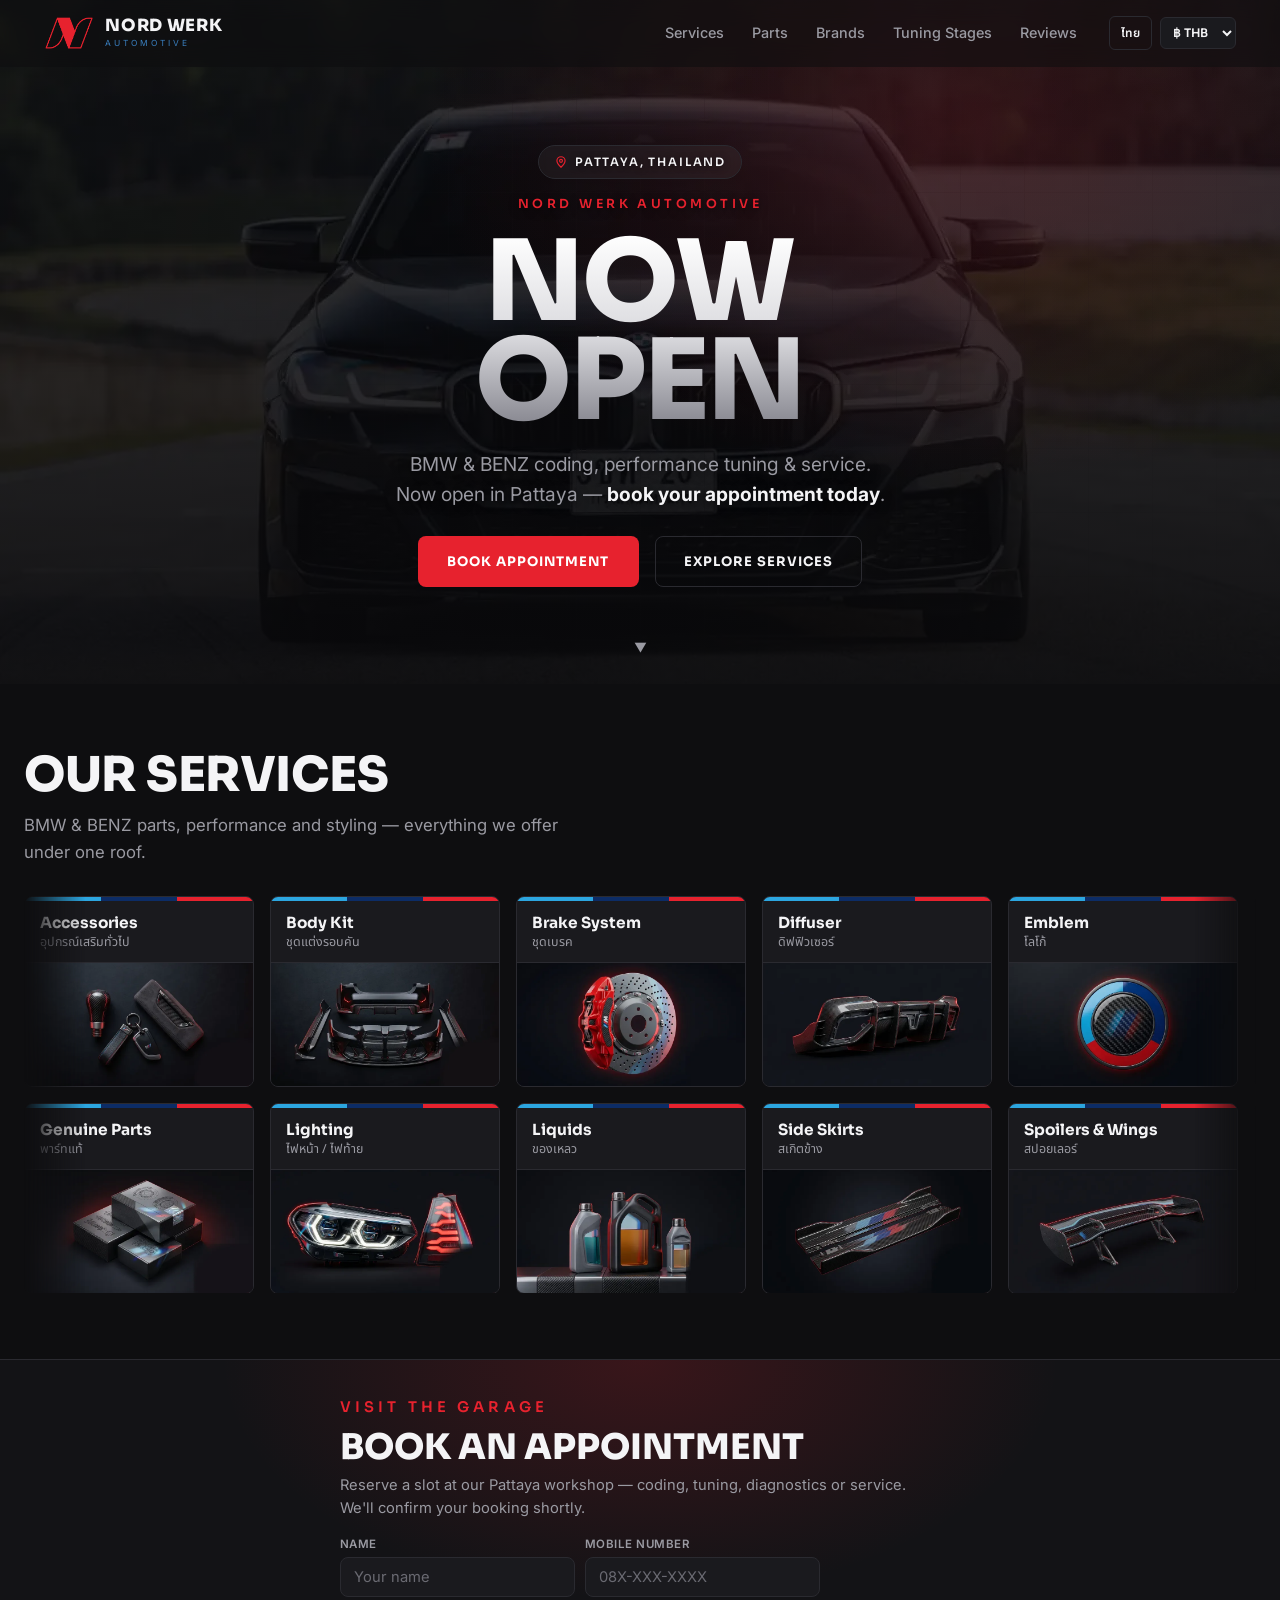
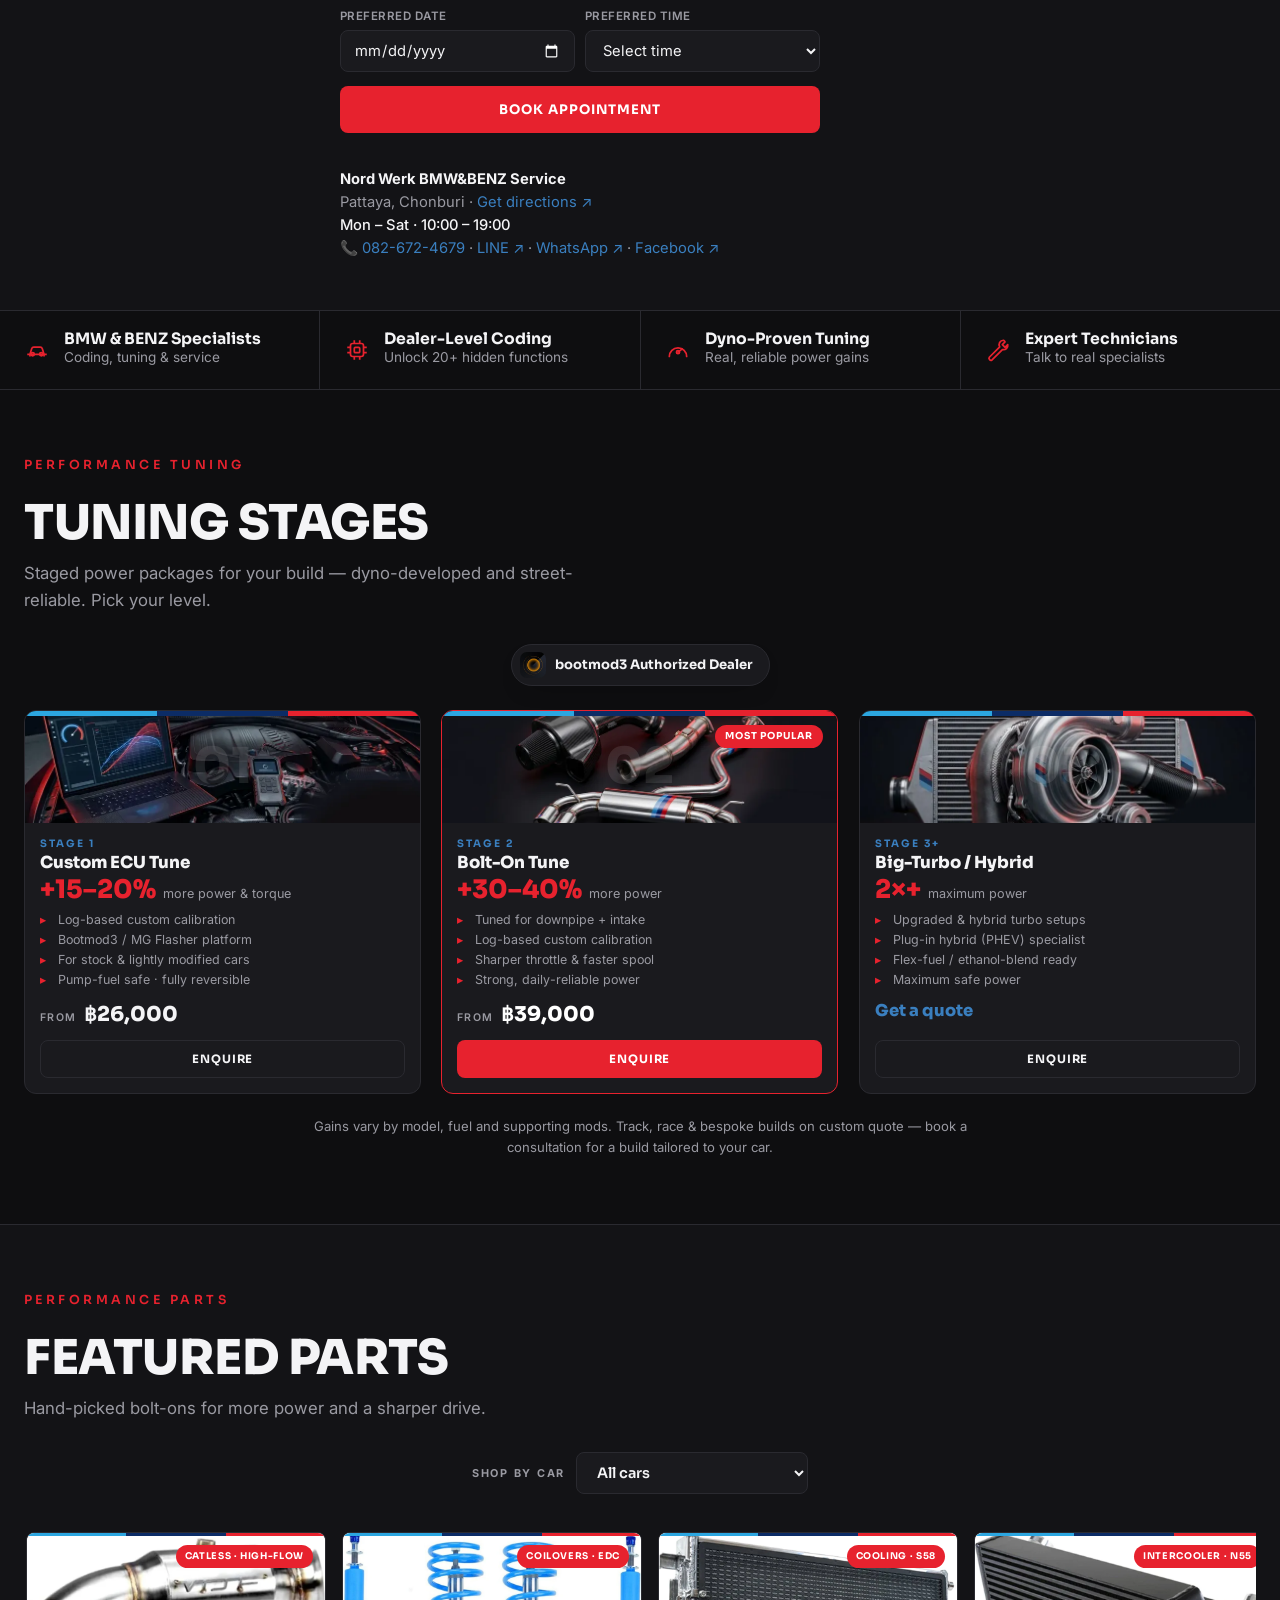
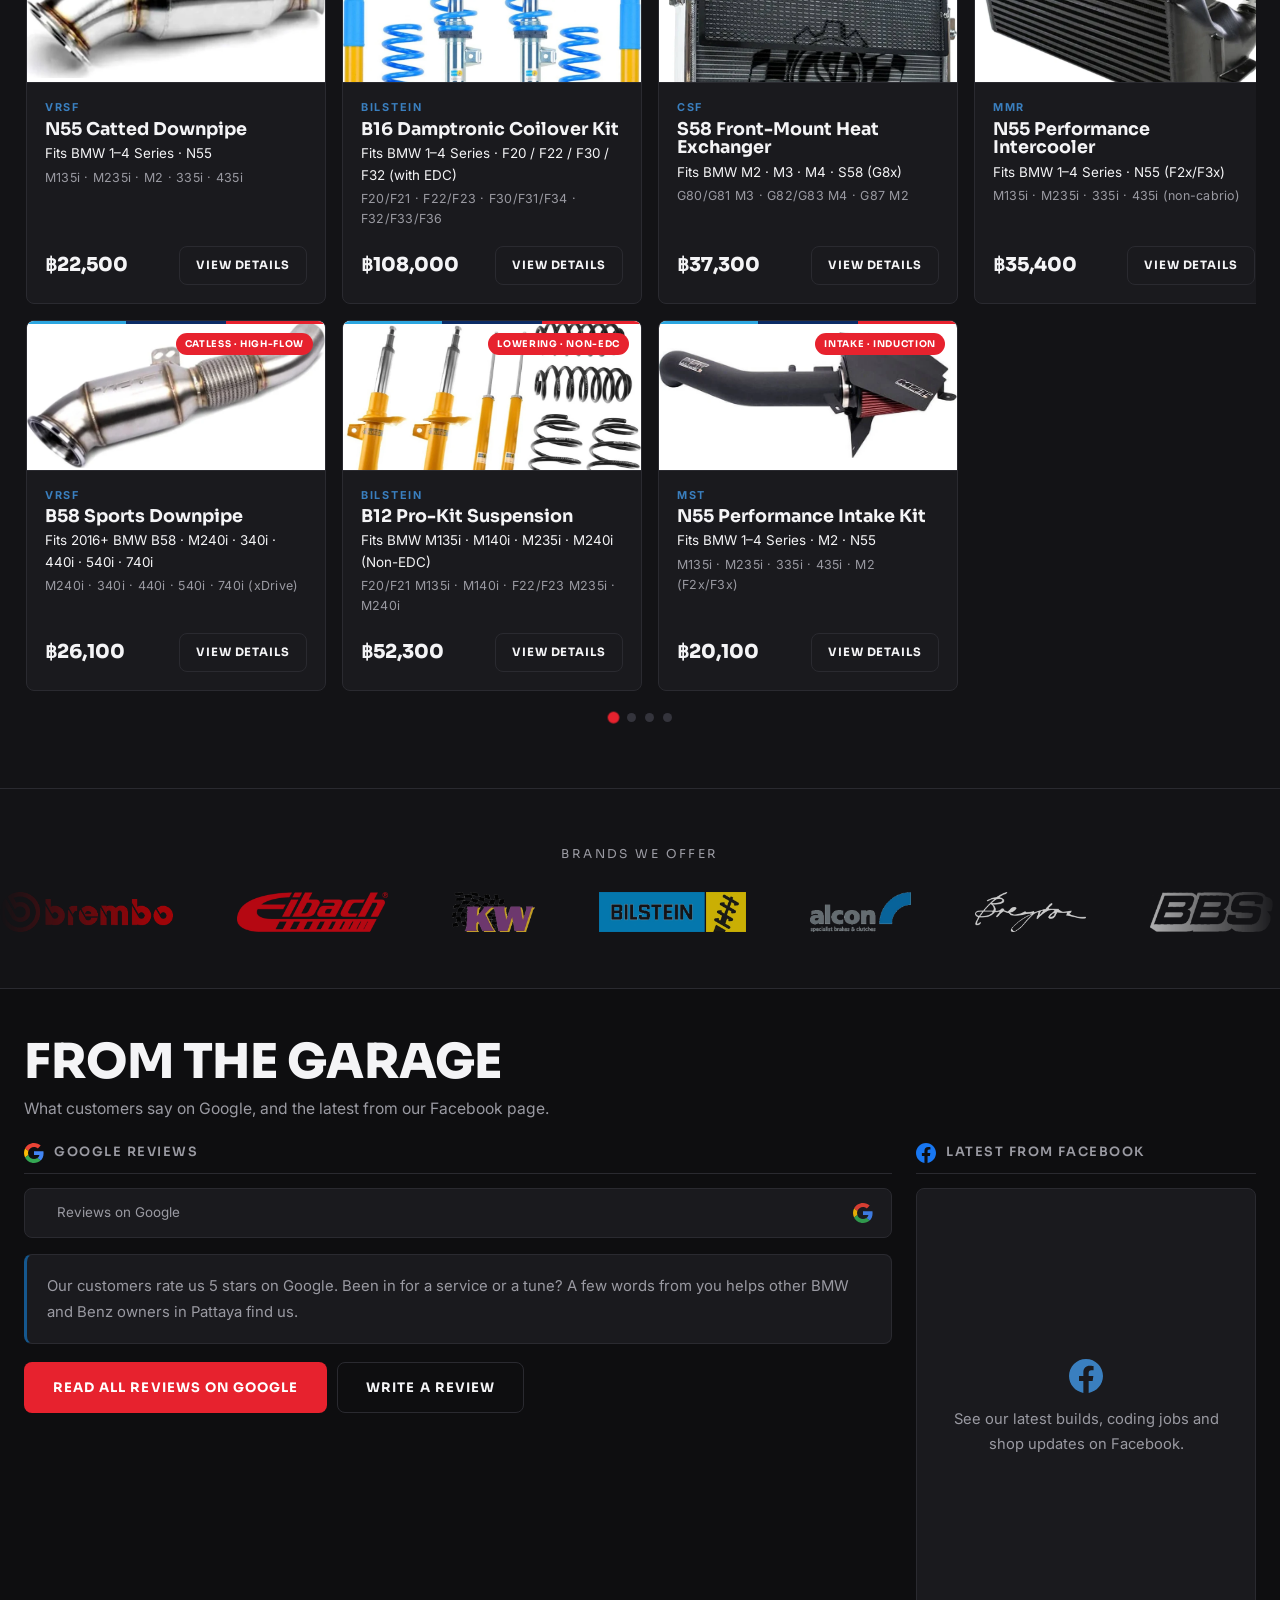
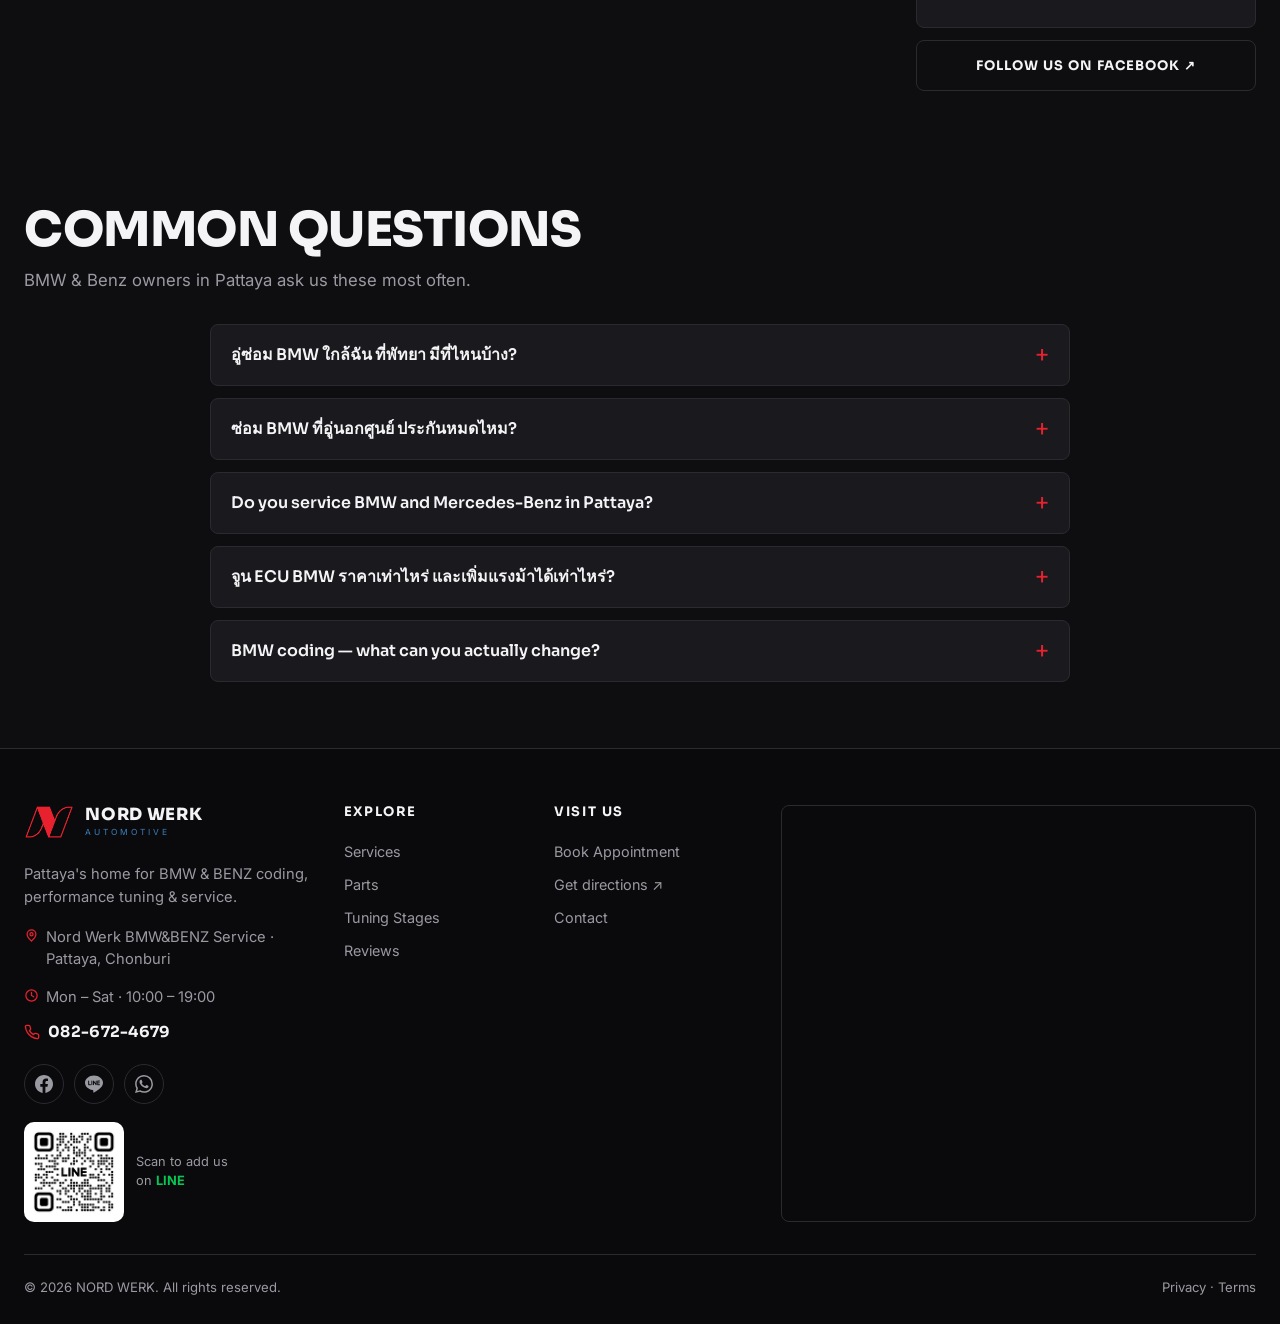
==== index.html @ 97d3bec8 "Perf: re-encode hero video 12.5MB -> 2.3MB, restore it on mobile The hero loop was 1918x1080 at 60fp" ====
<!DOCTYPE html>
<html lang="en">
<head>
  <meta charset="UTF-8" />
  <meta name="viewport" content="width=device-width, initial-scale=1.0" />
  <meta name="google-site-verification" content="Dx9viQaFehiYFuvEYF8SRB3v85sHBSAP-dDSJZ312SQ" />

  <title>อู่ซ่อม BMW &amp; Benz พัทยา | BMW Specialist Pattaya — Nord Werk</title>
  <meta name="description" content="อู่ซ่อม BMW และ Mercedes-Benz พัทยา ชลบุรี — จูน ECU, โค้ดดิ้ง, เช็กระยะ, อะไหล่แต่งรถยุโรป โดยช่างเฉพาะทาง เปิด จ.–ส. 10:00–19:00 น. ☎ 082-672-4679 · BMW &amp; Benz specialist garage in Pattaya." />
  <meta name="robots" content="index, follow, max-snippet:-1, max-image-preview:large, max-video-preview:-1" />
  <meta name="author" content="Nord Werk Automotive" />
  <meta name="theme-color" content="#0e0e12" />
  <meta name="geo.region" content="TH-20" />
  <meta name="geo.placename" content="Pattaya, Chonburi" />
  <!-- TODO: paste the shop's exact lat/lng from Google Business Profile (right-click the
       pin in Google Maps → the first line is "lat, lng"). Wrong coords hurt local ranking,
       so these stay commented out until they are the real ones.
  <meta name="geo.position" content="LAT;LNG" />
  <meta name="ICBM" content="LAT, LNG" />
  -->
  <link rel="canonical" href="https://nordwerkauto.com/" />
  <link rel="alternate" hreflang="th-TH" href="https://nordwerkauto.com/" />
  <link rel="alternate" hreflang="en" href="https://nordwerkauto.com/" />
  <link rel="alternate" hreflang="x-default" href="https://nordwerkauto.com/" />

  <!-- Open Graph (Facebook / LINE) -->
  <meta property="og:type" content="website" />
  <meta property="og:site_name" content="Nord Werk Automotive" />
  <meta property="og:title" content="อู่ซ่อม BMW &amp; Benz พัทยา — Nord Werk Automotive" />
  <meta property="og:description" content="จูน ECU · โค้ดดิ้ง · เช็กระยะ · อะไหล่แต่งรถยุโรป โดยช่างเฉพาะทาง BMW ที่พัทยา ☎ 082-672-4679" />
  <meta property="og:url" content="https://nordwerkauto.com/" />
  <meta property="og:image" content="https://nordwerkauto.com/Asset/og-cover.jpg" />
  <meta property="og:image:width" content="1200" />
  <meta property="og:image:height" content="630" />
  <meta property="og:locale" content="th_TH" />
  <meta property="og:locale:alternate" content="en_US" />

  <!-- Twitter / X -->
  <meta name="twitter:card" content="summary_large_image" />
  <meta name="twitter:title" content="อู่ซ่อม BMW &amp; Benz พัทยา — Nord Werk" />
  <meta name="twitter:description" content="จูน ECU · โค้ดดิ้ง · เช็กระยะ · อะไหล่แต่งรถยุโรป ที่พัทยา ☎ 082-672-4679" />
  <meta name="twitter:image" content="https://nordwerkauto.com/Asset/og-cover.jpg" />

  <link rel="icon" type="image/png" href="Asset/Logo/logo-mark.png" />
  <link rel="apple-touch-icon" href="Asset/Logo/logo-mark.png" />

  <link rel="preconnect" href="https://fonts.googleapis.com" />
  <link rel="preconnect" href="https://fonts.gstatic.com" crossorigin />
  <link rel="stylesheet" href="https://fonts.googleapis.com/css2?family=Sora:wght@400;600;700;800&family=Inter:wght@300;400;500;600&family=Noto+Sans+Thai:wght@300;400;500&display=swap" media="print" onload="this.media='all'" />
  <noscript><link rel="stylesheet" href="https://fonts.googleapis.com/css2?family=Sora:wght@400;600;700;800&family=Inter:wght@300;400;500;600&family=Noto+Sans+Thai:wght@300;400;500&display=swap" /></noscript>
  <link rel="stylesheet" href="style.css?v=46" />

  <!-- Local business structured data (helps the Google local pack) -->
  <script type="application/ld+json">
  {
    "@context": "https://schema.org",
    "@type": "AutoRepair",
    "@id": "https://nordwerkauto.com/#garage",
    "name": "Nord Werk Automotive",
    "alternateName": ["Nord Werk BMW & BENZ Service", "อู่ซ่อม BMW พัทยา นอร์ดเวิร์ค"],
    "image": "https://nordwerkauto.com/Asset/og-cover.jpg",
    "logo": "https://nordwerkauto.com/Asset/Logo/logo-mark.png",
    "url": "https://nordwerkauto.com/",
    "telephone": "+66826724679",
    "description": "อู่ซ่อม BMW และ Mercedes-Benz พัทยา ชลบุรี — จูน ECU, โค้ดดิ้ง, เช็กระยะ และอะไหล่แต่งรถยุโรป. BMW & European car specialists in Pattaya — ECU tuning, dealer-level coding, performance parts and full service.",
    "priceRange": "฿฿",
    "currenciesAccepted": "THB",
    "_comment_VERIFY": "paymentAccepted is still a PLACEHOLDER — confirm the real methods. Opening hours are confirmed (Mon-Sat 10:00-19:00, closed Sunday); keep them identical to Google Business Profile.",
    "paymentAccepted": "Cash, Bank transfer, Credit Card",
    "areaServed": [
      { "@type": "City", "name": "Pattaya" },
      { "@type": "City", "name": "Jomtien" },
      { "@type": "City", "name": "Sriracha" },
      { "@type": "AdministrativeArea", "name": "Chonburi" },
      { "@type": "AdministrativeArea", "name": "Rayong" }
    ],
    "address": {
      "@type": "PostalAddress",
      "addressLocality": "Pattaya",
      "addressRegion": "Chonburi",
      "addressCountry": "TH"
    },
    "hasMap": "https://www.google.com/maps?cid=10396968605545080179",
    "openingHoursSpecification": [{
      "@type": "OpeningHoursSpecification",
      "dayOfWeek": ["Monday","Tuesday","Wednesday","Thursday","Friday","Saturday"],
      "opens": "10:00",
      "closes": "19:00"
    }],
    "knowsAbout": ["BMW", "Mercedes-Benz", "ECU tuning", "BMW coding", "European car repair", "Performance parts", "Suspension", "Downpipes", "Intercoolers"],
    "makesOffer": [
      { "@type": "Offer", "itemOffered": { "@type": "Service", "name": "BMW ECU tuning / จูน ECU BMW" } },
      { "@type": "Offer", "itemOffered": { "@type": "Service", "name": "BMW dealer-level coding / โค้ดดิ้ง BMW" } },
      { "@type": "Offer", "itemOffered": { "@type": "Service", "name": "BMW & Mercedes-Benz servicing / เช็กระยะ BMW เบนซ์" } },
      { "@type": "Offer", "itemOffered": { "@type": "Service", "name": "Diagnostics & fault finding / ตรวจเช็กสแกนปัญหา" } },
      { "@type": "Offer", "itemOffered": { "@type": "Service", "name": "European performance parts fitting / ติดตั้งอะไหล่แต่งรถยุโรป" } }
    ],
    "sameAs": [
      "https://www.facebook.com/nordwerkauto",
      "https://lin.ee/yfhXIx4",
      "https://www.google.com/maps?cid=10396968605545080179"
    ]
  }
  </script>

  <!-- FAQ structured data — targets the "near me" questions the site already ranks for -->
  <script type="application/ld+json">
  {
    "@context": "https://schema.org",
    "@type": "FAQPage",
    "mainEntity": [
      {
        "@type": "Question",
        "name": "อู่ซ่อม BMW ใกล้ฉัน ที่พัทยา มีที่ไหนบ้าง?",
        "acceptedAnswer": {
          "@type": "Answer",
          "text": "Nord Werk Automotive เป็นอู่เฉพาะทาง BMW และ Mercedes-Benz ในพัทยา จังหวัดชลบุรี ให้บริการเช็กระยะ ซ่อมเครื่องยนต์ ช่วงล่าง จูน ECU และโค้ดดิ้งด้วยเครื่องมือระดับศูนย์ เปิดจันทร์–เสาร์ 10:00 – 19:00 น. (หยุดวันอาทิตย์) นัดหมายได้ที่ 082-672-4679"
        }
      },
      {
        "@type": "Question",
        "name": "ซ่อม BMW ที่อู่นอกศูนย์ ประกันหมดไหม?",
        "acceptedAnswer": {
          "@type": "Answer",
          "text": "ไม่หมดครับ การเข้ารับบริการกับอู่เฉพาะทางที่ใช้อะไหล่ได้มาตรฐานและมีเอกสารการซ่อมครบถ้วน ไม่ทำให้การรับประกันตัวรถเสียไป Nord Werk ใช้อะไหล่แท้หรือเทียบเท่า OE พร้อมบันทึกประวัติการซ่อมทุกครั้ง"
        }
      },
      {
        "@type": "Question",
        "name": "Do you service BMW and Mercedes-Benz in Pattaya?",
        "acceptedAnswer": {
          "@type": "Answer",
          "text": "Yes. Nord Werk Automotive is an independent BMW and Mercedes-Benz specialist in Pattaya, Chonburi. We cover routine servicing, diagnostics, engine and suspension work, dealer-level coding and ECU tuning, and we fit performance parts. Call 082-672-4679 to book."
        }
      },
      {
        "@type": "Question",
        "name": "จูน ECU BMW ราคาเท่าไหร่ และเพิ่มแรงม้าได้เท่าไหร่?",
        "acceptedAnswer": {
          "@type": "Answer",
          "text": "ราคาขึ้นอยู่กับรุ่นเครื่องยนต์และสเตจที่เลือก โดยทั่วไป Stage 1 เพิ่มแรงม้าประมาณ 15-25% โดยไม่ต้องเปลี่ยนอะไหล่ ส่วน Stage 2 ต้องติดตั้งดาวน์ไปป์และอินเตอร์คูลเลอร์ร่วมด้วย ติดต่อสอบถามราคาตามรุ่นรถได้ที่ 082-672-4679"
        }
      },
      {
        "@type": "Question",
        "name": "BMW coding — what can you actually change?",
        "acceptedAnswer": {
          "@type": "Answer",
          "text": "We run dealer-level coding for BMW: retrofit activation, digital dash and display options, comfort and lighting features, folding mirrors, video-in-motion, launch control and more. Coding is done with genuine diagnostic hardware at our Pattaya workshop."
        }
      }
    ]
  }
  </script>

  <script type="application/ld+json">
  {
    "@context": "https://schema.org",
    "@type": "WebSite",
    "name": "Nord Werk Automotive",
    "url": "https://nordwerkauto.com/",
    "inLanguage": ["th-TH", "en"],
    "publisher": { "@id": "https://nordwerkauto.com/#garage" }
  }
  </script>
</head>
<body>

  <!-- ===================== NAV ===================== -->
  <header class="nav" id="nav">
    <div class="nav__inner">
      <a href="#" class="nav__logo" aria-label="Nord Werk Automotive home">
        <img class="nav__logo-img" src="Asset/Logo/logo-mark.png" alt="Nord Werk Automotive" width="50" height="34" /><span class="nav__logo-word">NORD WERK<small>AUTOMOTIVE</small></span>
      </a>

      <nav class="nav__links" id="navLinks">
        <a href="#categories" data-i18n="nav.services">Services</a>
        <a href="#parts" data-i18n="nav.parts">Parts</a>
        <a href="#brands" data-i18n="nav.brands">Brands</a>
        <a href="#tuning" data-i18n="nav.tuning">Tuning Stages</a>
        <a href="#reviews" data-i18n="nav.reviews">Reviews</a>
      </nav>

      <div class="nav__actions">
        <button class="lang-toggle" id="langToggle" aria-label="Switch language">ไทย</button>
        <select class="cur-select" id="curSelect" aria-label="Currency">
          <option value="THB">฿ THB</option>
          <option value="USD">$ USD</option>
          <option value="CNY">¥ CNY</option>
          <option value="EUR">€ EUR</option>
          <option value="RUB">₽ RUB</option>
        </select>
        <button class="nav__burger" id="navBurger" aria-label="Menu">
          <span></span><span></span><span></span>
        </button>
      </div>
    </div>
  </header>

  <!-- hero + Our Services stack together: the hero pins and Services slides up over it -->
  <div class="stack-top">
  <!-- ===================== HERO ===================== -->
  <section class="hero">
    <div class="hero__bg"></div>
    <video class="hero__video" id="heroVideo" muted playsinline preload="none" poster="Asset/video/hero-poster.webp" aria-hidden="true">
      <source src="Asset/video/hero.mp4" type="video/mp4" />
    </video>
    <div class="hero__grid-overlay" aria-hidden="true"></div>
    <div class="hero__scrim" aria-hidden="true"></div>
    <div class="hero__content hero__content--soon">
      <div class="hero__loc reveal">
        <svg viewBox="0 0 24 24" fill="none" stroke="currentColor" stroke-width="2" aria-hidden="true"><path d="M12 21s-7-6.2-7-11a7 7 0 0 1 14 0c0 4.8-7 11-7 11z"/><circle cx="12" cy="10" r="2.5"/></svg>
        <span data-i18n="hero.loc">Pattaya, Thailand</span>
      </div>
      <p class="hero__eyebrow reveal">NORD WERK AUTOMOTIVE</p>
      <!-- The H1 must describe the business for search; the big "NOW OPEN" stays as the
           visual treatment inside it. Screen readers and crawlers get the full descriptor. -->
      <h1 class="hero__coming reveal">
        <span class="sr-only">Nord Werk Automotive — อู่ซ่อม BMW และ Mercedes-Benz พัทยา ชลบุรี | BMW &amp; Benz Specialist Garage in Pattaya</span>
        <span aria-hidden="true" data-i18n-html="hero.coming">NOW<br>OPEN</span>
      </h1>
      <p class="hero__sub reveal" data-i18n-html="hero.sub">BMW &amp; BENZ coding, performance tuning &amp; service.<br>Now open in Pattaya — <strong>book your appointment today</strong>.</p>

      <div class="hero__cta reveal">
        <a href="#contact" class="btn btn--primary" data-i18n="hero.book">Book Appointment</a>
        <a href="#tuning" class="btn btn--ghost" data-i18n="hero.explore">Explore Services</a>
      </div>
    </div>
    <a href="#categories" class="hero__scroll" aria-label="Scroll down">▼</a>
  </section>

  <!-- ===================== CATEGORIES ===================== -->
  <section class="section" id="categories">
    <div class="section__head">
      <h2 class="section__title" data-i18n="services.title">OUR SERVICES</h2>
      <p class="section__lead" data-i18n="services.lead">BMW &amp; BENZ parts, performance and styling — everything we offer under one roof.</p>
    </div>

    <!-- Two auto-scrolling rows rendered from the CATEGORIES array in script.js.
         Drop a photo at Asset/categories/<slug>.webp to auto-replace any icon. -->
    <div class="services-marquee">
      <div class="services-row" id="catRow1"></div>
      <div class="services-row services-row--2" id="catRow2"></div>
    </div>
  </section>
  </div><!-- /.stack-top -->

  <!-- ===================== APPOINTMENT + MAP ===================== -->
  <section class="cta-band" id="contact">
    <div class="cta-band__wrap">
      <div class="cta-band__inner reveal">
        <p class="hero__eyebrow" data-i18n="book.eyebrow">VISIT THE GARAGE</p>
        <h2 data-i18n="book.title">BOOK AN APPOINTMENT</h2>
        <p data-i18n="book.desc">Reserve a slot at our Pattaya workshop — coding, tuning, diagnostics or service. We'll confirm your booking shortly.</p>

        <form class="book-form" id="bookForm" novalidate>
          <div class="book-form__row">
            <div class="book-field">
              <label for="bkName" data-i18n="book.name">Name</label>
              <input id="bkName" type="text" autocomplete="name" placeholder="Your name" data-i18n-ph="book.name.ph" required />
            </div>
            <div class="book-field">
              <label for="bkPhone" data-i18n="book.phone">Mobile number</label>
              <input id="bkPhone" type="tel" inputmode="tel" autocomplete="tel" placeholder="08X-XXX-XXXX" required />
            </div>
          </div>

          <div class="book-form__row">
            <div class="book-field">
              <label for="bkDate" data-i18n="book.date">Preferred date</label>
              <input id="bkDate" type="date" required />
            </div>
            <div class="book-field">
              <label for="bkTime" data-i18n="book.time">Preferred time</label>
              <select id="bkTime" required>
                <option value="" selected disabled data-i18n="book.time.opt">Select time</option>
                <option>09:00</option><option>10:00</option><option>11:00</option><option>12:00</option>
                <option>13:00</option><option>14:00</option><option>15:00</option><option>16:00</option><option>17:00</option>
              </select>
            </div>
          </div>

          <button class="btn btn--primary book-form__submit" type="submit" data-i18n="book.submit">Book Appointment</button>
          <p class="book-form__msg" id="bookMsg" role="status" aria-live="polite"></p>
        </form>

        <p class="cta-band__addr">
          <strong>Nord Werk BMW&amp;BENZ Service</strong><br />
          Pattaya, Chonburi ·
          <a href="https://www.google.com/maps?cid=10396968605545080179" target="_blank" rel="noopener" data-i18n="book.directions">Get directions ↗</a><br />
          <span class="cta-band__hours" data-i18n="hours.line">Mon – Sat · 10:00 – 19:00</span><br />
          <a href="tel:+66826724679">📞 082-672-4679</a> ·
          <a href="https://lin.ee/yfhXIx4" target="_blank" rel="noopener">LINE ↗</a> ·
          <a href="https://wa.me/66826724679" target="_blank" rel="noopener">WhatsApp ↗</a> ·
          <a href="https://www.facebook.com/nordwerkauto" target="_blank" rel="noopener">Facebook ↗</a>
        </p>
      </div>
    </div>
  </section>

  <!-- ===================== VALUE PROPS ===================== -->
  <section class="props">
    <div class="props__item reveal">
      <svg viewBox="0 0 24 24" width="26" height="26" fill="none" stroke="currentColor" stroke-width="1.6" stroke-linejoin="round"><path d="M3 16h18M5.5 16l1.6-5.2A2 2 0 0 1 9 9.4h6a2 2 0 0 1 1.9 1.4L18.5 16M5.5 16v2M18.5 16v2"/><circle cx="8" cy="16" r="1.5"/><circle cx="16" cy="16" r="1.5"/></svg>
      <div><h4 data-i18n="props.ship.t">BMW &amp; BENZ Specialists</h4><p data-i18n="props.ship.d">Coding, tuning &amp; service</p></div>
    </div>
    <div class="props__item reveal">
      <svg viewBox="0 0 24 24" width="26" height="26" fill="none" stroke="currentColor" stroke-width="1.6"><rect x="6" y="6" width="12" height="12" rx="2"/><rect x="9.5" y="9.5" width="5" height="5" rx="1"/><path d="M9.5 3v3M14.5 3v3M9.5 18v3M14.5 18v3M3 9.5h3M18 9.5h3M3 14.5h3M18 14.5h3"/></svg>
      <div><h4 data-i18n="props.fit.t">Dealer-Level Coding</h4><p data-i18n="props.fit.d">Unlock 20+ hidden functions</p></div>
    </div>
    <div class="props__item reveal">
      <svg viewBox="0 0 24 24" width="26" height="26" fill="none" stroke="currentColor" stroke-width="1.6" stroke-linecap="round"><path d="M4 18a8 8 0 1 1 16 0"/><path d="M12 14l4-3"/><circle cx="12" cy="14" r="1.4"/></svg>
      <div><h4 data-i18n="props.support.t">Dyno-Proven Tuning</h4><p data-i18n="props.support.d">Real, reliable power gains</p></div>
    </div>
    <div class="props__item reveal">
      <svg viewBox="0 0 24 24" width="26" height="26" fill="none" stroke="currentColor" stroke-width="1.6" stroke-linecap="round" stroke-linejoin="round"><path d="M17 3a4 4 0 0 0-3.4 6.1L4 18.7a1.8 1.8 0 0 0 2.5 2.5l9.6-9.6A4 4 0 0 0 21 7l-2.5 2.5L16 7l2.5-2.5A4 4 0 0 0 17 3z"/></svg>
      <div><h4 data-i18n="props.secure.t">Expert Technicians</h4><p data-i18n="props.secure.d">Talk to real specialists</p></div>
    </div>
  </section>

  <!-- ===================== TUNING STAGES ===================== -->
  <section class="section" id="tuning">
    <div class="section__head reveal">
      <p class="hero__eyebrow" data-i18n="tuning.eyebrow">PERFORMANCE TUNING</p>
      <h2 class="section__title" data-i18n="tuning.title">TUNING STAGES</h2>
      <p class="section__lead" data-i18n="tuning.lead">Staged power packages for your build — dyno-developed and street-reliable. Pick your level.</p>
    </div>

    <!-- bootmod3 authorized dealer badge -->
    <div class="authorized reveal">
      <img class="authorized__icon" src="Asset/partners/bootmod3.webp" alt="bootmod3" loading="lazy" />
      <span class="authorized__text" data-i18n="tuning.authorized">bootmod3 Authorized Dealer</span>
    </div>

    <div class="stages-slider">
      <button class="stages-nav stages-nav--prev" id="stagesPrev" aria-label="Previous stage">‹</button>
      <div class="stages-track" id="stagesTrack">
        <!-- Stage cards render from the STAGES array in script.js.
             Drop Asset/tuning/stage1.webp · stage2.webp · stage3.webp to set the M-style images. -->
      </div>
      <button class="stages-nav stages-nav--next" id="stagesNext" aria-label="Next stage">›</button>
    </div>
    <div class="stages-dots" id="stagesDots"></div>

    <p class="stages__note reveal" data-i18n="tuning.note">Gains vary by model, fuel and supporting mods. Track, race &amp; bespoke builds on custom quote — book a consultation for a build tailored to your car.</p>
  </section>

  <!-- ===================== PARTS & UPGRADES ===================== -->
  <section class="section section--alt" id="parts">
    <div class="section__head reveal">
      <p class="hero__eyebrow" data-i18n="parts.eyebrow">PERFORMANCE PARTS</p>
      <h2 class="section__title" data-i18n="parts.title">FEATURED PARTS</h2>
      <p class="section__lead" data-i18n="parts.lead">Hand-picked bolt-ons for more power and a sharper drive.</p>
    </div>

    <!-- Shop by Car: dropdown filter (renders from CARS in script.js) -->
    <div class="parts-filter" id="partsFilter"></div>

    <!-- manual swipe slider (like Tuning Stages) — renders from products.js -->
    <div class="parts-slider">
      <div class="parts-track" id="partsTrack"></div>
    </div>
    <div class="parts-dots" id="partsDots"></div>
    <p class="parts-empty" id="partsEmpty" data-i18n="parts.empty" hidden>No parts listed for this model yet — get in touch.</p>
  </section>

  <!-- ===================== SERVICE & MAINTENANCE GALLERY =====================
       Tiles are built by initServiceGallery() from data/service-gallery.json,
       which tools/build-gallery.ps1 regenerates from Asset/service/. A browser
       cannot list a folder, so that manifest is the bridge between the shop's
       photo folder and this grid.

       Starts hidden and only reveals itself once there is at least one photo,
       so an empty folder leaves no empty section behind. -->
  <section class="section service-gal" id="service" hidden>
    <div class="section__head reveal">
      <h2 class="section__title" data-i18n="service.title">SERVICE &amp; MAINTENANCE</h2>
      <p class="section__lead" data-i18n="service.lead">Real jobs from our Pattaya workshop — servicing, diagnostics, repairs and coding.</p>
    </div>

    <div class="sgal" id="serviceGallery"></div>

    <div class="sgal__actions">
      <button type="button" class="btn btn--ghost" id="sgalMore" hidden data-i18n="service.more">Show all photos</button>
    </div>
  </section>

  <!-- Lightbox, shared by the gallery. Inert until a tile is opened. -->
  <div class="lb" id="lightbox" hidden role="dialog" aria-modal="true" aria-label="Photo viewer">
    <button type="button" class="lb__close" id="lbClose" aria-label="Close">&times;</button>
    <button type="button" class="lb__nav lb__nav--prev" id="lbPrev" aria-label="Previous photo">&#8249;</button>
    <figure class="lb__figure">
      <img class="lb__img" id="lbImg" alt="" />
      <figcaption class="lb__cap" id="lbCap"></figcaption>
    </figure>
    <button type="button" class="lb__nav lb__nav--next" id="lbNext" aria-label="Next photo">&#8250;</button>
    <span class="lb__count" id="lbCount"></span>
  </div>

  <!-- ===================== BRANDS MARQUEE ===================== -->
  <section class="brands" id="brands">
    <p class="brands__label reveal" data-i18n="brands.label">BRANDS WE OFFER</p>
    <div class="brands__track">
      <div class="brands__row">
        <img class="brand-logo" src="Asset/partners/brembo.webp" alt="Brembo" loading="lazy" />
        <img class="brand-logo" src="Asset/partners/eibach.webp" alt="Eibach" loading="lazy" />
        <img class="brand-logo" src="Asset/partners/kw.webp" alt="KW Suspensions" loading="lazy" />
        <img class="brand-logo" src="Asset/partners/bilstein.webp" alt="Bilstein" loading="lazy" />
        <img class="brand-logo" src="Asset/partners/alcon.webp" alt="Alcon" loading="lazy" />
        <img class="brand-logo" src="Asset/partners/breyton.webp" alt="Breyton" loading="lazy" />
        <img class="brand-logo" src="Asset/partners/bbs.webp" alt="BBS" loading="lazy" />
        <img class="brand-logo" src="Asset/partners/brembo.webp" alt="Brembo" loading="lazy" />
        <img class="brand-logo" src="Asset/partners/eibach.webp" alt="Eibach" loading="lazy" />
        <img class="brand-logo" src="Asset/partners/kw.webp" alt="KW Suspensions" loading="lazy" />
        <img class="brand-logo" src="Asset/partners/bilstein.webp" alt="Bilstein" loading="lazy" />
        <img class="brand-logo" src="Asset/partners/alcon.webp" alt="Alcon" loading="lazy" />
        <img class="brand-logo" src="Asset/partners/breyton.webp" alt="Breyton" loading="lazy" />
        <img class="brand-logo" src="Asset/partners/bbs.webp" alt="BBS" loading="lazy" />
      </div>
    </div>
  </section>

  <!-- ===================== REVIEWS ===================== -->
  <section class="section" id="reviews">
    <div class="section__head reveal">
      <h2 class="section__title" data-i18n="reviews.title">FROM THE GARAGE</h2>
      <p class="section__lead" data-i18n="reviews.lead">What customers say on Google, and the latest from our Facebook page.</p>
    </div>

    <!-- Two social-proof columns: Google reviews (primary) and the Facebook feed
         (compact aside). They stack on narrow screens. -->
    <div class="social-grid">

      <div class="social-col social-col--google reveal">
        <div class="social-col__head">
          <svg viewBox="0 0 48 48" aria-hidden="true"><path fill="#EA4335" d="M24 9.5c3.54 0 6.71 1.22 9.21 3.6l6.85-6.85C35.9 2.38 30.47 0 24 0 14.62 0 6.51 5.38 2.56 13.22l7.98 6.19C12.43 13.72 17.74 9.5 24 9.5z"/><path fill="#4285F4" d="M46.98 24.55c0-1.57-.15-3.09-.38-4.55H24v9.02h12.94c-.58 2.96-2.26 5.48-4.78 7.18l7.73 6c4.51-4.18 7.09-10.36 7.09-17.65z"/><path fill="#FBBC05" d="M10.53 28.59c-.48-1.45-.76-2.99-.76-4.59s.27-3.14.76-4.59l-7.98-6.19C.92 16.46 0 20.12 0 24c0 3.88.92 7.54 2.56 10.78l7.97-6.19z"/><path fill="#34A853" d="M24 48c6.48 0 11.93-2.13 15.89-5.81l-7.73-6c-2.15 1.45-4.92 2.3-8.16 2.3-6.26 0-11.57-4.22-13.47-9.91l-7.98 6.19C6.51 42.62 14.62 48 24 48z"/></svg>
          <h3 data-i18n="social.ghead">Google reviews</h3>
        </div>

        <!-- Rating summary. Score, stars and count are filled from the live
             Featurable/Google figures by applyRatingBadge(). -->
        <a class="rsum" id="gReviewsBadge" href="#" target="_blank" rel="noopener" aria-label="Read Nord Werk Automotive reviews on Google">
          <span class="rsum__score">
            <span class="rsum__num" id="gRatingNum">—</span>
            <span class="rsum__stars" id="gRatingStars" aria-hidden="true">★★★★★</span>
          </span>
          <span class="rsum__count" id="gRatingCount" data-i18n="reviews.count">Reviews on Google</span>
          <span class="rsum__g" aria-hidden="true">
            <svg viewBox="0 0 48 48" width="20" height="20"><path fill="#EA4335" d="M24 9.5c3.54 0 6.71 1.22 9.21 3.6l6.85-6.85C35.9 2.38 30.47 0 24 0 14.62 0 6.51 5.38 2.56 13.22l7.98 6.19C12.43 13.72 17.74 9.5 24 9.5z"/><path fill="#4285F4" d="M46.98 24.55c0-1.57-.15-3.09-.38-4.55H24v9.02h12.94c-.58 2.96-2.26 5.48-4.78 7.18l7.73 6c4.51-4.18 7.09-10.36 7.09-17.65z"/><path fill="#FBBC05" d="M10.53 28.59c-.48-1.45-.76-2.99-.76-4.59s.27-3.14.76-4.59l-7.98-6.19C.92 16.46 0 20.12 0 24c0 3.88.92 7.54 2.56 10.78l7.97-6.19z"/><path fill="#34A853" d="M24 48c6.48 0 11.93-2.13 15.89-5.81l-7.73-6c-2.15 1.45-4.92 2.3-8.16 2.3-6.26 0-11.57-4.22-13.47-9.91l-7.98 6.19C6.51 42.62 14.62 48 24 48z"/></svg>
          </span>
        </a>

    <!-- Live Google reviews render here once FEATURABLE.widgetId is set in script.js -->
    <div id="liveReviews" class="live-reviews"></div>

    <!-- Shown when Google has ratings but no written reviews yet. The three
         invented testimonials that used to sit here came from the original
         template — fabricated reviews have no place on a real business. -->
    <div class="reviews-empty" id="reviewsEmpty" hidden>
      <p class="reviews-empty__msg" data-i18n="reviews.empty">
        Our customers rate us 5 stars on Google. Been in for a service or a tune? A few words from you helps other BMW and Benz owners in Pattaya find us.
      </p>
    </div>

        <div class="reviews-cta">
          <a class="btn btn--primary" id="gReviewsLink" href="#" target="_blank" rel="noopener" data-i18n="reviews.readall">Read all reviews on Google</a>
          <a class="btn btn--ghost" id="gWriteLink" href="#" target="_blank" rel="noopener" data-i18n="reviews.write">Write a review</a>
        </div>
      </div><!-- /google -->

      <!-- Facebook feed. The Page Plugin is injected by initFacebookFeed() only once
           this column scrolls into view — the SDK is ~300KB and would otherwise land
           on every page load. The frame reserves its height so nothing shifts when
           the embed appears, and if the SDK is blocked (ad blockers routinely block
           connect.facebook.net) the static card underneath is revealed instead. -->
      <aside class="social-col social-col--fb reveal" id="social">
        <div class="social-col__head">
          <svg viewBox="0 0 24 24" fill="#1877F2" aria-hidden="true"><path d="M24 12.07C24 5.4 18.63 0 12 0S0 5.4 0 12.07c0 6 4.39 10.97 10.13 11.87v-8.4H7.08v-3.47h3.05V9.41c0-3.02 1.79-4.69 4.53-4.69 1.31 0 2.68.24 2.68.24v2.97h-1.51c-1.49 0-1.95.93-1.95 1.88v2.26h3.32l-.53 3.47h-2.79v8.4C19.61 23.04 24 18.07 24 12.07z"/></svg>
          <h3 data-i18n="social.fbhead">Latest from Facebook</h3>
        </div>

        <div class="fbfeed__wrap" id="fbFeed">
          <div class="fbfeed__frame" id="fbFeedFrame"></div>
          <div class="fbfeed__fallback" id="fbFeedFallback">
            <svg viewBox="0 0 24 24" fill="currentColor" aria-hidden="true"><path d="M24 12.07C24 5.4 18.63 0 12 0S0 5.4 0 12.07c0 6 4.39 10.97 10.13 11.87v-8.4H7.08v-3.47h3.05V9.41c0-3.02 1.79-4.69 4.53-4.69 1.31 0 2.68.24 2.68.24v2.97h-1.51c-1.49 0-1.95.93-1.95 1.88v2.26h3.32l-.53 3.47h-2.79v8.4C19.61 23.04 24 18.07 24 12.07z"/></svg>
            <p data-i18n="social.fallback">See our latest builds, coding jobs and shop updates on Facebook.</p>
          </div>
        </div>

        <a class="btn btn--ghost fbfeed__follow" href="https://www.facebook.com/nordwerkauto" target="_blank" rel="noopener" data-i18n="social.follow">Follow us on Facebook ↗</a>
      </aside>

    </div><!-- /social-grid -->
  </section>

  <!-- ===================== FAQ =====================
       Visible answers that mirror the FAQPage JSON-LD in the document head. Google requires the
       marked-up Q&A to be present on the page, and this is also the main block of
       Thai-language body copy the crawler can read. Keep the two in sync. -->
  <section class="section faq" id="faq">
    <div class="section__head reveal">
      <h2 class="section__title" data-i18n="faq.title">COMMON QUESTIONS</h2>
      <p class="section__lead" data-i18n="faq.lead">BMW &amp; Benz owners in Pattaya ask us these most often.</p>
    </div>

    <div class="faq__list">
      <details class="faq__item reveal">
        <summary><h3>อู่ซ่อม BMW ใกล้ฉัน ที่พัทยา มีที่ไหนบ้าง?</h3></summary>
        <p>Nord Werk Automotive เป็นอู่เฉพาะทาง BMW และ Mercedes-Benz ในพัทยา จังหวัดชลบุรี ให้บริการเช็กระยะ ซ่อมเครื่องยนต์ ช่วงล่าง จูน ECU และโค้ดดิ้งด้วยเครื่องมือระดับศูนย์ เปิดจันทร์–เสาร์ 10:00 – 19:00 น. (หยุดวันอาทิตย์) นัดหมายได้ที่ <a href="tel:+66826724679">082-672-4679</a></p>
      </details>

      <details class="faq__item reveal">
        <summary><h3>ซ่อม BMW ที่อู่นอกศูนย์ ประกันหมดไหม?</h3></summary>
        <p>ไม่หมดครับ การเข้ารับบริการกับอู่เฉพาะทางที่ใช้อะไหล่ได้มาตรฐานและมีเอกสารการซ่อมครบถ้วน ไม่ทำให้การรับประกันตัวรถเสียไป Nord Werk ใช้อะไหล่แท้หรือเทียบเท่า OE พร้อมบันทึกประวัติการซ่อมทุกครั้ง</p>
      </details>

      <details class="faq__item reveal">
        <summary><h3>Do you service BMW and Mercedes-Benz in Pattaya?</h3></summary>
        <p>Yes. Nord Werk Automotive is an independent BMW and Mercedes-Benz specialist in Pattaya, Chonburi. We cover routine servicing, diagnostics, engine and suspension work, dealer-level coding and ECU tuning, and we fit performance parts. Call <a href="tel:+66826724679">082-672-4679</a> to book.</p>
      </details>

      <details class="faq__item reveal">
        <summary><h3>จูน ECU BMW ราคาเท่าไหร่ และเพิ่มแรงม้าได้เท่าไหร่?</h3></summary>
        <p>ราคาขึ้นอยู่กับรุ่นเครื่องยนต์และสเตจที่เลือก โดยทั่วไป Stage 1 เพิ่มแรงม้าประมาณ 15-25% โดยไม่ต้องเปลี่ยนอะไหล่ ส่วน Stage 2 ต้องติดตั้งดาวน์ไปป์และอินเตอร์คูลเลอร์ร่วมด้วย ติดต่อสอบถามราคาตามรุ่นรถได้ที่ <a href="tel:+66826724679">082-672-4679</a></p>
      </details>

      <details class="faq__item reveal">
        <summary><h3>BMW coding — what can you actually change?</h3></summary>
        <p>We run dealer-level coding for BMW: retrofit activation, digital dash and display options, comfort and lighting features, folding mirrors, video-in-motion, launch control and more. Coding is done with genuine diagnostic hardware at our Pattaya workshop.</p>
      </details>
    </div>
  </section>

  <!-- ===================== FOOTER ===================== -->
  <footer class="footer" id="findus">
    <div class="footer__main">
      <div class="footer__cols">
        <div class="footer__brand">
          <a href="#" class="nav__logo"><img class="nav__logo-img" src="Asset/Logo/logo-mark.png" alt="Nord Werk Automotive" width="50" height="34" /><span class="nav__logo-word">NORD WERK<small>AUTOMOTIVE</small></span></a>
          <p data-i18n="footer.brand">Pattaya's home for BMW &amp; BENZ coding, performance tuning &amp; service.</p>
          <p class="footer__addr">
            <svg viewBox="0 0 24 24" fill="none" stroke="currentColor" stroke-width="2" aria-hidden="true"><path d="M12 21s-7-6.2-7-11a7 7 0 0 1 14 0c0 4.8-7 11-7 11z"/><circle cx="12" cy="10" r="2.5"/></svg>
            <span>Nord Werk BMW&amp;BENZ Service · Pattaya, Chonburi</span>
          </p>
          <p class="footer__addr footer__hours">
            <svg viewBox="0 0 24 24" fill="none" stroke="currentColor" stroke-width="2" stroke-linecap="round" aria-hidden="true"><circle cx="12" cy="12" r="9"/><path d="M12 7v5l3.5 2"/></svg>
            <span data-i18n="hours.line">Mon – Sat · 10:00 – 19:00</span>
          </p>
          <a class="footer__phone" href="tel:+66826724679" aria-label="Call Nord Werk">
            <svg viewBox="0 0 24 24" fill="none" stroke="currentColor" stroke-width="2" stroke-linecap="round" stroke-linejoin="round" aria-hidden="true"><path d="M22 16.92v3a2 2 0 0 1-2.18 2 19.79 19.79 0 0 1-8.63-3.07 19.5 19.5 0 0 1-6-6 19.79 19.79 0 0 1-3.07-8.67A2 2 0 0 1 4.11 2h3a2 2 0 0 1 2 1.72c.13.96.36 1.9.7 2.81a2 2 0 0 1-.45 2.11L8.09 9.91a16 16 0 0 0 6 6l1.27-1.27a2 2 0 0 1 2.11-.45c.91.34 1.85.57 2.81.7A2 2 0 0 1 22 16.92z"/></svg>
            <span>082-672-4679</span>
          </a>
          <div class="footer__social">
            <a class="is-fb" href="https://www.facebook.com/nordwerkauto" target="_blank" rel="noopener" aria-label="Nord Werk on Facebook">
              <svg viewBox="0 0 24 24" fill="currentColor" aria-hidden="true"><path d="M24 12.07C24 5.4 18.63 0 12 0S0 5.4 0 12.07c0 6 4.39 10.97 10.13 11.87v-8.4H7.08v-3.47h3.05V9.41c0-3.02 1.79-4.69 4.53-4.69 1.31 0 2.68.24 2.68.24v2.97h-1.51c-1.49 0-1.95.93-1.95 1.88v2.26h3.32l-.53 3.47h-2.79v8.4C19.61 23.04 24 18.07 24 12.07z"/></svg>
            </a>
            <a class="is-line" href="https://lin.ee/yfhXIx4" target="_blank" rel="noopener" aria-label="Add Nord Werk on LINE">
              <svg viewBox="0 0 24 24" fill="currentColor" aria-hidden="true"><path d="M19.365 9.863c.349 0 .63.285.63.631 0 .345-.281.63-.63.63H17.61v1.125h1.755c.349 0 .63.283.63.63 0 .344-.281.629-.63.629h-2.386c-.345 0-.627-.285-.627-.629V8.108c0-.345.282-.63.63-.63h2.386c.346 0 .627.285.627.63 0 .349-.281.63-.63.63H17.61v1.125h1.755zm-3.855 3.016c0 .27-.174.51-.432.596a.633.633 0 0 1-.199.032.626.626 0 0 1-.51-.257l-2.443-3.318v2.946c0 .346-.282.63-.631.63-.345 0-.627-.284-.627-.63V8.108c0-.27.173-.51.43-.595a.62.62 0 0 1 .195-.033c.197 0 .378.094.495.254l2.462 3.33V8.108c0-.345.282-.63.63-.63.345 0 .63.285.63.63v4.771zm-5.741 0c0 .346-.282.63-.631.63-.345 0-.627-.284-.627-.63V8.108c0-.345.282-.63.63-.63.346 0 .628.285.628.63v4.771zm-2.466.63H4.917c-.345 0-.63-.285-.63-.63V8.108c0-.345.285-.63.63-.63.348 0 .63.285.63.63v4.141h1.756c.348 0 .63.283.63.63 0 .344-.282.629-.63.629M24 10.314C24 4.943 18.615.572 12 .572S0 4.943 0 10.314c0 4.811 4.27 8.842 10.035 9.608.391.082.923.258 1.058.59.12.301.079.766.038 1.08l-.164 1.02c-.045.301-.24 1.186 1.049.645 1.291-.539 6.916-4.078 9.436-6.975C23.176 14.393 24 12.458 24 10.314"/></svg>
            </a>
            <a class="is-wa" href="https://wa.me/66826724679" target="_blank" rel="noopener" aria-label="Nord Werk on WhatsApp">
              <svg viewBox="0 0 24 24" fill="currentColor" aria-hidden="true"><path d="M17.472 14.382c-.297-.149-1.758-.867-2.03-.967-.273-.099-.471-.148-.67.15-.197.297-.767.966-.94 1.164-.173.199-.347.223-.644.075-.297-.15-1.255-.463-2.39-1.475-.883-.788-1.48-1.761-1.653-2.059-.173-.297-.018-.458.13-.606.134-.133.298-.347.446-.52.149-.174.198-.298.298-.497.099-.198.05-.371-.025-.52-.075-.149-.669-1.612-.916-2.207-.242-.579-.487-.5-.669-.51l-.57-.01c-.198 0-.52.074-.792.372-.272.297-1.04 1.016-1.04 2.479 0 1.462 1.065 2.875 1.213 3.074.149.198 2.096 3.2 5.077 4.487.709.306 1.262.489 1.694.625.712.227 1.36.195 1.871.118.571-.085 1.758-.719 2.006-1.413.248-.694.248-1.289.173-1.413-.074-.124-.272-.198-.57-.347m-5.421 7.403h-.004a9.87 9.87 0 0 1-5.031-1.378l-.361-.214-3.741.982.998-3.648-.235-.374a9.86 9.86 0 0 1-1.51-5.26c.001-5.45 4.436-9.884 9.888-9.884 2.64 0 5.122 1.03 6.988 2.898a9.825 9.825 0 0 1 2.893 6.994c-.003 5.45-4.437 9.884-9.885 9.884m8.413-18.297A11.815 11.815 0 0 0 12.05 0C5.495 0 .16 5.335.157 11.892c0 2.096.547 4.142 1.588 5.945L.057 24l6.305-1.654a11.882 11.882 0 0 0 5.683 1.448h.005c6.554 0 11.89-5.335 11.893-11.893a11.821 11.821 0 0 0-3.48-8.413Z"/></svg>
            </a>
          </div>
          <div class="footer__qr">
            <span class="footer__qr-box"><img src="Asset/line-qr.webp" alt="Scan to add Nord Werk on LINE" width="92" height="92" loading="lazy" /></span>
            <span class="footer__qr-cap">Scan to add us on <strong>LINE</strong></span>
          </div>
        </div>
        <div class="footer__col">
          <h5 data-i18n="footer.explore">Explore</h5>
          <a href="#categories" data-i18n="nav.services">Services</a>
          <a href="#parts" data-i18n="nav.parts">Parts</a>
          <a href="#tuning" data-i18n="nav.tuning">Tuning Stages</a>
          <a href="#reviews" data-i18n="nav.reviews">Reviews</a>
        </div>
        <div class="footer__col">
          <h5 data-i18n="footer.visit">Visit Us</h5>
          <a href="#contact" data-i18n="hero.book">Book Appointment</a>
          <a href="https://www.google.com/maps?cid=10396968605545080179" target="_blank" rel="noopener" data-i18n="book.directions">Get directions ↗</a>
          <a href="#contact" data-i18n="footer.contact">Contact</a>
        </div>
      </div>
      <div class="footer__map">
        <iframe
          title="Nord Werk BMW&amp;BENZ Service Pattaya — location map"
          src="https://www.google.com/maps?q=Nord%20Werk%20BMW%26BENZ%20Service%20Pattaya&output=embed"
          loading="lazy" referrerpolicy="no-referrer-when-downgrade" allowfullscreen></iframe>
      </div>
    </div>
    <div class="footer__bar">
      <span>© 2026 NORD WERK. All rights reserved.</span>
      <span class="footer__legal"><a href="#">Privacy</a> · <a href="#">Terms</a></span>
    </div>
  </footer>

  <script defer src="products.js?v=46"></script>
  <script defer src="script.js?v=46"></script>
</body>
</html>
---- style.css ----
/* =========================================================
   NORD WERK AUTOMOTIVE — dark performance theme
   Brand colors sampled from the logo:
     red  #E7222E  (the N mark) — primary accent
     blue #15578E  (AUTOMOTIVE) — steel-blue secondary
   Recolor the whole site by changing --accent below.
   ========================================================= */
:root {
  --bg:        #0E0E10;
  --bg-2:      #131316;
  --surface:   #1A1A1E;
  --surface-2: #202026;
  --border:    #2A2A30;
  --text:      #F4F4F6;
  --muted:     #9A9AA2;
  --accent:    #E7222E;   /* brand red */
  --accent-2:  #ff3b46;   /* red hover */
  --steel:     #15578E;   /* brand steel-blue */
  --steel-2:   #3a7fbf;   /* lighter steel-blue for text on dark */
  --m-light:   #2CA6E0;   /* BMW M light blue  */
  --m-dark:    #0C2C66;   /* BMW M dark blue   */
  --m-red:     #E7222E;   /* BMW M red (=accent) */
  --radius:    8px;
  --maxw:      1240px;
  --ease:      cubic-bezier(.22,.61,.36,1);
}

* { box-sizing: border-box; margin: 0; padding: 0; }
html { scroll-behavior: smooth; }
body {
  background: var(--bg);
  color: var(--text);
  font-family: "Inter", "Noto Sans Thai", system-ui, sans-serif;
  line-height: 1.6;
  -webkit-font-smoothing: antialiased;
  overflow-x: clip;            /* clip (not hidden) so position:sticky still works */
}
a { color: inherit; text-decoration: none; }
img { max-width: 100%; display: block; }
h1,h2,h3,h4,h5 { font-family: "Sora", "Noto Sans Thai", "Inter", sans-serif; line-height: 1.05; }
.accent { color: var(--accent); }
::selection { background: var(--accent); color: #fff; }

/* ---------- Buttons ---------- */
.btn {
  display: inline-flex; align-items: center; justify-content: center;
  padding: 14px 28px; font-family: "Sora", sans-serif; font-weight: 700;
  font-size: .82rem; letter-spacing: .08em; text-transform: uppercase;
  border-radius: var(--radius); cursor: pointer; border: 1px solid transparent;
  transition: transform .25s var(--ease), background .25s var(--ease), box-shadow .25s var(--ease), color .25s var(--ease);
}
.btn--primary { background: var(--accent); color: #fff; box-shadow: 0 0 0 rgba(231,34,46,0); }
.btn--primary:hover { background: var(--accent-2); transform: translateY(-2px); box-shadow: 0 10px 30px -8px var(--accent); }
.btn--ghost { background: transparent; color: var(--text); border-color: var(--border); }
.btn--ghost:hover { border-color: var(--accent); color: #fff; transform: translateY(-2px); }

/* ---------- NAV ---------- */
.nav {
  position: fixed; top: 0; left: 0; right: 0; z-index: 100;
  background: rgba(14,14,16,.55); backdrop-filter: blur(12px);
  border-bottom: 1px solid transparent; transition: background .3s, border-color .3s;
}
.nav.scrolled { background: rgba(14,14,16,.9); border-bottom-color: var(--border); }
.nav__inner {
  max-width: var(--maxw); margin: 0 auto; padding: 16px 24px;
  display: flex; align-items: center; gap: 32px;
}
.nav__logo {
  font-family: "Sora", sans-serif; font-weight: 800; font-size: 1.05rem;
  letter-spacing: .04em; display: inline-flex; align-items: center; gap: 11px; white-space: nowrap;
}
.nav__logo-img { height: 34px; width: auto; display: block; }
.nav__logo-word { display: flex; flex-direction: column; line-height: 1; }
.nav__logo-word small {
  font-family: "Inter", sans-serif; font-weight: 400; font-size: .5em;
  letter-spacing: .36em; color: var(--steel-2); margin-top: 4px;
}
.nav__links { display: flex; gap: 28px; margin-left: auto; }
.nav__links a {
  font-size: .9rem; font-weight: 500; color: var(--muted); position: relative; padding: 4px 0;
  transition: color .2s;
}
.nav__links a::after {
  content: ""; position: absolute; left: 0; bottom: -2px; height: 2px; width: 0;
  background: var(--accent); transition: width .25s var(--ease);
}
.nav__links a:hover { color: #fff; }
.nav__links a:hover::after { width: 100%; }
.nav__actions { display: flex; align-items: center; gap: 8px; }
.icon-btn {
  background: none; border: none; color: var(--text); padding: 8px; cursor: pointer;
  border-radius: 6px; display: inline-flex; position: relative; transition: color .2s, background .2s;
}
.icon-btn:hover { color: var(--accent); background: var(--surface); }
/* language toggle + currency selector */
.lang-toggle {
  background: none; border: 1px solid var(--border); color: var(--text); cursor: pointer;
  font-family: "Sora", "Noto Sans Thai", sans-serif; font-weight: 600; font-size: .74rem; letter-spacing: .03em;
  padding: 7px 11px; border-radius: 6px; transition: border-color .2s, color .2s; white-space: nowrap;
}
.lang-toggle:hover { border-color: var(--accent); color: var(--accent); }
.cur-select {
  background: var(--surface); border: 1px solid var(--border); color: var(--text); cursor: pointer;
  font-family: "Sora", sans-serif; font-weight: 600; font-size: .74rem; padding: 7px 8px; border-radius: 6px;
  color-scheme: dark; transition: border-color .2s;
}
.cur-select:hover, .cur-select:focus { outline: none; border-color: var(--accent); }
@media (max-width: 400px) { .cur-select { display: none; } }   /* keep nav tidy on tiny phones */
.nav__burger { display: none; flex-direction: column; gap: 5px; background: none; border: none; cursor: pointer; padding: 8px; }
.nav__burger span { width: 22px; height: 2px; background: var(--text); transition: transform .3s, opacity .3s; }
.nav__burger.open span:nth-child(1) { transform: translateY(7px) rotate(45deg); }
.nav__burger.open span:nth-child(2) { opacity: 0; }
.nav__burger.open span:nth-child(3) { transform: translateY(-7px) rotate(-45deg); }

/* ---------- HERO ---------- */
.hero {
  position: relative; min-height: 76vh; display: flex; flex-direction: column;
  justify-content: center; padding: 104px 24px 56px; overflow: hidden;
}
.hero__bg {
  position: absolute; inset: 0; z-index: 0;
  background:
    radial-gradient(900px 600px at 75% 20%, rgba(231,34,46,.22), transparent 60%),
    radial-gradient(700px 500px at 10% 90%, rgba(21,87,142,.32), transparent 60%),
    linear-gradient(160deg, #161619, #0b0b0d 70%);
}
/* self-hosted looping background video (covers the hero) */
.hero__video {
  position: absolute; inset: 0; z-index: 0;
  width: 100%; height: 100%; object-fit: cover; pointer-events: none;
}
/* dark scrim so the text stays clear and pops over the video */
.hero__scrim {
  position: absolute; inset: 0; z-index: 1;
  background:
    radial-gradient(900px 600px at 75% 18%, rgba(231,34,46,.16), transparent 60%),
    linear-gradient(180deg, rgba(9,9,11,.58) 0%, rgba(9,9,11,.7) 55%, rgba(9,9,11,.9) 100%);
}
.hero__grid-overlay {
  position: absolute; inset: 0; z-index: 1; opacity: .22;
  background-image:
    linear-gradient(var(--border) 1px, transparent 1px),
    linear-gradient(90deg, var(--border) 1px, transparent 1px);
  background-size: 64px 64px;
  -webkit-mask-image: radial-gradient(circle at 60% 40%, #000 0%, transparent 75%);
          mask-image: radial-gradient(circle at 60% 40%, #000 0%, transparent 75%);
}
.hero__content { position: relative; z-index: 2; max-width: var(--maxw); margin: 0 auto; width: 100%; }
.hero__eyebrow {
  font-family: "Sora", sans-serif; font-weight: 600; letter-spacing: .28em;
  color: var(--accent); font-size: .78rem; margin-bottom: 22px;
}
.hero__title {
  font-size: clamp(2.8rem, 8vw, 6.2rem); font-weight: 800; letter-spacing: -.02em; text-transform: uppercase;
}
.hero__sub { color: var(--muted); font-size: clamp(1rem, 2vw, 1.2rem); max-width: 560px; margin: 26px 0 36px; }
.hero__cta { display: flex; gap: 16px; flex-wrap: wrap; }
.hero__stats { display: flex; gap: 48px; margin-top: 56px; flex-wrap: wrap; }
.hero__stats div { display: flex; flex-direction: column; }
.hero__stats strong { font-family: "Sora", sans-serif; font-size: 2rem; font-weight: 700; }
.hero__stats span { color: var(--muted); font-size: .82rem; letter-spacing: .05em; text-transform: uppercase; }
.hero__scroll {
  position: absolute; bottom: 26px; left: 50%; transform: translateX(-50%); z-index: 2;
  color: var(--muted); font-size: .8rem; animation: bob 1.8s var(--ease) infinite;
}
@keyframes bob { 0%,100% { transform: translate(-50%,0); } 50% { transform: translate(-50%,8px); } }

/* ---------- COMING SOON badge + countdown ---------- */
.hero__soon {
  display: inline-flex; align-items: center; gap: 10px; margin-bottom: 24px;
  padding: 9px 16px; border: 1px solid var(--border); border-radius: 999px;
  background: rgba(231,34,46,.06); position: relative; overflow: hidden;
}
.hero__soon-dot {
  width: 9px; height: 9px; border-radius: 50%; background: var(--accent); flex-shrink: 0;
  box-shadow: 0 0 0 0 rgba(231,34,46,.6); animation: soonPulse 1.8s ease-out infinite;
}
@keyframes soonPulse {
  0% { box-shadow: 0 0 0 0 rgba(231,34,46,.55); }
  70% { box-shadow: 0 0 0 10px rgba(231,34,46,0); }
  100% { box-shadow: 0 0 0 0 rgba(231,34,46,0); }
}
.hero__soon-text { font-family: "Sora", sans-serif; font-weight: 700; font-size: .76rem; letter-spacing: .22em; color: var(--text); }
.hero__soon::after {
  content: ""; position: absolute; inset: 0; transform: translateX(-130%);
  background: linear-gradient(90deg, transparent, rgba(255,255,255,.14), transparent);
  animation: soonShine 3.6s var(--ease) infinite;
}
@keyframes soonShine { 0% { transform: translateX(-130%); } 55%, 100% { transform: translateX(160%); } }

/* big "COMING SOON" splash hero */
.hero__content--soon {
  display: flex; flex-direction: column; align-items: center; text-align: center;
  max-width: 920px; justify-content: center;
}
.hero__content--soon .hero__eyebrow { margin-bottom: 12px; text-shadow: 0 2px 10px rgba(0,0,0,.7); }
.hero__content--soon .hero__sub { margin: 16px auto 0; text-shadow: 0 2px 12px rgba(0,0,0,.8); }
.hero__content--soon .hero__sub strong { color: var(--text); font-weight: 700; }
.hero__content--soon .countdown { justify-content: center; }
.hero__content--soon .hero__cta { justify-content: center; }
.hero__loc {
  display: inline-flex; align-items: center; gap: 7px; margin-bottom: 16px;
  padding: 7px 15px; border: 1px solid var(--border); border-radius: 999px;
  background: rgba(255,255,255,.05); -webkit-backdrop-filter: blur(4px); backdrop-filter: blur(4px);
  font-family: "Sora", sans-serif; font-weight: 600; font-size: .72rem; letter-spacing: .16em;
  text-transform: uppercase; color: var(--text); text-shadow: 0 1px 6px rgba(0,0,0,.6);
}
.hero__loc svg { width: 14px; height: 14px; color: var(--accent); flex-shrink: 0; }
.hero__coming {
  font-family: "Sora", sans-serif; font-weight: 800; text-transform: uppercase;
  font-size: clamp(2.8rem, 11vw, 7rem); line-height: .88; letter-spacing: -.02em; margin: 6px 0 2px;
  background: linear-gradient(180deg, #ffffff 0%, #dadade 52%, #83838c 100%);
  -webkit-background-clip: text; background-clip: text; -webkit-text-fill-color: transparent; color: transparent;
  animation: comingIn 1.1s var(--ease) both;
  filter: drop-shadow(0 6px 22px rgba(0,0,0,.6));   /* lift off the video */
}
@keyframes comingIn { 0% { opacity: 0; transform: translateY(26px) scale(.95); filter: blur(8px); } 100% { opacity: 1; transform: none; filter: blur(0); } }
@keyframes comingBreath { 0%, 100% { opacity: 1; } 50% { opacity: .55; } }
@media (prefers-reduced-motion: reduce) { .hero__coming { animation: none; } }

/* Thai needs looser line-height (tone marks) and no negative tracking */
html[lang="th"] .hero__coming { font-size: clamp(2.3rem, 9.5vw, 5.8rem); line-height: 1.1; letter-spacing: 0; }
html[lang="th"] .hero__sub { line-height: 1.75; }
html[lang="th"] .hero__loc { letter-spacing: .06em; }

.countdown { display: flex; gap: 12px; margin-top: 26px; flex-wrap: wrap; }
.hero__content--soon .hero__cta { margin-top: 26px; }
.cd {
  min-width: 76px; padding: 12px 12px 10px; text-align: center; position: relative;
  background: var(--surface); border: 1px solid var(--border); border-radius: 12px; overflow: hidden;
}
.cd::before {
  content: ""; position: absolute; left: 0; right: 0; top: 0; height: 3px;
  background: linear-gradient(90deg, var(--m-light) 0 33.33%, var(--m-dark) 33.33% 66.66%, var(--m-red) 66.66% 100%);
}
.cd strong {
  display: block; font-family: "Sora", sans-serif; font-weight: 800; font-size: 2rem; line-height: 1;
  color: #fff; font-variant-numeric: tabular-nums;
}
.cd span { display: block; margin-top: 7px; color: var(--muted); font-size: .66rem; letter-spacing: .18em; text-transform: uppercase; }
.cd strong.bump { animation: cdBump .45s var(--ease); }
@keyframes cdBump { 0% { transform: translateY(-7px); opacity: .2; } 100% { transform: none; opacity: 1; } }
@media (max-width: 420px) {
  .countdown { gap: 10px; }
  .cd { min-width: 70px; padding: 12px 10px 10px; }
  .cd strong { font-size: 1.9rem; }
}
@media (prefers-reduced-motion: reduce) {
  .hero__soon-dot, .hero__soon::after, .cd strong.bump { animation: none; }
}

/* ---------- SECTION SHELL ---------- */
.section { width: 100%; padding: 66px max(24px, calc((100% - var(--maxw)) / 2)); background: var(--bg); }
.section--alt { max-width: none; background: var(--bg-2); border-top: 1px solid var(--border); border-bottom: 1px solid var(--border); }
.section--alt > * { max-width: var(--maxw); margin-left: auto; margin-right: auto; }
.section__head { margin-bottom: 30px; }
.section__title { font-size: clamp(1.9rem, 4vw, 3rem); font-weight: 800; letter-spacing: -.01em; text-transform: uppercase; }
.section__lead { color: var(--muted); margin-top: 12px; font-size: 1.05rem; max-width: 560px; }
.section__more { text-align: center; margin-top: 48px; }

/* ---------- CATEGORY GRID ---------- */
.cat-grid { display: grid; grid-template-columns: repeat(3, 1fr); gap: 18px; }
.cat-card {
  background: var(--surface); border: 1px solid var(--border); border-radius: var(--radius);
  padding: 34px 28px; transition: transform .3s var(--ease), border-color .3s, background .3s;
  position: relative; overflow: hidden;
}
.cat-card::before {
  content: ""; position: absolute; left: 0; top: 0; height: 100%; width: 3px;
  background: var(--accent); transform: scaleY(0); transform-origin: bottom; transition: transform .3s var(--ease);
}
.cat-card:hover { transform: translateY(-4px); border-color: #38383f; background: var(--surface-2); }
.cat-card:hover::before { transform: scaleY(1); }
.cat-card__icon { color: var(--accent); margin-bottom: 20px; }
.cat-card h3 { font-size: 1.25rem; font-weight: 700; }
.cat-card__count { color: var(--muted); font-size: .85rem; }

/* ---------- SERVICES — two auto-scrolling rows ---------- */
.services-marquee {
  display: flex; flex-direction: column; gap: 16px; overflow: hidden;
  -webkit-mask-image: linear-gradient(90deg, transparent, #000 5%, #000 95%, transparent);
          mask-image: linear-gradient(90deg, transparent, #000 5%, #000 95%, transparent);
}
.services-row { display: flex; gap: 16px; width: max-content; animation: svcScroll 60s linear infinite; will-change: transform; }
.services-row--2 { animation-duration: 78s; }
.services-marquee:hover .services-row { animation-play-state: paused; }
.services-row .bmw-cat { flex: 0 0 230px; }     /* fixed-width cards in the moving track */
/* move to the RIGHT (cards are duplicated, so -50% → 0 loops seamlessly) */
@keyframes svcScroll { from { transform: translateX(-50%); } to { transform: translateX(0); } }
@media (prefers-reduced-motion: reduce) { .services-row { animation: none; } }

/* ---------- BMW-M CATEGORY GRID (autobahn-style) ---------- */
.bmw-grid { display: grid; grid-template-columns: repeat(5, 1fr); gap: 16px; }
.bmw-cat {
  background: var(--surface); border: 1px solid var(--border); border-radius: var(--radius);
  overflow: hidden; display: flex; flex-direction: column;
  transition: transform .3s var(--ease), border-color .3s, box-shadow .3s;
}
.bmw-cat:hover { transform: translateY(-4px); border-color: #3a3a42; box-shadow: 0 20px 42px -22px #000; }
.bmw-cat.is-extra { display: none; }
.bmw-grid.expanded .bmw-cat.is-extra { display: flex; }
/* the iconic BMW M tri-stripe across the top of every card */
.bmw-cat__stripe {
  height: 4px; width: 100%;
  background: linear-gradient(90deg,
    var(--m-light) 0 33.33%, var(--m-dark) 33.33% 66.66%, var(--m-red) 66.66% 100%);
}
.bmw-cat__head { padding: 13px 15px 10px; }
.bmw-cat__head h3 { font-family: "Sora", sans-serif; font-size: .96rem; font-weight: 700; line-height: 1.2; }
.bmw-cat__th {
  display: block; margin-top: 3px; color: var(--muted); font-size: .78rem;
  font-family: "Noto Sans Thai", "Inter", sans-serif; line-height: 1.3;
}
.bmw-cat__media {
  margin-top: auto; position: relative; height: 124px; display: grid; place-items: center;
  border-top: 1px solid var(--border); color: #5a5a66; overflow: hidden;
  background:
    radial-gradient(circle at 50% 38%, rgba(44,166,224,.10), transparent 62%),
    linear-gradient(145deg, #1d1d23, #121216);
}
/* faint M tri-stripe motif in the corner of the media */
.bmw-cat__media::after {
  content: ""; position: absolute; right: -14px; top: -10%; width: 46px; height: 130%;
  transform: skewX(-18deg); opacity: .16;
  background: linear-gradient(90deg,
    var(--m-light) 0 33.33%, var(--m-dark) 33.33% 66.66%, var(--m-red) 66.66% 100%);
}
.bmw-cat__icon { display: grid; place-items: center; }
.bmw-cat__icon svg { width: 50px; height: 50px; }
.bmw-cat:hover .bmw-cat__icon { color: var(--accent); }
/* real photo (drop Asset/categories/<slug>.png) sits on top of the icon */
.bmw-cat__img { position: absolute; inset: 0; width: 100%; height: 100%; object-fit: cover; z-index: 1; }

/* ---------- SHOP BY CAR ---------- */
/* two-row horizontal scroller; the edge card peeks (half) to invite scrolling */
.car-grid {
  display: grid; grid-auto-flow: column; grid-template-rows: auto auto;
  grid-auto-columns: min(340px, 76vw); gap: 18px;
  overflow-x: auto; overflow-y: hidden; scroll-snap-type: x proximity;
  padding-bottom: 14px;
  scrollbar-width: thin; scrollbar-color: var(--border) transparent;
}
.car-grid::-webkit-scrollbar { height: 6px; }
.car-grid::-webkit-scrollbar-track { background: transparent; }
.car-grid::-webkit-scrollbar-thumb { background: var(--border); border-radius: 3px; }
.car-card {
  scroll-snap-align: start;
  background: var(--surface); border: 1px solid var(--border); border-radius: var(--radius);
  overflow: hidden; display: flex; flex-direction: column;
  transition: transform .3s var(--ease), border-color .3s, box-shadow .3s;
}
.car-card:hover { transform: translateY(-6px); border-color: #3a3a42; box-shadow: 0 24px 50px -24px #000; }
.car-card__media {
  position: relative; aspect-ratio: 16 / 10; display: grid; place-items: center; overflow: hidden;
  border-bottom: 1px solid var(--border); color: #4a4a55;
  background:
    radial-gradient(120% 90% at 70% 18%, rgba(44,166,224,.16), transparent 60%),
    radial-gradient(120% 90% at 25% 95%, rgba(231,34,46,.20), transparent 60%),
    linear-gradient(145deg, #1d1d24, #121216);
}
.car-card__img { position: absolute; inset: 0; width: 100%; height: 100%; object-fit: cover; z-index: 1; transition: transform .55s var(--ease); }
.car-card:hover .car-card__img { transform: scale(1.05); }
.car-card__icon { display: grid; place-items: center; }
.car-card__icon svg { width: 84px; height: auto; }
.car-card:hover .car-card__icon { color: var(--accent); }
.car-card__stripe {
  position: absolute; left: 0; right: 0; bottom: 0; height: 3px; z-index: 2;
  background: linear-gradient(90deg, var(--m-light) 0 33.33%, var(--m-dark) 33.33% 66.66%, var(--m-red) 66.66% 100%);
}
.car-card__body { padding: 15px 18px 17px; }
.car-card__body h3 { font-family: "Sora", sans-serif; font-size: 1.05rem; font-weight: 700; }
.car-card__chassis { display: block; margin-top: 4px; color: var(--steel-2); font-size: .74rem; letter-spacing: .1em; text-transform: uppercase; font-weight: 600; }
@media (max-width: 520px) { .car-grid { grid-auto-columns: 66vw; } }   /* peek the next card */

/* ---------- PARTS & UPGRADES ---------- */
/* Shop-by-Car filter dropdown */
.parts-filter {
  display: flex; align-items: center; justify-content: center; gap: 11px;
  flex-wrap: wrap; margin: 0 auto 30px;
}
.parts-filter__label {
  color: var(--muted); font-size: .68rem; letter-spacing: .16em; text-transform: uppercase; font-weight: 700;
}
.parts-filter__select {
  cursor: pointer; font-family: "Sora", sans-serif; font-weight: 600; font-size: .9rem;
  color: var(--text); background: var(--surface); border: 1px solid var(--border); border-radius: var(--radius);
  padding: 10px 16px; min-width: 220px; color-scheme: dark;
  transition: border-color .25s, box-shadow .25s;
}
.parts-filter__select:hover { border-color: #3a3a42; }
.parts-filter__select:focus { outline: none; border-color: var(--accent); box-shadow: 0 0 0 3px rgba(231,34,46,.18); }
.parts-empty {
  max-width: 540px; margin: 8px auto 0; text-align: center; color: var(--muted);
  font-size: .92rem; padding: 26px 18px; border: 1px dashed var(--border); border-radius: var(--radius);
}
.parts-empty[hidden] { display: none; }

.parts-grid { display: grid; grid-template-columns: repeat(auto-fill, minmax(280px, 360px)); gap: 20px; justify-content: center; }
.part-card {
  background: var(--surface); border: 1px solid var(--border); border-radius: var(--radius); overflow: hidden;
  display: flex; flex-direction: column; transition: transform .3s var(--ease), border-color .3s, box-shadow .3s;
  color: inherit; text-decoration: none;
}
.part-card:hover { transform: translateY(-5px); border-color: #3a3a42; box-shadow: 0 24px 50px -24px #000; }
.part-card:hover .part-card__cta { border-color: var(--accent); color: var(--accent); }
.part-card__media {
  position: relative; aspect-ratio: 16 / 9; display: grid; place-items: center; overflow: hidden;
  border-bottom: 1px solid var(--border); background: #fff;
}
.part-card__img { width: 100%; height: 100%; object-fit: contain; z-index: 1; transition: transform .5s var(--ease); }
.part-card:hover .part-card__img { transform: scale(1.06); }
.part-card__stripe { position: absolute; left: 0; right: 0; top: 0; height: 3px; z-index: 2; background: linear-gradient(90deg, var(--m-light) 0 33.33%, var(--m-dark) 33.33% 66.66%, var(--m-red) 66.66% 100%); }
.part-card__tag { position: absolute; top: 12px; right: 12px; z-index: 3; background: var(--accent); color: #fff; font-family: "Sora", sans-serif; font-weight: 700; font-size: .58rem; letter-spacing: .07em; text-transform: uppercase; padding: 4px 9px; border-radius: 999px; }
.part-card__body { padding: 16px 18px 18px; display: flex; flex-direction: column; gap: 3px; flex: 1; }
.part-card__brand { color: var(--steel-2); font-size: .68rem; letter-spacing: .16em; text-transform: uppercase; font-weight: 700; }
.part-card__name { font-family: "Sora", sans-serif; font-size: 1.1rem; font-weight: 700; }
.part-card__fit { color: var(--text); font-size: .84rem; margin-top: 2px; }
.part-card__models { color: var(--muted); font-size: .78rem; letter-spacing: .02em; }
.part-card__foot { display: flex; align-items: center; justify-content: space-between; gap: 10px; margin-top: auto; padding-top: 14px; }
.part-card__gain { font-family: "Sora", sans-serif; font-weight: 800; font-size: 1.15rem; color: var(--accent); }
.part-card__price { font-family: "Sora", sans-serif; font-weight: 800; font-size: 1.2rem; color: var(--text); }
.part-card__cta { padding: 9px 16px; font-size: .72rem; }

/* Featured Parts — 2-row manual swipe slider with dots (no auto-move).
   Cards flow into 2 rows forming columns; swipe horizontally through columns. */
.parts-slider { position: relative; }
.parts-slider[hidden] { display: none; }
.parts-track {
  display: grid; grid-auto-flow: column; grid-template-rows: repeat(2, auto);
  grid-auto-columns: min(80vw, 300px); gap: 16px;
  overflow-x: auto; scroll-snap-type: x mandatory; scroll-behavior: smooth;
  padding: 8px 2px 16px; -webkit-overflow-scrolling: touch; scrollbar-width: none;
  width: fit-content; max-width: 100%; margin: 0 auto;   /* centered when few, scrolls when many */
}
.parts-track::-webkit-scrollbar { display: none; }
.parts-track .part-card { scroll-snap-align: center; }
.parts-track .part-card__media { aspect-ratio: auto; height: 150px; }
.parts-dots { display: flex; gap: 9px; justify-content: center; margin-top: 6px; }
.parts-dots:empty { display: none; }
.parts-dots button { width: 9px; height: 9px; border-radius: 50%; border: 0; background: #34343c; cursor: pointer; padding: 0; transition: background .25s, transform .25s; }
.parts-dots button.is-active { background: var(--accent); transform: scale(1.3); }

/* ---------- PRODUCT DETAIL PAGE (product.html) ---------- */
.pd-back { color: var(--steel-2); font-size: .82rem; font-weight: 600; letter-spacing: .02em; }
.pd-back:hover { color: var(--accent); }
.product-page { padding: 120px 24px 70px; }
.pd-wrap { max-width: 1040px; margin: 0 auto; }
.pd-crumbs { font-size: .78rem; color: var(--muted); margin-bottom: 22px; display: flex; gap: 7px; flex-wrap: wrap; }
.pd-crumbs a { color: var(--steel-2); }
.pd-crumbs a:hover { color: var(--accent); }
.pd-crumbs__current { color: var(--text); }
.pd-grid { display: grid; grid-template-columns: 1.05fr 1fr; gap: 40px; align-items: start; }
.pd-grid--missing { display: block; text-align: center; padding: 40px 0; }

.pd-media {
  position: relative; border: 1px solid var(--border); border-radius: var(--radius); overflow: hidden;
  aspect-ratio: 4 / 3; display: grid; place-items: center; background: #fff;
}
.pd-media__stripe { position: absolute; left: 0; right: 0; top: 0; height: 4px; z-index: 2; background: linear-gradient(90deg, var(--m-light) 0 33.33%, var(--m-dark) 33.33% 66.66%, var(--m-red) 66.66% 100%); }
.pd-media__img { width: 100%; height: 100%; object-fit: contain; }

.pd-brand { color: var(--steel-2); font-size: .74rem; letter-spacing: .16em; text-transform: uppercase; font-weight: 700; }
.pd-name { font-family: "Sora", sans-serif; font-weight: 800; font-size: clamp(1.5rem, 4vw, 2.3rem); line-height: 1.1; margin-top: 6px; }
.pd-price { margin-top: 10px; }
.pd-price__num { font-family: "Sora", sans-serif; font-weight: 800; font-size: 1.8rem; color: var(--text); }
.pd-fit { color: var(--text); margin-top: 12px; font-size: .95rem; }
.pd-gain { display: flex; align-items: baseline; gap: 9px; flex-wrap: wrap; margin: 18px 0; }
[hidden] { display: none !important; }   /* ensure the hidden attribute wins over display rules */
.pd-gain__label { color: var(--muted); font-size: .68rem; letter-spacing: .14em; text-transform: uppercase; font-weight: 600; }
.pd-gain__num { font-family: "Sora", sans-serif; font-weight: 800; font-size: 1.8rem; color: var(--accent); line-height: 1; }
.pd-gain__note { color: var(--muted); font-size: .8rem; }
.pd-desc { color: var(--muted); line-height: 1.7; font-size: .95rem; }
.pd-features { list-style: none; margin: 18px 0; display: flex; flex-direction: column; gap: 8px; }
.pd-features li { position: relative; padding-left: 22px; color: var(--text); font-size: .9rem; line-height: 1.4; }
.pd-features li::before { content: "▸"; position: absolute; left: 0; color: var(--accent); }
.pd-models { margin: 16px 0 4px; }
.pd-models__label { display: block; color: var(--muted); font-size: .68rem; letter-spacing: .14em; text-transform: uppercase; font-weight: 600; margin-bottom: 5px; }
.pd-models__list { color: var(--text); font-size: .9rem; }
.pd-cta { display: flex; gap: 12px; flex-wrap: wrap; margin-top: 26px; }
.pd-note { color: var(--muted); font-size: .8rem; margin-top: 16px; }
.pd-foot { display: flex; align-items: center; justify-content: space-between; gap: 14px; flex-wrap: wrap; max-width: 1040px; margin: 0 auto; padding: 22px 24px 40px; border-top: 1px solid var(--border); color: var(--muted); font-size: .8rem; }
.pd-foot a { color: var(--steel-2); }
.pd-foot a:hover { color: var(--accent); }
@media (max-width: 760px) {
  .pd-grid { grid-template-columns: 1fr; gap: 26px; }
  .product-page { padding: 100px 20px 60px; }
}

/* ---------- PRODUCT GRID ---------- */
.prod-grid { display: grid; grid-template-columns: repeat(4, 1fr); gap: 20px; }
.prod-card {
  background: var(--surface); border: 1px solid var(--border); border-radius: var(--radius);
  overflow: hidden; transition: transform .3s var(--ease), border-color .3s, box-shadow .3s;
  display: flex; flex-direction: column;
}
.prod-card:hover { transform: translateY(-6px); border-color: #3a3a42; box-shadow: 0 24px 50px -24px #000; }
.prod-card__media {
  aspect-ratio: 4 / 3; position: relative; display: grid; place-items: center;
  background:
    radial-gradient(circle at 50% 35%, rgba(231,34,46,.18), transparent 65%),
    linear-gradient(145deg, #202027, #141418);
  border-bottom: 1px solid var(--border); color: #4a4a55;
}
.prod-card__media svg { width: 46%; height: 46%; opacity: .9; }
.prod-card__badge {
  position: absolute; top: 12px; left: 12px; background: var(--accent); color: #fff;
  font-family: "Sora", sans-serif; font-weight: 700; font-size: .62rem; letter-spacing: .08em;
  text-transform: uppercase; padding: 4px 9px; border-radius: 4px;
}
.prod-card__body { padding: 18px; display: flex; flex-direction: column; gap: 6px; flex: 1; }
.prod-card__cat { color: var(--accent); font-size: .68rem; letter-spacing: .14em; text-transform: uppercase; font-weight: 600; }
.prod-card__body h3 { font-size: 1.02rem; font-weight: 600; font-family: "Inter", sans-serif; }
.prod-card__meta { display: flex; align-items: center; margin-top: auto; padding-top: 12px; }
.prod-card__price { font-family: "Sora", sans-serif; font-weight: 700; font-size: 1.15rem; }

/* ---------- VALUE PROPS ---------- */
.props {
  display: grid; grid-template-columns: repeat(4, 1fr); gap: 1px;
  background: var(--border); border-top: 1px solid var(--border); border-bottom: 1px solid var(--border);
}
.props__item { background: var(--bg); padding: 20px 24px; display: flex; gap: 14px; align-items: center; }
.props__item svg { color: var(--accent); flex-shrink: 0; }
.props__item h4 { font-family: "Sora", sans-serif; font-size: .98rem; }
.props__item p { color: var(--muted); font-size: .85rem; }

/* ---------- TUNING STAGES (horizontal slider) ---------- */
.stages-slider { position: relative; }
.stages-track {
  display: flex; gap: 16px; overflow-x: auto; scroll-snap-type: x mandatory;
  scroll-behavior: smooth; padding: 8px 2px 16px; -webkit-overflow-scrolling: touch; scrollbar-width: none;
}
.stages-track::-webkit-scrollbar { display: none; }

.stage {
  position: relative; flex: 0 0 auto; width: min(80vw, 300px); scroll-snap-align: center;
  background: var(--surface); border: 1px solid var(--border); border-radius: 12px; overflow: hidden;
  display: flex; flex-direction: column; transform-style: preserve-3d; will-change: transform;
  transition: transform .25s var(--ease), border-color .3s, box-shadow .3s;
}
.stage.is-active { border-color: #45454e; box-shadow: 0 24px 50px -28px #000; }
.stage--featured { border-color: var(--accent); }

/* media block — the M-style image (or themed placeholder) */
.stage__media {
  position: relative; height: 112px; overflow: hidden; display: grid; place-items: center;
  background:
    radial-gradient(120% 90% at 72% 18%, rgba(44,166,224,.18), transparent 60%),
    radial-gradient(120% 90% at 22% 92%, rgba(231,34,46,.24), transparent 60%),
    linear-gradient(135deg, #1d1d24, #101014);
}
.stage__img { position: absolute; inset: 0; width: 100%; height: 100%; object-fit: cover; z-index: 1; transition: transform .6s var(--ease); }
.stage:hover .stage__img { transform: scale(1.06); }
.stage__num {
  position: relative; z-index: 2; font-family: "Sora", sans-serif; font-weight: 800;
  font-size: 3.1rem; line-height: 1; color: rgba(255,255,255,.10); text-shadow: 0 2px 26px rgba(0,0,0,.5);
}
.stage__badge {
  position: absolute; top: 14px; right: 14px; z-index: 4; background: var(--accent); color: #fff;
  font-family: "Sora", sans-serif; font-weight: 700; font-size: .6rem; letter-spacing: .09em;
  text-transform: uppercase; padding: 4px 10px; border-radius: 999px;
}

/* animated BMW M tri-stripe with a sweeping shine */
.stage__stripe {
  position: absolute; left: 0; right: 0; top: 0; height: 5px; z-index: 3; overflow: hidden;
  background: linear-gradient(90deg, var(--m-light) 0 33.33%, var(--m-dark) 33.33% 66.66%, var(--m-red) 66.66% 100%);
}
.stage__stripe::after {
  content: ""; position: absolute; inset: 0; transform: translateX(-120%);
  background: linear-gradient(90deg, transparent, rgba(255,255,255,.85), transparent);
  animation: mShine 3.4s var(--ease) infinite;
}
@keyframes mShine { 0% { transform: translateX(-120%); } 55%, 100% { transform: translateX(240%); } }

/* pointer-follow spotlight */
.stage__glow {
  position: absolute; inset: 0; z-index: 2; pointer-events: none; opacity: 0; transition: opacity .3s var(--ease);
  background: radial-gradient(200px circle at var(--mx, 50%) var(--my, 50%), rgba(255,255,255,.16), transparent 60%);
}
.stage:hover .stage__glow { opacity: 1; }

/* body */
.stage__body { padding: 13px 15px 15px; display: flex; flex-direction: column; flex: 1; }
.stage__label { font-family: "Sora", sans-serif; font-weight: 700; font-size: .64rem; letter-spacing: .2em; text-transform: uppercase; color: var(--steel-2); }
.stage__name { font-size: 1.04rem; font-weight: 800; margin-top: 2px; }
.stage__gain { display: flex; align-items: baseline; gap: 7px; margin: 5px 0 8px; flex-wrap: wrap; }
.stage__gain strong { font-family: "Sora", sans-serif; font-weight: 800; font-size: 1.6rem; line-height: 1; color: var(--accent); }
.stage__gain span { color: var(--muted); font-size: .79rem; }
.stage__list { list-style: none; display: flex; flex-direction: column; gap: 4px; margin-bottom: 10px; }
.stage__list li { position: relative; padding-left: 18px; color: var(--muted); font-size: .78rem; line-height: 1.28; }
.stage__list li::before { content: "▸"; position: absolute; left: 0; color: var(--accent); }
.stage__price { display: flex; align-items: baseline; gap: 7px; margin: 0 0 9px; }
.stage__price__from { color: var(--muted); font-size: .66rem; letter-spacing: .14em; text-transform: uppercase; font-weight: 600; }
.stage__price__num { font-family: "Sora", sans-serif; font-weight: 800; font-size: 1.28rem; color: var(--text); }
.stage__price--quote .stage__price__num { font-size: 1.02rem; color: var(--steel-2); }
.stage--featured .stage__price__num { color: #fff; }
.stage__cta { margin-top: auto; width: 100%; padding: 9px 18px; font-size: .72rem; }

/* bootmod3 authorized dealer badge */
.authorized {
  display: flex; align-items: center; gap: 9px; width: fit-content; max-width: 100%;
  margin: 0 auto 18px; padding: 7px 16px 7px 8px;
  background: var(--surface); border: 1px solid var(--border); border-radius: 999px;
  box-shadow: 0 10px 26px -18px #000;
}
.authorized__icon { height: 26px; width: 26px; border-radius: 7px; flex-shrink: 0; }
.authorized__text { font-family: "Sora", sans-serif; font-weight: 700; font-size: .82rem; color: var(--text); }

/* tuning partner + platforms — one compact credibility bar */

/* arrows hidden — swipe on mobile, full 3-up grid on desktop */
.stages-nav { display: none; }

/* dots */
.stages-dots { display: flex; gap: 9px; justify-content: center; margin-top: 4px; }
.stages-dots button { width: 9px; height: 9px; border-radius: 50%; border: 0; background: #34343c; cursor: pointer; padding: 0; transition: background .25s, transform .25s; }
.stages-dots button.is-active { background: var(--accent); transform: scale(1.3); }

.stages__note { text-align: center; color: var(--muted); font-size: .82rem; margin: 22px auto 0; max-width: 660px; }

/* DESKTOP: show all three compact cards in one row — no scrolling */
@media (min-width: 900px) {
  .stages-track { display: grid; grid-template-columns: repeat(3, 1fr); gap: 20px; overflow: visible; padding: 6px 0 0; }
  .stage { width: auto; }
  .stage.is-active { box-shadow: none; border-color: var(--border); }
  .stage--featured, .stage--featured.is-active { border-color: var(--accent); }
  .stages-dots { display: none; }
}
@media (prefers-reduced-motion: reduce) { .stage__stripe::after { animation: none; } }

/* ---------- BRANDS MARQUEE ---------- */
.brands { padding: 56px 0; border-bottom: 1px solid var(--border); background: var(--bg-2); overflow: hidden; }
.brands__label { text-align: center; color: var(--muted); letter-spacing: .2em; font-size: .76rem; font-family: "Sora", sans-serif; margin-bottom: 28px; }
.brands__track { width: 100%; overflow: hidden; -webkit-mask-image: linear-gradient(90deg, transparent, #000 12%, #000 88%, transparent); mask-image: linear-gradient(90deg, transparent, #000 12%, #000 88%, transparent); }
.brands__row { display: flex; align-items: center; gap: 64px; width: max-content; animation: marquee 36s linear infinite; }
.brands:hover .brands__row { animation-play-state: paused; }
.brand-logo {
  height: 40px; width: auto; flex-shrink: 0; object-fit: contain;
  opacity: .78; transition: opacity .3s var(--ease), transform .3s var(--ease);
}
.brand-logo:hover { opacity: 1; transform: scale(1.08); }
@keyframes marquee { to { transform: translateX(-50%); } }

/* ---------- REVIEWS ---------- */
.reviews-grid { display: grid; grid-template-columns: repeat(3, 1fr); gap: 20px; }
.review { background: var(--surface); border: 1px solid var(--border); border-radius: var(--radius); padding: 30px; }
.review__stars { color: var(--accent); letter-spacing: 3px; margin-bottom: 14px; }
.review blockquote { font-size: 1.02rem; color: var(--text); }
.review figcaption { color: var(--muted); margin-top: 18px; font-size: .88rem; font-weight: 500; }

/* Google rating badge + review CTAs */
.g-badge {
  display: inline-flex; align-items: center; gap: 12px; margin-bottom: 34px;
  padding: 11px 20px; background: var(--surface); border: 1px solid var(--border);
  border-radius: 999px; transition: border-color .25s var(--ease), transform .25s var(--ease);
}
.g-badge:hover { border-color: #3a3a42; transform: translateY(-2px); }
.g-badge__g { display: inline-flex; }
.g-badge__num { font-family: "Sora", sans-serif; font-weight: 800; font-size: 1.2rem; line-height: 1; }
.g-badge__stars { color: #FBBC05; letter-spacing: 2px; }
.g-badge__count { color: var(--muted); font-size: .85rem; }
.reviews-cta { display: flex; gap: 14px; justify-content: center; margin-top: 40px; flex-wrap: wrap; }
.live-reviews:empty { display: none; }
@media (max-width: 520px) {
  .g-badge { flex-wrap: wrap; border-radius: 16px; justify-content: center; text-align: center; }
  .g-badge__count { width: 100%; }
}

/* ---------- CTA BAND ---------- */
.cta-band {
  padding: 36px 24px;
  background:
    radial-gradient(700px 400px at 50% 0%, rgba(231,34,46,.18), transparent 60%),
    var(--bg-2);
  border-top: 1px solid var(--border);
}
.cta-band__wrap { max-width: 600px; margin: 0 auto; }
.cta-band__inner { max-width: none; }
.cta-band__inner h2 { font-size: clamp(1.6rem, 3.4vw, 2.2rem); font-weight: 800; text-transform: uppercase; }
.cta-band__inner p { color: var(--muted); margin: 8px 0 14px; font-size: .92rem; }
.cta-band__inner .hero__eyebrow { color: var(--accent); margin: 0 0 9px; }

/* appointment / booking form */
.book-form { display: flex; flex-direction: column; gap: 10px; max-width: 480px; margin: 14px 0 0; }
.book-form__row { display: grid; grid-template-columns: 1fr 1fr; gap: 10px; }
.book-field { display: flex; flex-direction: column; gap: 4px; }
.book-field label { font-size: .72rem; font-weight: 600; letter-spacing: .04em; color: var(--muted); text-transform: uppercase; }
.book-field input, .book-field select {
  width: 100%; padding: 10px 13px; border-radius: var(--radius); border: 1px solid var(--border);
  background: var(--surface); color: var(--text); font-family: "Inter", sans-serif; font-size: .92rem; color-scheme: dark;
}
.book-field input::placeholder { color: #6a6a72; }
.book-field input:focus, .book-field select:focus { outline: none; border-color: var(--accent); }
.book-form__submit { margin-top: 4px; width: 100%; }
.book-form .book-form__msg { font-size: .88rem; min-height: 1.1em; margin: 2px 0 0; color: var(--muted); }
.book-form__msg.ok { color: #46c46a; }
.book-form__msg.err { color: var(--accent); }
.cta-band__addr { color: var(--muted); font-size: .9rem; line-height: 1.55; margin-top: 15px; }
.cta-band__addr strong { color: var(--text); }
.cta-band__addr a { color: var(--steel-2); }
.cta-band__addr a:hover { color: var(--accent); }
/* live map */
.cta-band__map {
  border: 1px solid var(--border); border-radius: var(--radius); overflow: hidden;
  min-height: 360px; box-shadow: 0 24px 50px -28px #000;
}
.cta-band__map iframe {
  width: 100%; height: 100%; min-height: 360px; display: block; border: 0;
  filter: invert(92%) hue-rotate(180deg) saturate(.85) contrast(.92);
  transition: filter .45s var(--ease);
}
.cta-band__map:hover iframe { filter: none; }   /* reveal true colors on hover */

/* relocated location map (sits under the Reviews section) */
.map-band { padding: 4px 24px 8px; }
.map-band__frame {
  max-width: var(--maxw); margin: 0 auto; overflow: hidden;
  border: 1px solid var(--border); border-radius: var(--radius); box-shadow: 0 24px 50px -30px #000;
}
.map-band__frame iframe {
  width: 100%; height: 420px; display: block; border: 0;
  filter: invert(92%) hue-rotate(180deg) saturate(.85) contrast(.92);
  transition: filter .45s var(--ease);
}
.map-band__frame:hover iframe { filter: none; }
@media (max-width: 600px) { .map-band__frame iframe { height: 320px; } }

@media (max-width: 860px) {
  .cta-band__wrap { grid-template-columns: 1fr; gap: 32px; }
  .cta-band__inner { max-width: none; text-align: center; margin: 0 auto; }
  .book-form { margin: 22px auto 0; text-align: left; }
  .cta-band__map { min-height: 300px; }
  .cta-band__map iframe { min-height: 300px; }
}
@media (max-width: 520px) { .book-form__row { grid-template-columns: 1fr; } }

/* ---------- FOOTER ---------- */
.footer { background: #0a0a0c; border-top: 1px solid var(--border); padding: 56px 24px 26px; }
.footer__main { max-width: var(--maxw); margin: 0 auto; display: grid; grid-template-columns: 1.5fr 1fr; gap: 44px; align-items: stretch; }
.footer__cols { display: grid; grid-template-columns: 1.6fr 1fr 1fr; gap: 28px; align-content: start; }
.footer__addr { display: flex; align-items: flex-start; gap: 7px; margin-top: 16px; color: var(--muted); font-size: .86rem; line-height: 1.5; max-width: 320px; }
.footer__addr svg { width: 15px; height: 15px; color: var(--accent); flex-shrink: 0; margin-top: 2px; }
.footer__phone { display: inline-flex; align-items: center; gap: 8px; margin-top: 12px; color: var(--text); font-family: "Sora", sans-serif; font-weight: 700; font-size: .96rem; letter-spacing: .02em; transition: color .2s; }
.footer__phone svg { width: 16px; height: 16px; color: var(--accent); flex-shrink: 0; }
.footer__phone:hover { color: var(--accent); }
.footer__social { display: flex; gap: 10px; margin-top: 16px; }
.footer__social a { display: grid; place-items: center; width: 40px; height: 40px; border-radius: 50%; border: 1px solid var(--border); color: var(--muted); transition: color .2s, border-color .2s, transform .2s var(--ease), background .2s; }
.footer__social a:hover { color: #fff; border-color: transparent; transform: translateY(-2px); }
.footer__social a.is-fb:hover { background: #1877f2; }
.footer__social a.is-line:hover { background: #06c755; }
.footer__social a.is-wa:hover { background: #25d366; }
.footer__social svg { width: 18px; height: 18px; }

/* LINE QR — desktop only, compact */
.footer__qr { display: none; }
@media (min-width: 768px) {
  .footer__qr { display: flex; align-items: center; gap: 12px; margin-top: 18px; }
  .footer__qr-box { background: #fff; padding: 6px; border-radius: 10px; line-height: 0; flex-shrink: 0; }
  .footer__qr-box img { width: 88px; height: 88px; display: block; }
  .footer__qr-cap { color: var(--muted); font-size: .8rem; line-height: 1.45; max-width: 110px; }
  .footer__qr-cap strong { color: #06c755; font-weight: 700; }
}
/* location map tucked into the footer's right side */
.footer__map { border: 1px solid var(--border); border-radius: var(--radius); overflow: hidden; min-height: 230px; }
.footer__map iframe {
  width: 100%; height: 100%; min-height: 230px; display: block; border: 0;
  filter: invert(92%) hue-rotate(180deg) saturate(.85) contrast(.92); transition: filter .4s var(--ease);
}
.footer__map:hover iframe { filter: none; }
.footer__brand p { color: var(--muted); margin-top: 16px; max-width: 320px; font-size: .92rem; }
.footer__col h5 { font-family: "Sora", sans-serif; font-size: .82rem; letter-spacing: .12em; text-transform: uppercase; color: var(--text); margin-bottom: 16px; }
.footer__col a { display: block; color: var(--muted); font-size: .9rem; padding: 5px 0; transition: color .2s; }
.footer__col a:hover { color: var(--accent); }
.footer__bar {
  max-width: var(--maxw); margin: 32px auto 0; padding-top: 22px; border-top: 1px solid var(--border);
  display: flex; justify-content: space-between; gap: 16px; color: var(--muted); font-size: .82rem; flex-wrap: wrap;
}
.footer__legal a:hover { color: var(--accent); }

/* ---------- REVEAL ANIMATION ---------- */
.reveal { opacity: 0; transform: translateY(24px); transition: opacity .7s var(--ease), transform .7s var(--ease); }
.reveal.in { opacity: 1; transform: none; }

/* MIX: most sections gently fade up… */
.sect-fade { opacity: 0; transform: translateY(46px); transition: opacity .8s var(--ease), transform .8s var(--ease); }
.sect-fade.in { opacity: 1; transform: none; }

/* one sticky-stack moment: the hero + Our Services at the top. */
.stack-top > section { position: sticky; top: 0; }
.footer { position: relative; z-index: 1; }

/* On mobile the sections stack tall (e.g. form ABOVE map), so a sticky section
   taller than the screen would hide its lower content — turn stacking off. */
@media (max-width: 860px) {
  .stack-top > section { position: relative; }   /* relative (not static!) so the hero's absolute video/scrim stay inside the hero */
}

@media (prefers-reduced-motion: reduce) { .sect-fade, .sect-fade.in { opacity: 1; transform: none; transition: none; } }

/* ---------- RESPONSIVE ---------- */
@media (max-width: 1100px) { .bmw-grid { grid-template-columns: repeat(4, 1fr); } }
@media (max-width: 1024px) {
  .prod-grid { grid-template-columns: repeat(2, 1fr); }
  .footer__cols { grid-template-columns: 1fr 1fr; }
  .footer__brand { grid-column: 1 / -1; }   /* brand spans full width, links sit below */
}
@media (max-width: 860px) {
  .footer__main { grid-template-columns: 1fr; gap: 28px; }
  .footer__map, .footer__map iframe { min-height: 180px; }   /* compact but readable on mobile */
  .footer__map iframe { height: 180px; }
}
@media (max-width: 760px)  { .bmw-grid { grid-template-columns: repeat(3, 1fr); } }
@media (max-width: 520px)  { .bmw-grid { grid-template-columns: repeat(2, 1fr); } }
@media (max-width: 860px) {
  .nav__links {
    position: fixed; inset: 0 0 auto 0; top: 64px; flex-direction: column; gap: 0;
    background: rgba(14,14,16,.98); backdrop-filter: blur(14px); border-bottom: 1px solid var(--border);
    padding: 8px 0; transform: translateY(-120%); transition: transform .35s var(--ease); margin-left: 0;
  }
  .nav__links.open { transform: none; }
  .nav__links a { padding: 16px 24px; border-bottom: 1px solid var(--border); width: 100%; }
  .nav__burger { display: flex; }
  .nav__inner { gap: 16px; }
  .nav__actions { margin-left: auto; }   /* push lang/currency/burger to the right edge */
  .cat-grid { grid-template-columns: repeat(2, 1fr); }
  .props { grid-template-columns: repeat(2, 1fr); }
  .reviews-grid { grid-template-columns: 1fr; }
  .hero__stats { gap: 28px; }
}
@media (max-width: 520px) {
  .cat-grid, .prod-grid { grid-template-columns: 1fr; }
  /* keep footer Explore + Visit Us side by side on mobile (brand stays full width) */
  .footer__cols { grid-template-columns: 1fr 1fr; gap: 20px; }
  .props { grid-template-columns: repeat(2, minmax(0, 1fr)); }   /* keep value props 2×2 on mobile */
  .props__item { flex-direction: column; align-items: flex-start; padding: 16px 14px; gap: 8px; min-width: 0; }
  .props__item > div { min-width: 0; width: 100%; }   /* fill the cell so text wraps instead of overflowing */
  .props__item svg { width: 24px; height: 24px; }
  .props__item h4 { font-size: .92rem; }
  .props__item p { font-size: .8rem; }
  .cta-band__form { flex-direction: column; }
  .section { padding: 70px 20px; }
  .nav__actions .icon-btn[aria-label="Search"], .nav__actions .icon-btn[aria-label="Account"] { display: none; }
}

@media (prefers-reduced-motion: reduce) {
  .reveal { transition: none; opacity: 1; transform: none; }
  .brands__row, .hero__scroll { animation: none; }
  html { scroll-behavior: auto; }
}

/* =========================================================
   ACCESSIBLE / SEO-ONLY TEXT
   Keeps a descriptive H1 for crawlers and screen readers while
   the hero keeps its "NOW OPEN" visual treatment.
   ========================================================= */
.sr-only {
  position: absolute; width: 1px; height: 1px; padding: 0; margin: -1px;
  overflow: hidden; clip: rect(0, 0, 0, 0); white-space: nowrap; border: 0;
}

/* =========================================================
   FAQ
   ========================================================= */
.faq__list { max-width: 860px; margin: 0 auto; display: grid; gap: 12px; }
.faq__item {
  background: var(--surface); border: 1px solid var(--border); border-radius: var(--radius);
  padding: 0 20px; transition: border-color .25s var(--ease), background .25s var(--ease);
}
.faq__item[open] { border-color: var(--steel); background: var(--surface-2); }
.faq__item summary {
  list-style: none; cursor: pointer; padding: 18px 0; display: flex; align-items: center;
  gap: 14px; color: var(--text);
}
.faq__item summary::-webkit-details-marker { display: none; }
.faq__item summary h3 {
  font-family: "Sora", sans-serif; font-weight: 600; font-size: 1rem; line-height: 1.5;
  margin: 0; flex: 1;
}
.faq__item summary::after {
  content: "+"; font-family: "Sora", sans-serif; font-size: 1.5rem; line-height: 1;
  color: var(--accent); flex-shrink: 0; transition: transform .25s var(--ease);
}
.faq__item[open] summary::after { transform: rotate(45deg); }
.faq__item > p {
  margin: 0; padding: 0 0 20px; color: var(--muted); line-height: 1.8; font-size: .95rem;
  border-top: 1px solid var(--border); padding-top: 16px;
}
.faq__item > p a { color: var(--steel-2); text-decoration: none; border-bottom: 1px solid currentColor; }
.faq__item > p a:hover { color: var(--accent); }
html[lang="th"] .faq__item summary h3 { line-height: 1.7; }
html[lang="th"] .faq__item > p { line-height: 2; }
@media (max-width: 560px) {
  .faq__item { padding: 0 16px; }
  .faq__item summary h3 { font-size: .94rem; }
}

/* Opening hours — "open 7 days" is a differentiator locally, so give it a little weight */
.cta-band__hours { color: var(--text); font-weight: 500; }
.footer__hours svg { color: var(--accent); }

/* =========================================================
   SOCIAL PROOF — Google reviews + Facebook feed side by side
   Both are the same kind of signal, so they share one section.
   The Facebook column is the narrower aside; it stacks under
   the reviews on tablet and below.
   ========================================================= */
.social-grid {
  display: grid; grid-template-columns: minmax(0, 1fr) 340px;
  gap: 28px; align-items: start;
}
.social-col { min-width: 0; }
.social-col__head {
  display: flex; align-items: center; gap: 10px;
  padding-bottom: 12px; margin-bottom: 20px; border-bottom: 1px solid var(--border);
}
.social-col__head svg { width: 20px; height: 20px; flex-shrink: 0; }
.social-col__head h3 {
  font-family: "Sora", sans-serif; font-weight: 600; font-size: .8rem;
  letter-spacing: .12em; text-transform: uppercase; color: var(--muted); margin: 0;
}

/* Reviews stack inside their column so they read as a feed beside the FB one */
.social-col--google .reviews-grid { grid-template-columns: 1fr; gap: 14px; }
.social-col--google .reviews-cta { margin-top: 24px; justify-content: flex-start; }
.social-col--google .g-badge { margin-bottom: 20px; }

/* ---- Facebook column ---- */
.fbfeed__wrap {
  position: relative; width: 100%;
  min-height: 500px; display: flex; align-items: flex-start; justify-content: center;
}
/* Facebook's Page Plugin renders a fixed WHITE card and there is no dark mode for
   it — the embed is a cross-origin iframe, so none of our CSS reaches inside it.
   What we can do from out here is stop it glaring against the dark page: seat it
   in a dark bezel and knock the brightness back a little. We deliberately do NOT
   invert it — invert would turn every build photo into a colour negative, and we
   cannot exclude the images because they live inside Facebook's document. */
.fbfeed__frame {
  width: 100%; border-radius: var(--radius); min-height: 500px;
  background: var(--bg-2);
  border: 1px solid var(--border);
  padding: 6px;                                  /* the bezel */
  box-shadow: 0 10px 30px rgba(0,0,0,.45), inset 0 0 0 1px rgba(255,255,255,.03);
  overflow: hidden; position: relative;
}
/* Facebook's iframe is a fixed white block; let it own its width inside the frame */
.fbfeed__frame .fb-page,
.fbfeed__frame .fb-page span,
.fbfeed__frame iframe { display: block !important; width: 100% !important; }

.fbfeed__frame iframe {
  border-radius: calc(var(--radius) - 3px);
  /* Dimmed at rest so the white panel sits back into the page; restored on
     hover/focus so it is at full fidelity the moment someone engages with it. */
  filter: brightness(.88) contrast(1.03);
  transition: filter .3s var(--ease);
}
.fbfeed__frame:hover iframe,
.fbfeed__frame:focus-within iframe { filter: none; }

@media (prefers-reduced-motion: reduce) {
  .fbfeed__frame iframe { transition: none; }
}

/* Fallback card — only revealed when the SDK fails to render */
.fbfeed__fallback {
  position: absolute; inset: 0; display: none; flex-direction: column;
  align-items: center; justify-content: center; gap: 14px; padding: 28px 22px;
  text-align: center; background: var(--surface);
  border: 1px solid var(--border); border-radius: var(--radius);
}
.fbfeed__fallback svg { width: 34px; height: 34px; color: var(--steel-2); }
.fbfeed__fallback p { margin: 0; color: var(--muted); line-height: 1.7; font-size: .92rem; }
.fbfeed--unavailable .fbfeed__frame { display: none; }
.fbfeed--unavailable .fbfeed__fallback { display: flex; }

.fbfeed__follow { display: flex; justify-content: center; margin-top: 16px; }

@media (max-width: 980px) {
  .social-grid { grid-template-columns: 1fr; gap: 44px; }
  .social-col--google .reviews-grid { grid-template-columns: repeat(3, 1fr); }
  .social-col--google .reviews-cta { justify-content: center; }
  .social-col--fb { max-width: 500px; margin: 0 auto; width: 100%; }
}
@media (max-width: 720px) {
  .social-col--google .reviews-grid { grid-template-columns: 1fr; }
}
@media (max-width: 560px) {
  .fbfeed__wrap, .fbfeed__frame { min-height: 460px; }
  .fbfeed__follow { width: 100%; }
}

/* ---------------------------------------------------------
   Compact pass on the reviews / social section.
   Everything here is scoped to #reviews so the other sections
   keep the site's normal rhythm.
   --------------------------------------------------------- */
#reviews { padding-top: 48px; padding-bottom: 48px; }
#reviews .section__head { margin-bottom: 22px; }
#reviews .section__lead { margin-top: 8px; font-size: .98rem; }

.social-grid { gap: 24px; }
.social-col__head { padding-bottom: 10px; margin-bottom: 14px; flex-wrap: wrap; }
.social-col__head h3 { flex: 1 1 auto; }

/* Rating badge, inlined into the header row */
.social-col__head .g-badge {
  margin: 0; padding: 5px 12px; gap: 8px; flex-shrink: 0;
}
.social-col__head .g-badge__num { font-size: .95rem; }
.social-col__head .g-badge__stars { font-size: .8rem; letter-spacing: 1px; }
.social-col__head .g-badge__count { font-size: .76rem; }

/* Tighter review cards — three of these stacked was the tallest thing here */
#reviews .review { padding: 18px 20px; }
#reviews .review__stars { margin-bottom: 8px; font-size: .9rem; letter-spacing: 2px; }
#reviews .review blockquote { font-size: .94rem; line-height: 1.6; }
#reviews .review figcaption { margin-top: 10px; font-size: .82rem; }
#reviews .reviews-grid { gap: 12px; }
#reviews .reviews-cta { margin-top: 18px; gap: 10px; }

/* Feed shrinks to match the shorter reviews column */
.fbfeed__wrap, .fbfeed__frame { min-height: 440px; }
.fbfeed__follow { margin-top: 12px; }

@media (max-width: 560px) {
  #reviews { padding-top: 40px; padding-bottom: 40px; }
  .social-col__head .g-badge { width: 100%; justify-content: center; }
  .fbfeed__wrap, .fbfeed__frame { min-height: 420px; }
}

/* =========================================================
   SERVICE & MAINTENANCE GALLERY
   Compact square tiles — dense enough to read as a contact
   sheet of real work without taking over the page.
   ========================================================= */
.service-gal .section__head { margin-bottom: 24px; }

.sgal {
  display: grid; gap: 10px;
  grid-template-columns: repeat(5, 1fr);
}
.sgal__item {
  position: relative; display: block; padding: 0; margin: 0;
  border: 1px solid var(--border); border-radius: var(--radius);
  background: var(--surface); overflow: hidden; cursor: pointer;
  aspect-ratio: 1 / 1; width: 100%;
  transition: border-color .25s var(--ease), transform .25s var(--ease);
}
.sgal__item img {
  width: 100%; height: 100%; object-fit: cover; display: block;
  transition: transform .4s var(--ease), filter .25s var(--ease);
  filter: brightness(.92);
}
.sgal__item:hover { border-color: var(--steel); transform: translateY(-2px); }
.sgal__item:hover img { transform: scale(1.06); filter: brightness(1); }
.sgal__item:focus-visible { outline: 2px solid var(--accent); outline-offset: 2px; }

/* Caption rides on a scrim so it stays readable over any photo */
.sgal__cap {
  position: absolute; left: 0; right: 0; bottom: 0; padding: 18px 10px 8px;
  font-size: .72rem; line-height: 1.35; color: #fff; text-align: left;
  background: linear-gradient(to top, rgba(0,0,0,.82), rgba(0,0,0,0));
  opacity: 0; transition: opacity .25s var(--ease);
  display: -webkit-box; -webkit-line-clamp: 2; -webkit-box-orient: vertical; overflow: hidden;
}
.sgal__item:hover .sgal__cap,
.sgal__item:focus-visible .sgal__cap { opacity: 1; }

.sgal__actions { display: flex; justify-content: center; margin-top: 20px; }

@media (max-width: 900px) { .sgal { grid-template-columns: repeat(4, 1fr); } }
@media (max-width: 680px) { .sgal { grid-template-columns: repeat(3, 1fr); gap: 8px; } }
@media (max-width: 440px) {
  .sgal { grid-template-columns: repeat(2, 1fr); }
  .sgal__cap { opacity: 1; font-size: .68rem; }  /* no hover on touch */
  .sgal__actions .btn { width: 100%; }
}

/* ---------------- Lightbox ---------------- */
.lb {
  position: fixed; inset: 0; z-index: 2000;
  display: flex; align-items: center; justify-content: center;
  background: rgba(8,8,10,.94);
  padding: 56px 20px;
  animation: lbIn .2s var(--ease) both;
}
@keyframes lbIn { from { opacity: 0; } to { opacity: 1; } }
.lb__figure {
  margin: 0; max-width: min(1100px, 100%); max-height: 100%;
  display: flex; flex-direction: column; align-items: center; gap: 14px;
}
.lb__img {
  max-width: 100%; max-height: calc(100vh - 150px);
  object-fit: contain; border-radius: var(--radius);
  box-shadow: 0 20px 60px rgba(0,0,0,.6);
}
.lb__cap {
  color: var(--text); font-size: .95rem; text-align: center;
  max-width: 62ch; line-height: 1.6;
}
.lb__close, .lb__nav {
  position: absolute; background: rgba(255,255,255,.08); color: #fff;
  border: 1px solid rgba(255,255,255,.16); border-radius: 50%;
  cursor: pointer; display: flex; align-items: center; justify-content: center;
  transition: background .2s var(--ease), border-color .2s var(--ease);
  line-height: 1;
}
.lb__close:hover, .lb__nav:hover { background: var(--accent); border-color: var(--accent); }
.lb__close:focus-visible, .lb__nav:focus-visible { outline: 2px solid #fff; outline-offset: 2px; }
.lb__close { top: 16px; right: 16px; width: 42px; height: 42px; font-size: 1.6rem; }
.lb__nav   { top: 50%; transform: translateY(-50%); width: 48px; height: 48px; font-size: 2rem; }
.lb__nav--prev { left: 14px; }
.lb__nav--next { right: 14px; }
.lb__count {
  position: absolute; bottom: 18px; left: 50%; transform: translateX(-50%);
  font-family: "Sora", sans-serif; font-size: .78rem; letter-spacing: .1em;
  color: var(--muted); font-variant-numeric: tabular-nums;
}
@media (max-width: 560px) {
  .lb { padding: 56px 8px; }
  .lb__nav { width: 40px; height: 40px; font-size: 1.6rem; }
  .lb__nav--prev { left: 6px; }
  .lb__nav--next { right: 6px; }
  .lb__img { max-height: calc(100vh - 170px); }
}
@media (prefers-reduced-motion: reduce) {
  .lb { animation: none; }
  .sgal__item, .sgal__item img, .sgal__cap { transition: none; }
}

/* Reviews empty state — Google has ratings but no written reviews yet */
.reviews-empty {
  background: var(--surface); border: 1px solid var(--border);
  border-left: 3px solid var(--steel);
  border-radius: var(--radius); padding: 18px 20px;
}
.reviews-empty__msg { margin: 0; color: var(--muted); line-height: 1.75; font-size: .93rem; }
html[lang="th"] .reviews-empty__msg { line-height: 2; }

/* =========================================================
   GOOGLE REVIEW SUMMARY + CARDS
   Rendered from the Featurable JSON by initLiveReviews(), so
   these are our own elements and follow the site's dark theme
   instead of a third-party light-theme widget.
   ========================================================= */
.rsum {
  display: flex; align-items: center; gap: 14px;
  background: var(--surface); border: 1px solid var(--border);
  border-radius: var(--radius); padding: 14px 18px; margin-bottom: 16px;
  transition: border-color .25s var(--ease), transform .25s var(--ease);
}
.rsum:hover { border-color: var(--steel); transform: translateY(-1px); }
.rsum:focus-visible { outline: 2px solid var(--accent); outline-offset: 2px; }
.rsum__score { display: flex; flex-direction: column; gap: 2px; }
.rsum__num {
  font-family: "Sora", sans-serif; font-weight: 800; font-size: 1.65rem;
  line-height: 1; color: var(--text); font-variant-numeric: tabular-nums;
}
.rsum__stars { color: #FBBC05; font-size: .82rem; letter-spacing: 2px; }
.rsum__count { color: var(--muted); font-size: .84rem; line-height: 1.4; flex: 1; }
.rsum__g { display: inline-flex; flex-shrink: 0; opacity: .9; }

.review figcaption { display: flex; align-items: center; gap: 8px; }
.review__avatar {
  width: 26px; height: 26px; border-radius: 50%; object-fit: cover;
  border: 1px solid var(--border); flex-shrink: 0;
}
@media (max-width: 440px) {
  .rsum { padding: 12px 14px; gap: 12px; }
  .rsum__num { font-size: 1.45rem; }
}
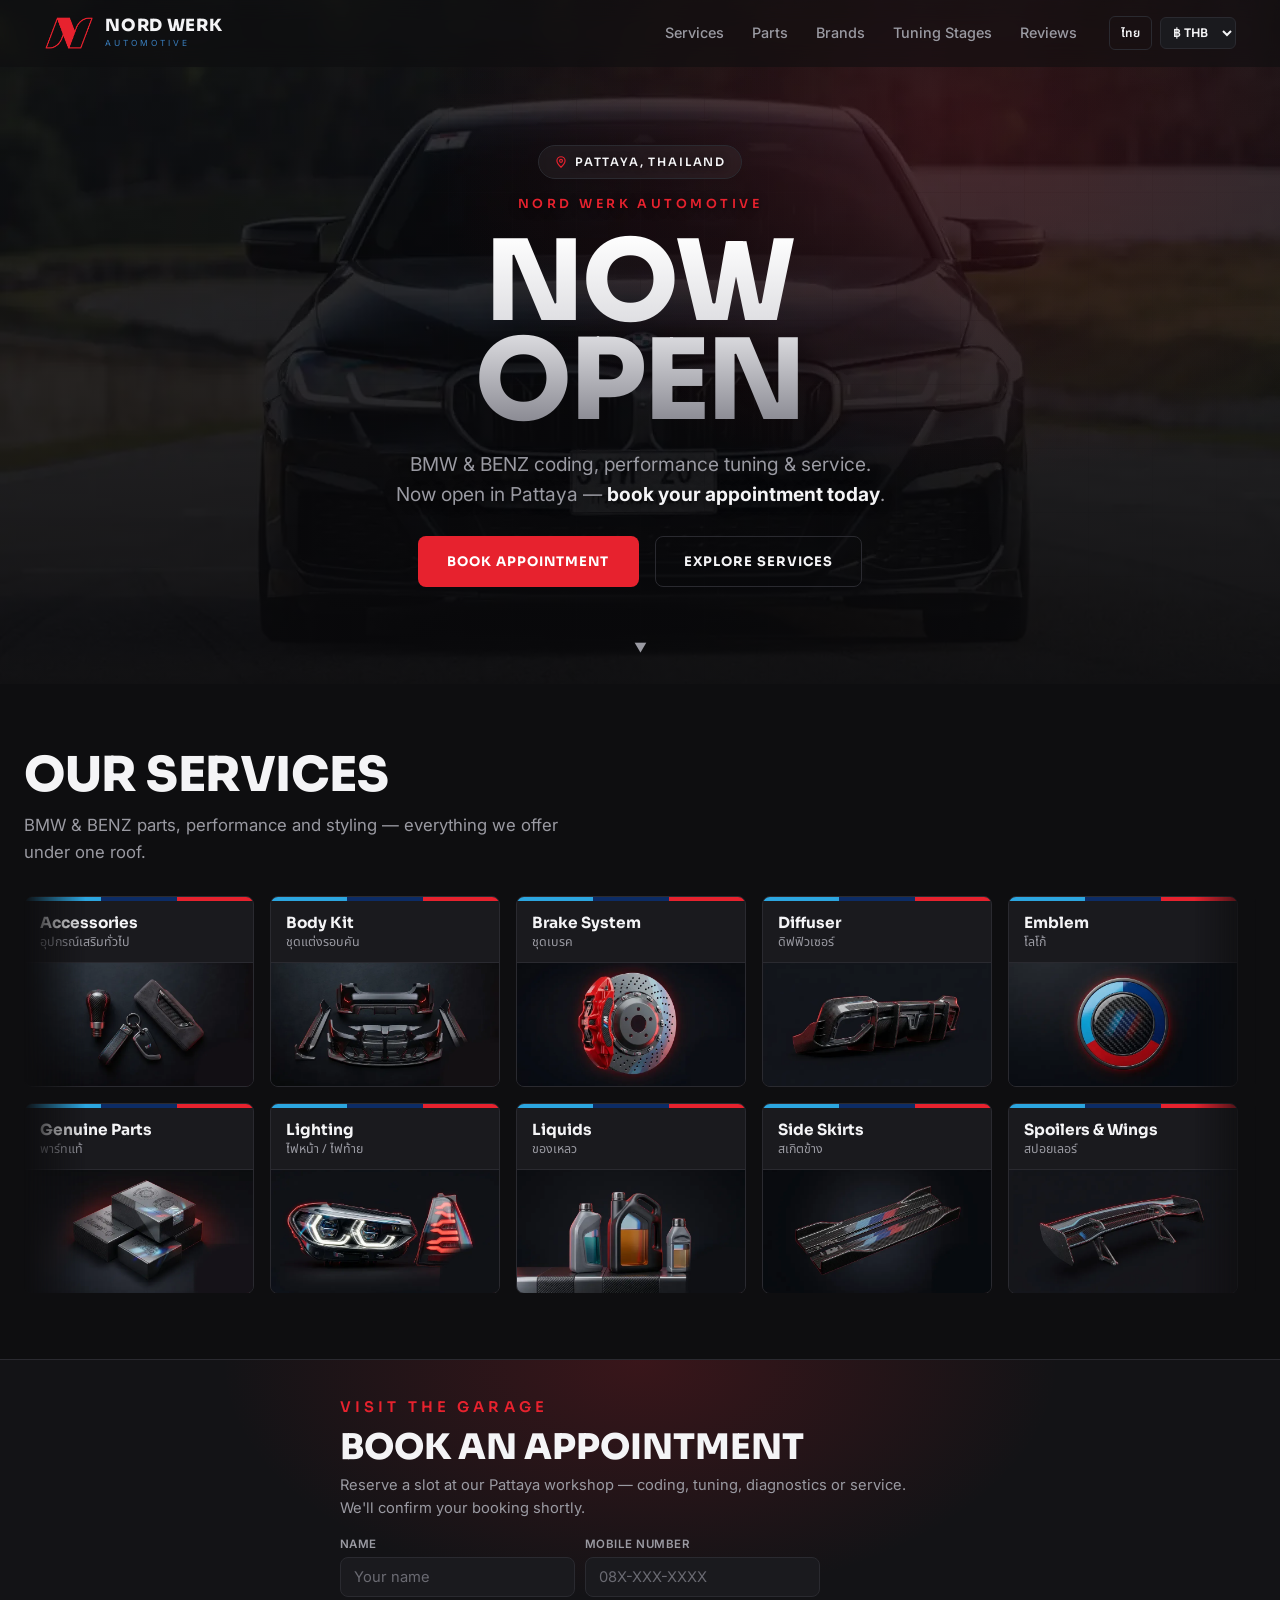
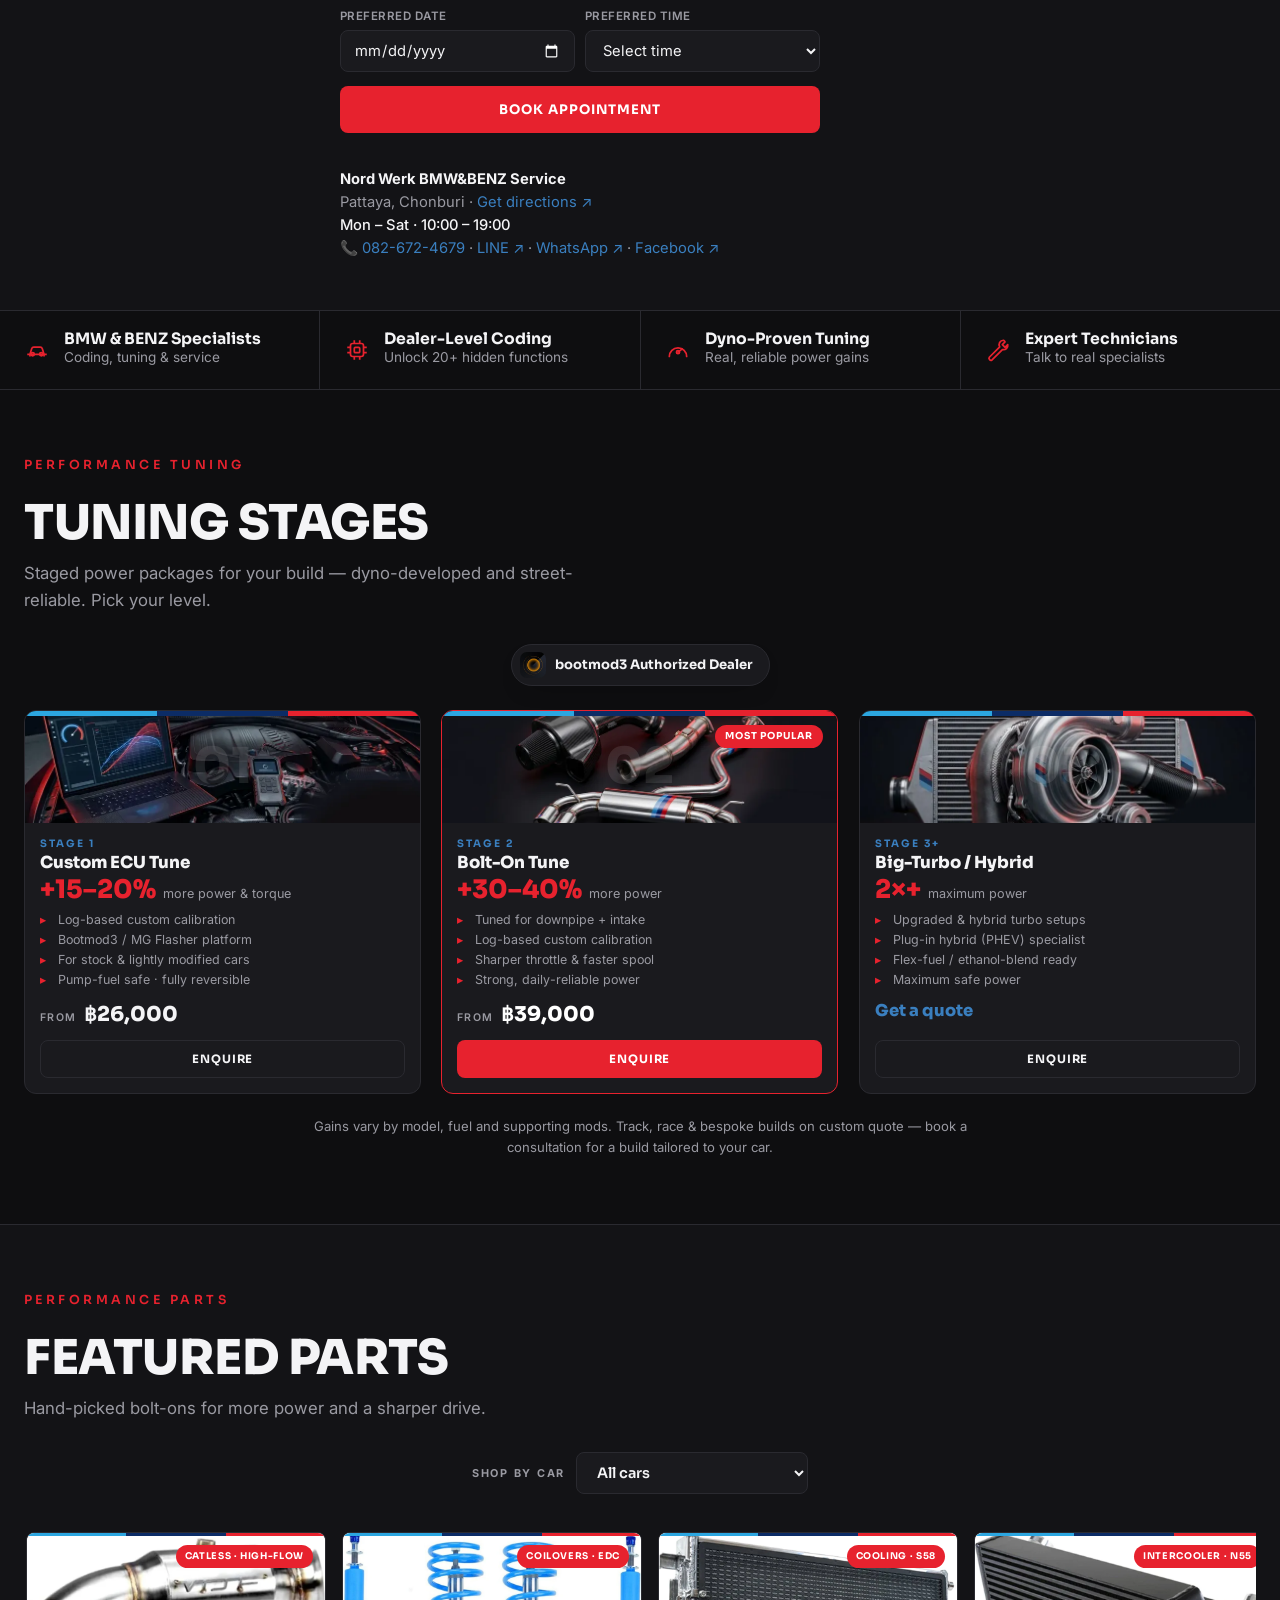
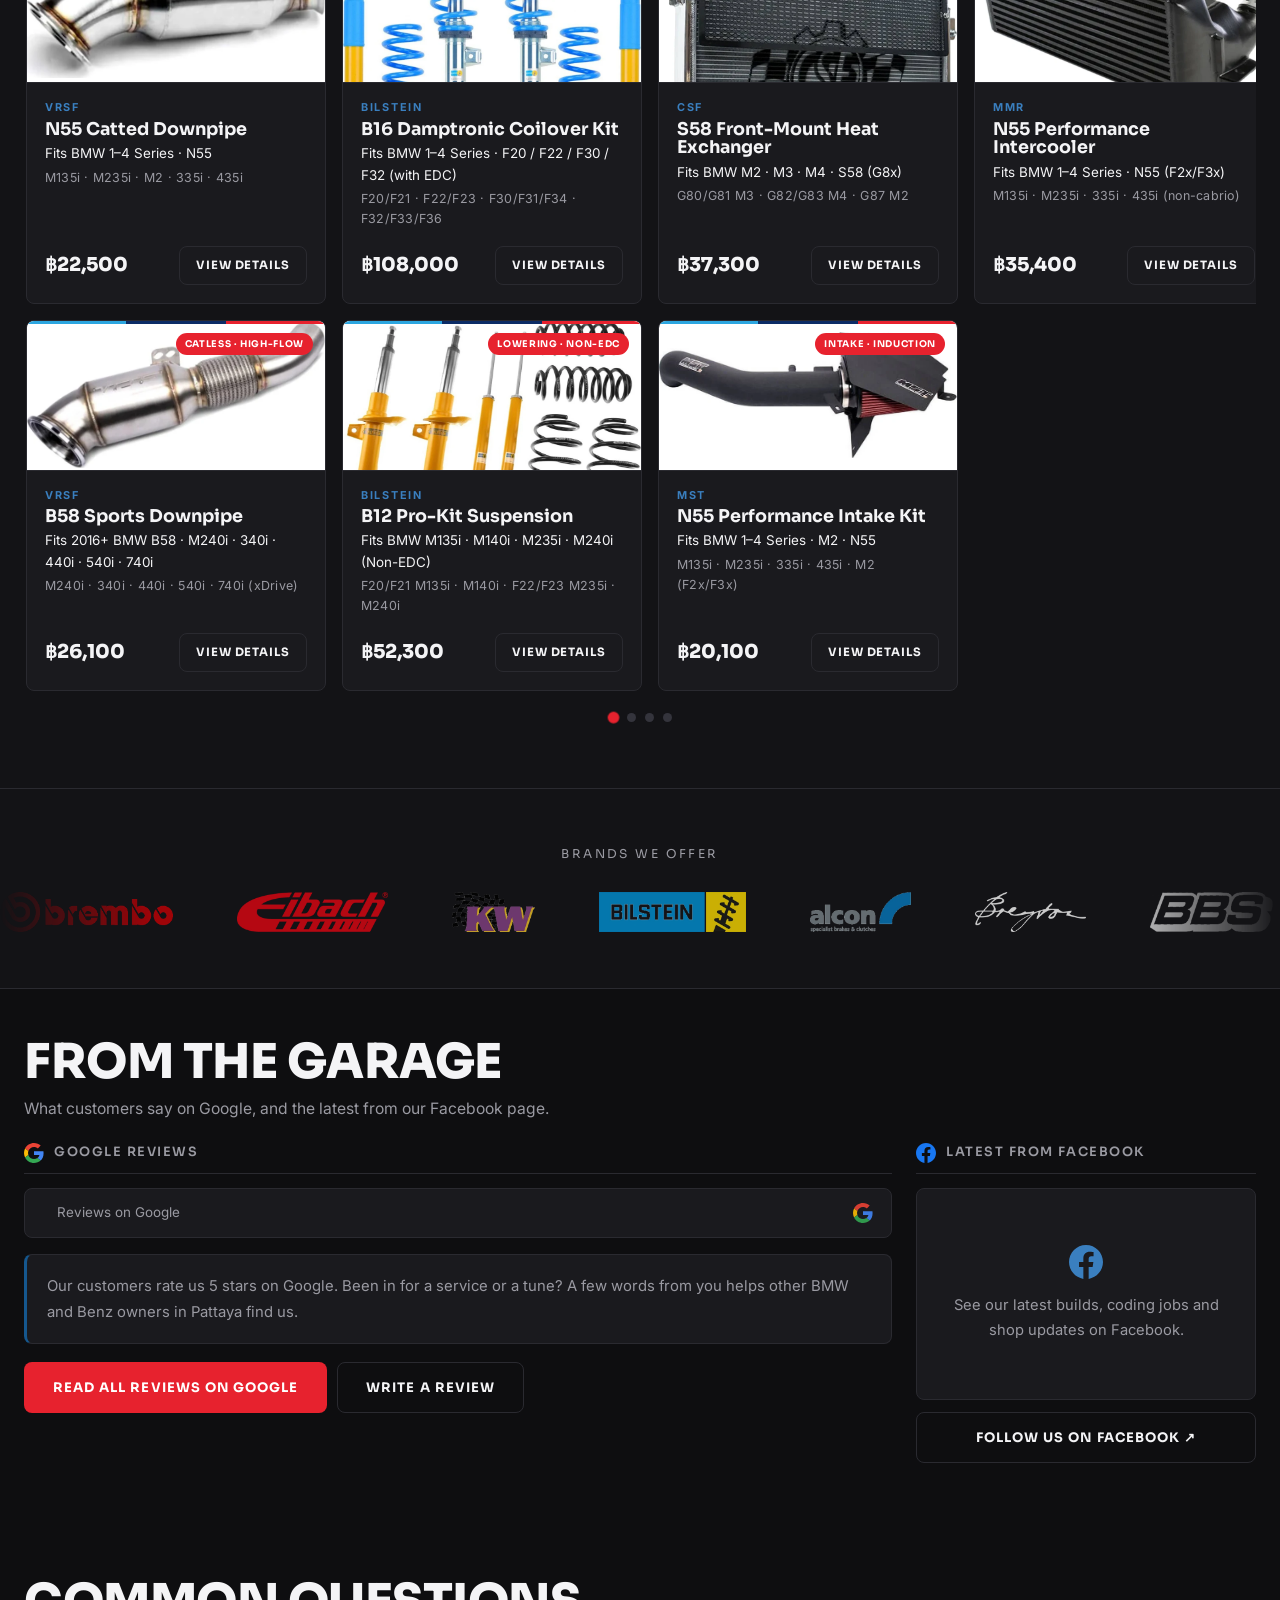
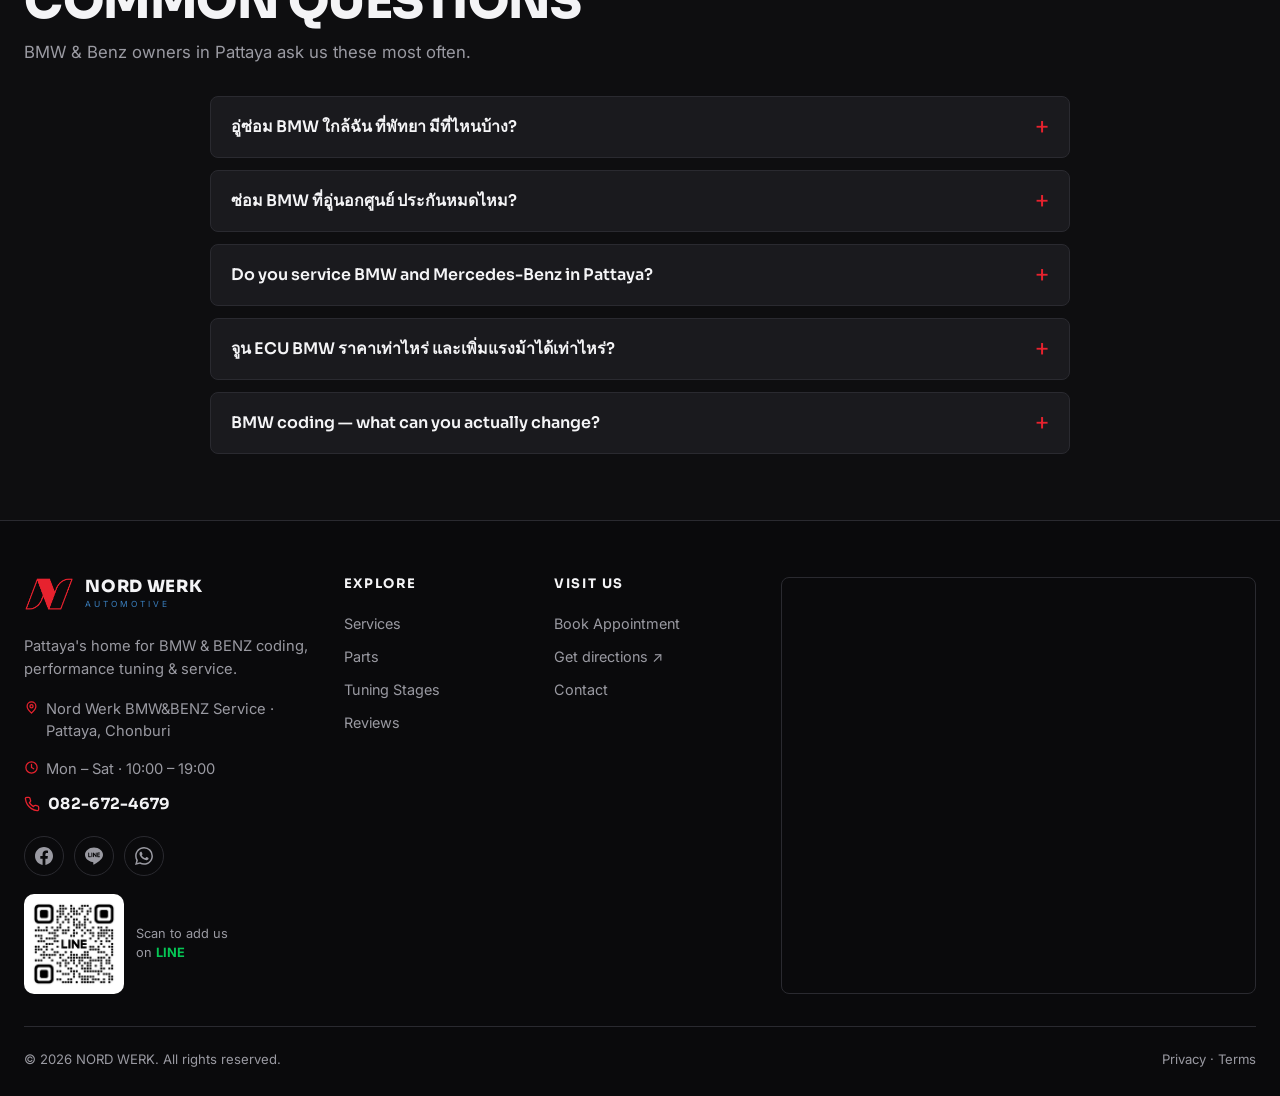
==== commit 29322953: "Reviews: un-hide live score; size Facebook embed to what it serves Google summary showed only "Revie" ====
--- a/index.html
+++ b/index.html
@@ -48,7 +48,7 @@
   <link rel="preconnect" href="https://fonts.gstatic.com" crossorigin />
   <link rel="stylesheet" href="https://fonts.googleapis.com/css2?family=Sora:wght@400;600;700;800&family=Inter:wght@300;400;500;600&family=Noto+Sans+Thai:wght@300;400;500&display=swap" media="print" onload="this.media='all'" />
   <noscript><link rel="stylesheet" href="https://fonts.googleapis.com/css2?family=Sora:wght@400;600;700;800&family=Inter:wght@300;400;500;600&family=Noto+Sans+Thai:wght@300;400;500&display=swap" /></noscript>
-  <link rel="stylesheet" href="style.css?v=46" />
+  <link rel="stylesheet" href="style.css?v=47" />
 
   <!-- Local business structured data (helps the Google local pack) -->
   <script type="application/ld+json">
@@ -444,7 +444,7 @@
             <span class="rsum__num" id="gRatingNum">—</span>
             <span class="rsum__stars" id="gRatingStars" aria-hidden="true">★★★★★</span>
           </span>
-          <span class="rsum__count" id="gRatingCount" data-i18n="reviews.count">Reviews on Google</span>
+          <span class="rsum__count" id="gRatingCount">Reviews on Google</span>
           <span class="rsum__g" aria-hidden="true">
             <svg viewBox="0 0 48 48" width="20" height="20"><path fill="#EA4335" d="M24 9.5c3.54 0 6.71 1.22 9.21 3.6l6.85-6.85C35.9 2.38 30.47 0 24 0 14.62 0 6.51 5.38 2.56 13.22l7.98 6.19C12.43 13.72 17.74 9.5 24 9.5z"/><path fill="#4285F4" d="M46.98 24.55c0-1.57-.15-3.09-.38-4.55H24v9.02h12.94c-.58 2.96-2.26 5.48-4.78 7.18l7.73 6c4.51-4.18 7.09-10.36 7.09-17.65z"/><path fill="#FBBC05" d="M10.53 28.59c-.48-1.45-.76-2.99-.76-4.59s.27-3.14.76-4.59l-7.98-6.19C.92 16.46 0 20.12 0 24c0 3.88.92 7.54 2.56 10.78l7.97-6.19z"/><path fill="#34A853" d="M24 48c6.48 0 11.93-2.13 15.89-5.81l-7.73-6c-2.15 1.45-4.92 2.3-8.16 2.3-6.26 0-11.57-4.22-13.47-9.91l-7.98 6.19C6.51 42.62 14.62 48 24 48z"/></svg>
           </span>
@@ -593,7 +593,7 @@
     </div>
   </footer>
 
-  <script defer src="products.js?v=46"></script>
-  <script defer src="script.js?v=46"></script>
+  <script defer src="products.js?v=47"></script>
+  <script defer src="script.js?v=47"></script>
 </body>
 </html>
--- a/style.css
+++ b/style.css
@@ -1170,3 +1170,9 @@
   .rsum { padding: 12px 14px; gap: 12px; }
   .rsum__num { font-size: 1.45rem; }
 }
+
+/* Facebook's Page Plugin currently returns only the page header for this page
+   (name, followers, Follow, Share) — no timeline posts. Size the frame to what
+   actually arrives instead of reserving 440px of empty box. */
+.fbfeed__wrap, .fbfeed__frame { min-height: 212px; }
+@media (max-width: 560px) { .fbfeed__wrap, .fbfeed__frame { min-height: 212px; } }
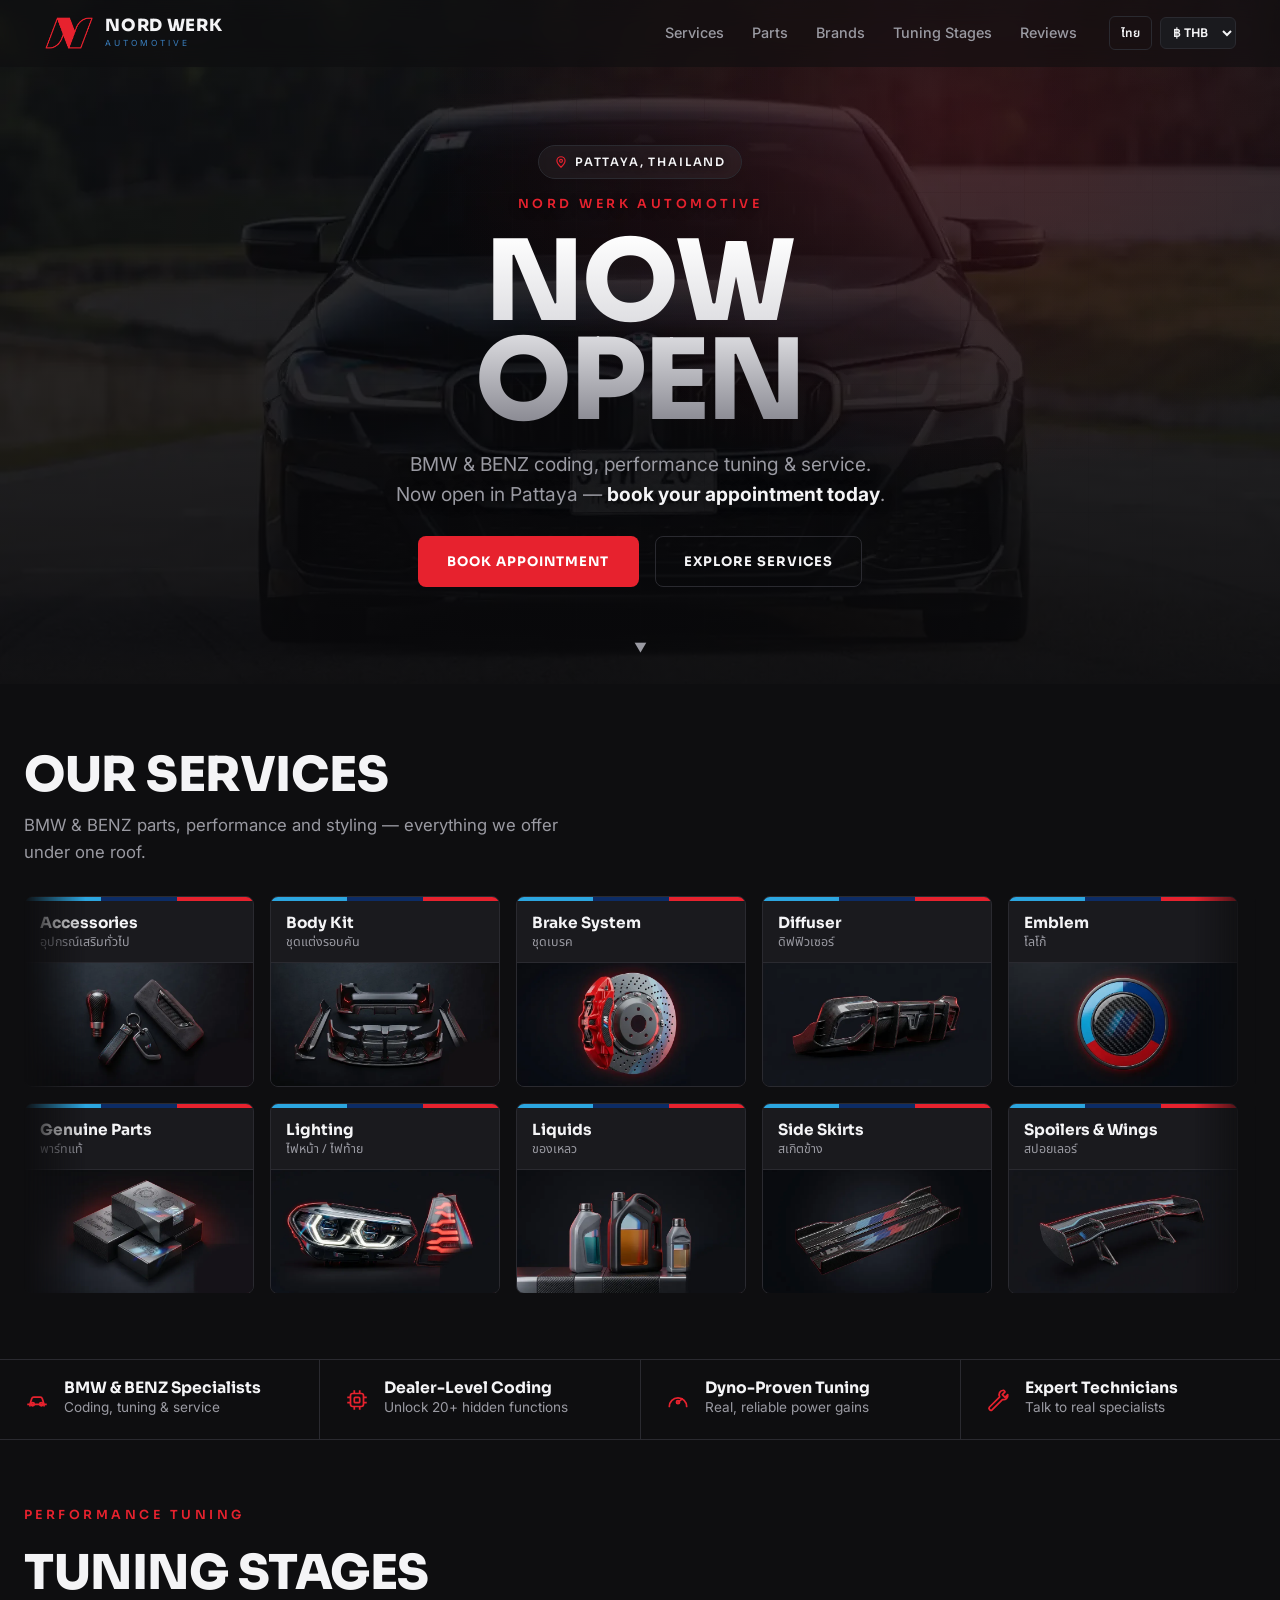
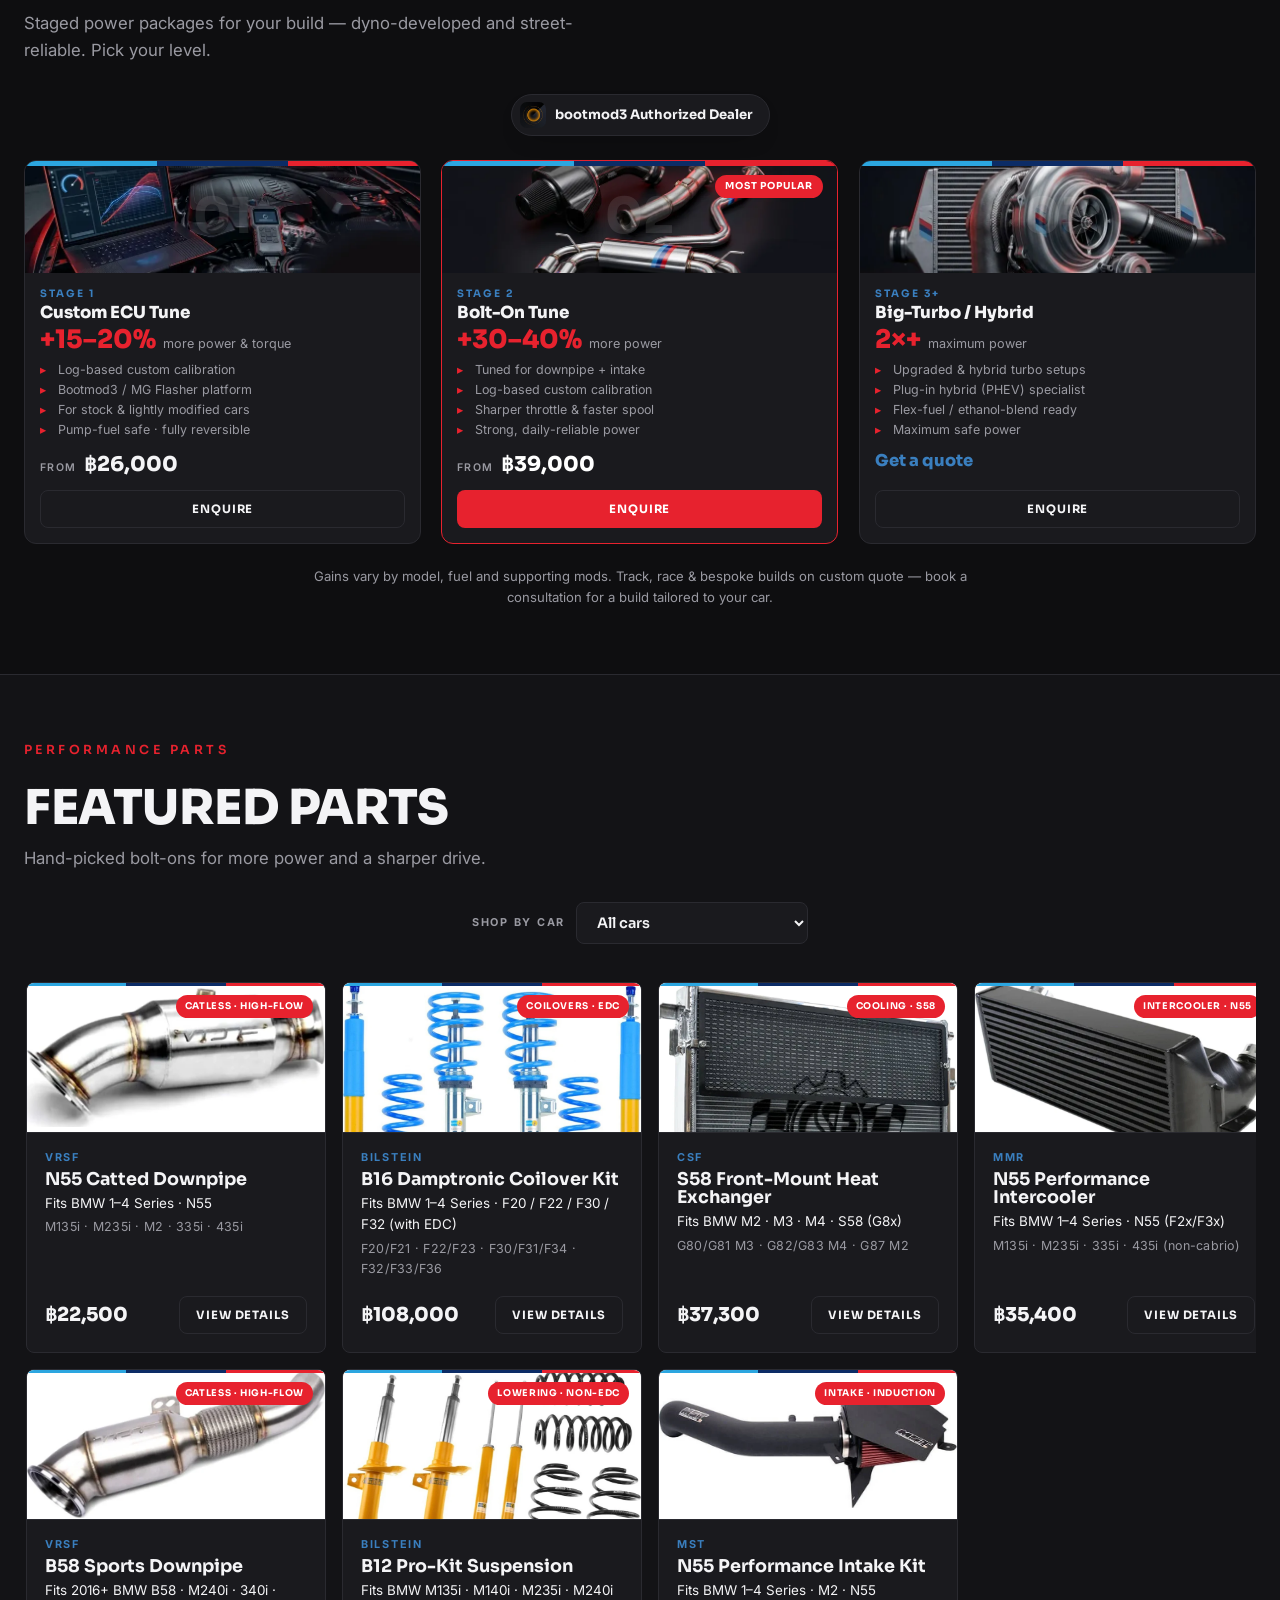
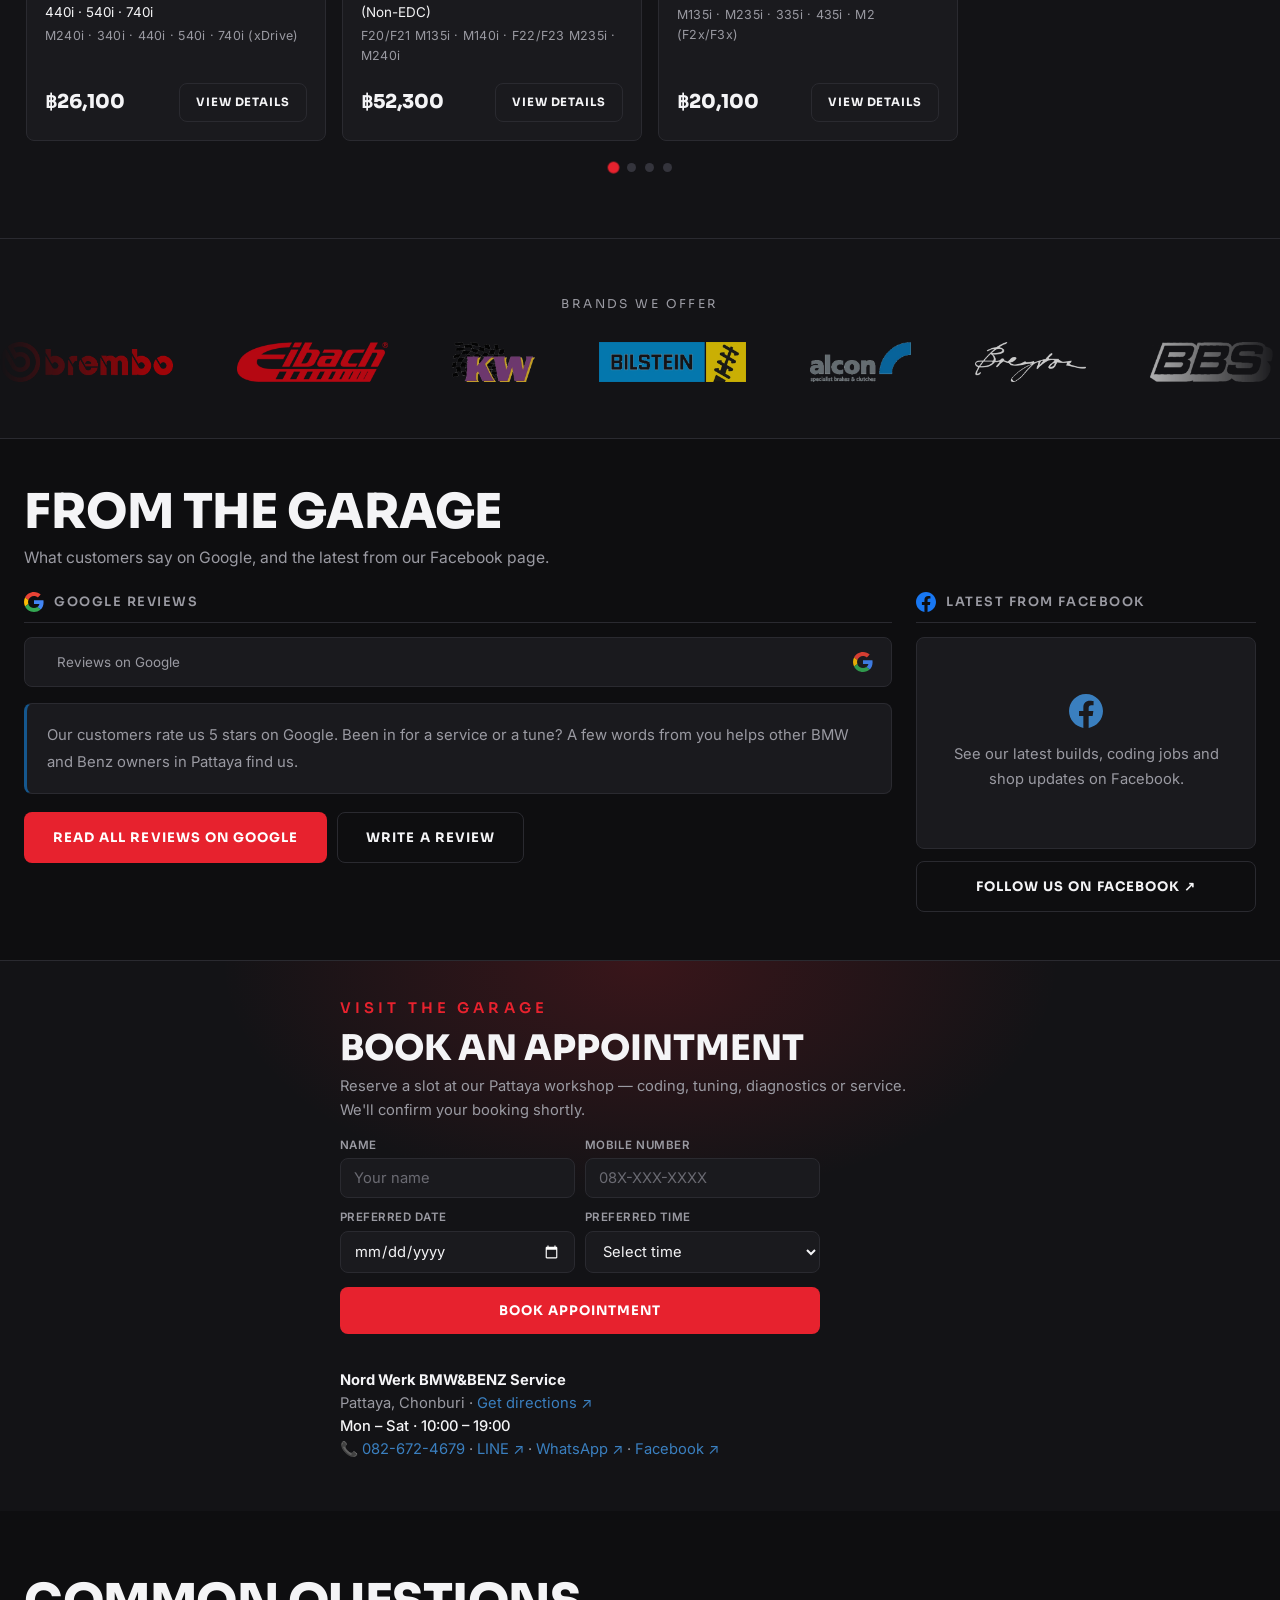
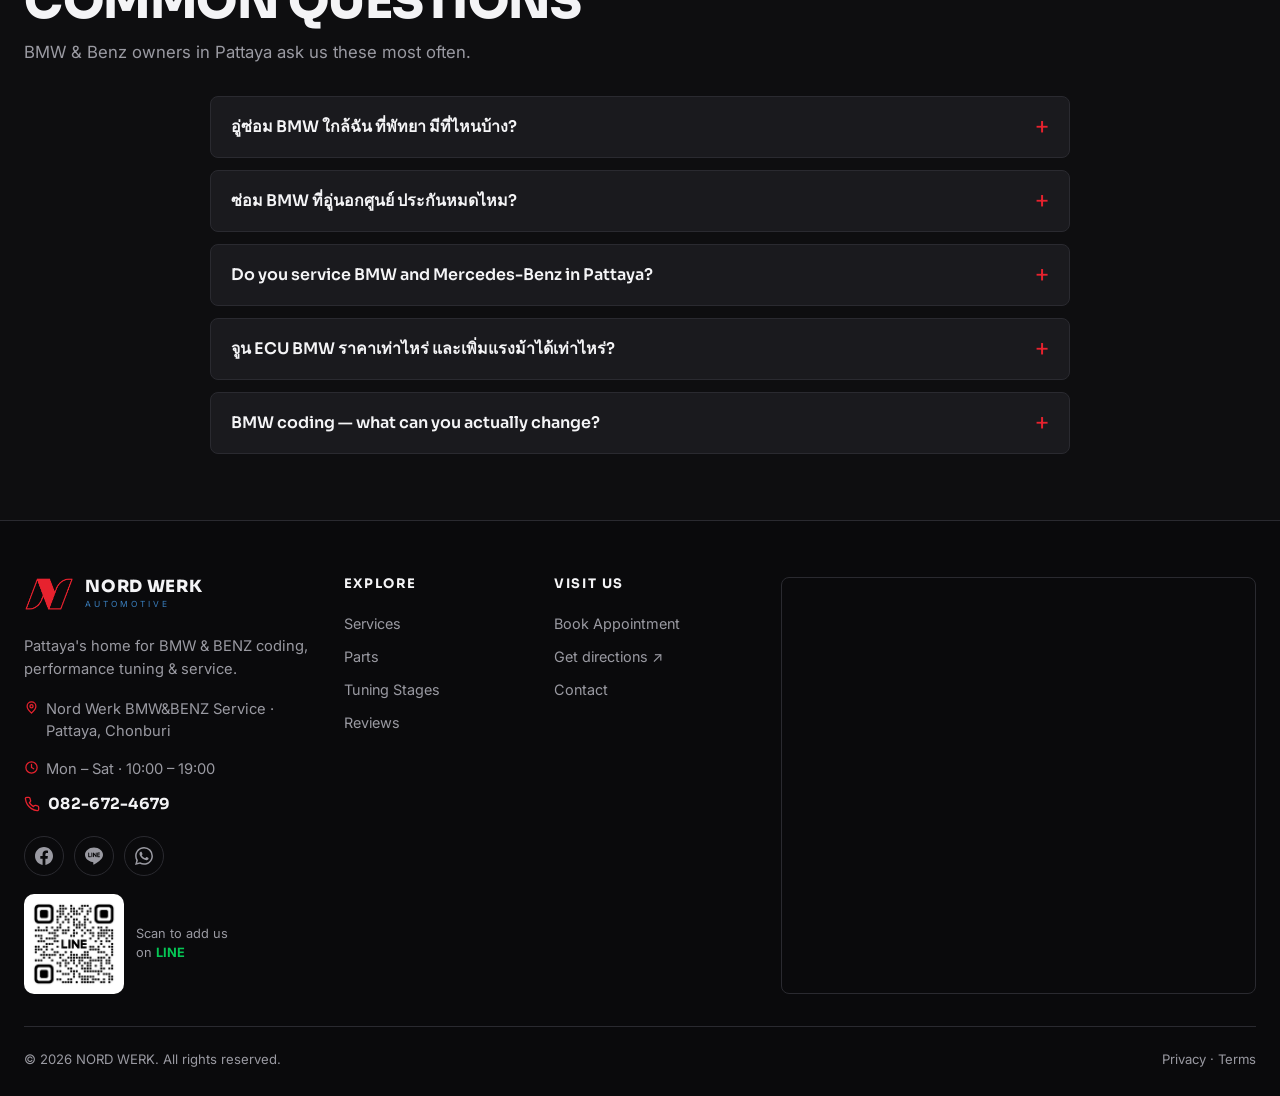
==== commit 1799460d: "Move booking section below From the Garage Appointment form + address now follows the reviews/Facebo" ====
--- a/index.html
+++ b/index.html
@@ -48,7 +48,7 @@
   <link rel="preconnect" href="https://fonts.gstatic.com" crossorigin />
   <link rel="stylesheet" href="https://fonts.googleapis.com/css2?family=Sora:wght@400;600;700;800&family=Inter:wght@300;400;500;600&family=Noto+Sans+Thai:wght@300;400;500&display=swap" media="print" onload="this.media='all'" />
   <noscript><link rel="stylesheet" href="https://fonts.googleapis.com/css2?family=Sora:wght@400;600;700;800&family=Inter:wght@300;400;500;600&family=Noto+Sans+Thai:wght@300;400;500&display=swap" /></noscript>
-  <link rel="stylesheet" href="style.css?v=47" />
+  <link rel="stylesheet" href="style.css?v=50" />
 
   <!-- Local business structured data (helps the Google local pack) -->
   <script type="application/ld+json">
@@ -245,59 +245,6 @@
   </section>
   </div><!-- /.stack-top -->
 
-  <!-- ===================== APPOINTMENT + MAP ===================== -->
-  <section class="cta-band" id="contact">
-    <div class="cta-band__wrap">
-      <div class="cta-band__inner reveal">
-        <p class="hero__eyebrow" data-i18n="book.eyebrow">VISIT THE GARAGE</p>
-        <h2 data-i18n="book.title">BOOK AN APPOINTMENT</h2>
-        <p data-i18n="book.desc">Reserve a slot at our Pattaya workshop — coding, tuning, diagnostics or service. We'll confirm your booking shortly.</p>
-
-        <form class="book-form" id="bookForm" novalidate>
-          <div class="book-form__row">
-            <div class="book-field">
-              <label for="bkName" data-i18n="book.name">Name</label>
-              <input id="bkName" type="text" autocomplete="name" placeholder="Your name" data-i18n-ph="book.name.ph" required />
-            </div>
-            <div class="book-field">
-              <label for="bkPhone" data-i18n="book.phone">Mobile number</label>
-              <input id="bkPhone" type="tel" inputmode="tel" autocomplete="tel" placeholder="08X-XXX-XXXX" required />
-            </div>
-          </div>
-
-          <div class="book-form__row">
-            <div class="book-field">
-              <label for="bkDate" data-i18n="book.date">Preferred date</label>
-              <input id="bkDate" type="date" required />
-            </div>
-            <div class="book-field">
-              <label for="bkTime" data-i18n="book.time">Preferred time</label>
-              <select id="bkTime" required>
-                <option value="" selected disabled data-i18n="book.time.opt">Select time</option>
-                <option>09:00</option><option>10:00</option><option>11:00</option><option>12:00</option>
-                <option>13:00</option><option>14:00</option><option>15:00</option><option>16:00</option><option>17:00</option>
-              </select>
-            </div>
-          </div>
-
-          <button class="btn btn--primary book-form__submit" type="submit" data-i18n="book.submit">Book Appointment</button>
-          <p class="book-form__msg" id="bookMsg" role="status" aria-live="polite"></p>
-        </form>
-
-        <p class="cta-band__addr">
-          <strong>Nord Werk BMW&amp;BENZ Service</strong><br />
-          Pattaya, Chonburi ·
-          <a href="https://www.google.com/maps?cid=10396968605545080179" target="_blank" rel="noopener" data-i18n="book.directions">Get directions ↗</a><br />
-          <span class="cta-band__hours" data-i18n="hours.line">Mon – Sat · 10:00 – 19:00</span><br />
-          <a href="tel:+66826724679">📞 082-672-4679</a> ·
-          <a href="https://lin.ee/yfhXIx4" target="_blank" rel="noopener">LINE ↗</a> ·
-          <a href="https://wa.me/66826724679" target="_blank" rel="noopener">WhatsApp ↗</a> ·
-          <a href="https://www.facebook.com/nordwerkauto" target="_blank" rel="noopener">Facebook ↗</a>
-        </p>
-      </div>
-    </div>
-  </section>
-
   <!-- ===================== VALUE PROPS ===================== -->
   <section class="props">
     <div class="props__item reveal">
@@ -491,6 +438,59 @@
       </aside>
 
     </div><!-- /social-grid -->
+  </section>
+
+  <!-- ===================== APPOINTMENT + MAP ===================== -->
+  <section class="cta-band" id="contact">
+    <div class="cta-band__wrap">
+      <div class="cta-band__inner reveal">
+        <p class="hero__eyebrow" data-i18n="book.eyebrow">VISIT THE GARAGE</p>
+        <h2 data-i18n="book.title">BOOK AN APPOINTMENT</h2>
+        <p data-i18n="book.desc">Reserve a slot at our Pattaya workshop — coding, tuning, diagnostics or service. We'll confirm your booking shortly.</p>
+
+        <form class="book-form" id="bookForm" novalidate>
+          <div class="book-form__row">
+            <div class="book-field">
+              <label for="bkName" data-i18n="book.name">Name</label>
+              <input id="bkName" type="text" autocomplete="name" placeholder="Your name" data-i18n-ph="book.name.ph" required />
+            </div>
+            <div class="book-field">
+              <label for="bkPhone" data-i18n="book.phone">Mobile number</label>
+              <input id="bkPhone" type="tel" inputmode="tel" autocomplete="tel" placeholder="08X-XXX-XXXX" required />
+            </div>
+          </div>
+
+          <div class="book-form__row">
+            <div class="book-field">
+              <label for="bkDate" data-i18n="book.date">Preferred date</label>
+              <input id="bkDate" type="date" required />
+            </div>
+            <div class="book-field">
+              <label for="bkTime" data-i18n="book.time">Preferred time</label>
+              <select id="bkTime" required>
+                <option value="" selected disabled data-i18n="book.time.opt">Select time</option>
+                <option>09:00</option><option>10:00</option><option>11:00</option><option>12:00</option>
+                <option>13:00</option><option>14:00</option><option>15:00</option><option>16:00</option><option>17:00</option>
+              </select>
+            </div>
+          </div>
+
+          <button class="btn btn--primary book-form__submit" type="submit" data-i18n="book.submit">Book Appointment</button>
+          <p class="book-form__msg" id="bookMsg" role="status" aria-live="polite"></p>
+        </form>
+
+        <p class="cta-band__addr">
+          <strong>Nord Werk BMW&amp;BENZ Service</strong><br />
+          Pattaya, Chonburi ·
+          <a href="https://www.google.com/maps?cid=10396968605545080179" target="_blank" rel="noopener" data-i18n="book.directions">Get directions ↗</a><br />
+          <span class="cta-band__hours" data-i18n="hours.line">Mon – Sat · 10:00 – 19:00</span><br />
+          <a href="tel:+66826724679">📞 082-672-4679</a> ·
+          <a href="https://lin.ee/yfhXIx4" target="_blank" rel="noopener">LINE ↗</a> ·
+          <a href="https://wa.me/66826724679" target="_blank" rel="noopener">WhatsApp ↗</a> ·
+          <a href="https://www.facebook.com/nordwerkauto" target="_blank" rel="noopener">Facebook ↗</a>
+        </p>
+      </div>
+    </div>
   </section>
 
   <!-- ===================== FAQ =====================
@@ -593,7 +593,7 @@
     </div>
   </footer>
 
-  <script defer src="products.js?v=47"></script>
-  <script defer src="script.js?v=47"></script>
+  <script defer src="products.js?v=50"></script>
+  <script defer src="script.js?v=50"></script>
 </body>
 </html>
--- a/style.css
+++ b/style.css
@@ -1166,6 +1166,8 @@
   width: 26px; height: 26px; border-radius: 50%; object-fit: cover;
   border: 1px solid var(--border); flex-shrink: 0;
 }
+.review__date { margin-left: auto; font-weight: 400; opacity: .75; white-space: nowrap; }
+.review__note { color: var(--muted); font-size: .9rem; margin: 0; }
 @media (max-width: 440px) {
   .rsum { padding: 12px 14px; gap: 12px; }
   .rsum__num { font-size: 1.45rem; }
@@ -1176,3 +1178,33 @@
    actually arrives instead of reserving 440px of empty box. */
 .fbfeed__wrap, .fbfeed__frame { min-height: 212px; }
 @media (max-width: 560px) { .fbfeed__wrap, .fbfeed__frame { min-height: 212px; } }
+
+/* =========================================================
+   FACEBOOK POSTS (native, from the Apps Script feed)
+   Our own markup, so it follows the site's dark theme — no
+   Facebook SDK, no white iframe, no bezel needed.
+   ========================================================= */
+.fbfeed--native, .fbfeed--native .fbfeed__frame { min-height: 0; }
+.fbfeed--native .fbfeed__frame {
+  padding: 0; background: none; border: 0; box-shadow: none; overflow: visible;
+}
+.fbposts { display: grid; gap: 12px; }
+.fbpost {
+  display: flex; flex-direction: column; overflow: hidden;
+  background: var(--surface); border: 1px solid var(--border); border-radius: var(--radius);
+  color: inherit; text-decoration: none;
+  transition: border-color .25s var(--ease), transform .25s var(--ease);
+}
+.fbpost:hover { border-color: #1877F2; transform: translateY(-2px); }
+.fbpost:focus-visible { outline: 2px solid var(--accent); outline-offset: 2px; }
+.fbpost__media { display: block; aspect-ratio: 16 / 9; overflow: hidden; background: var(--bg-2); }
+.fbpost__media img { width: 100%; height: 100%; object-fit: cover; display: block; transition: transform .4s var(--ease); }
+.fbpost:hover .fbpost__media img { transform: scale(1.04); }
+.fbpost__body { display: flex; flex-direction: column; gap: 8px; padding: 12px 14px 14px; }
+.fbpost__text {
+  font-size: .88rem; line-height: 1.6; color: var(--text); white-space: pre-line;
+  display: -webkit-box; -webkit-line-clamp: 3; -webkit-box-orient: vertical; overflow: hidden;
+}
+.fbpost__meta { font-size: .74rem; color: var(--muted); letter-spacing: .02em; }
+html[lang="th"] .fbpost__text { line-height: 1.8; }
+@media (prefers-reduced-motion: reduce) { .fbpost, .fbpost__media img { transition: none; } }
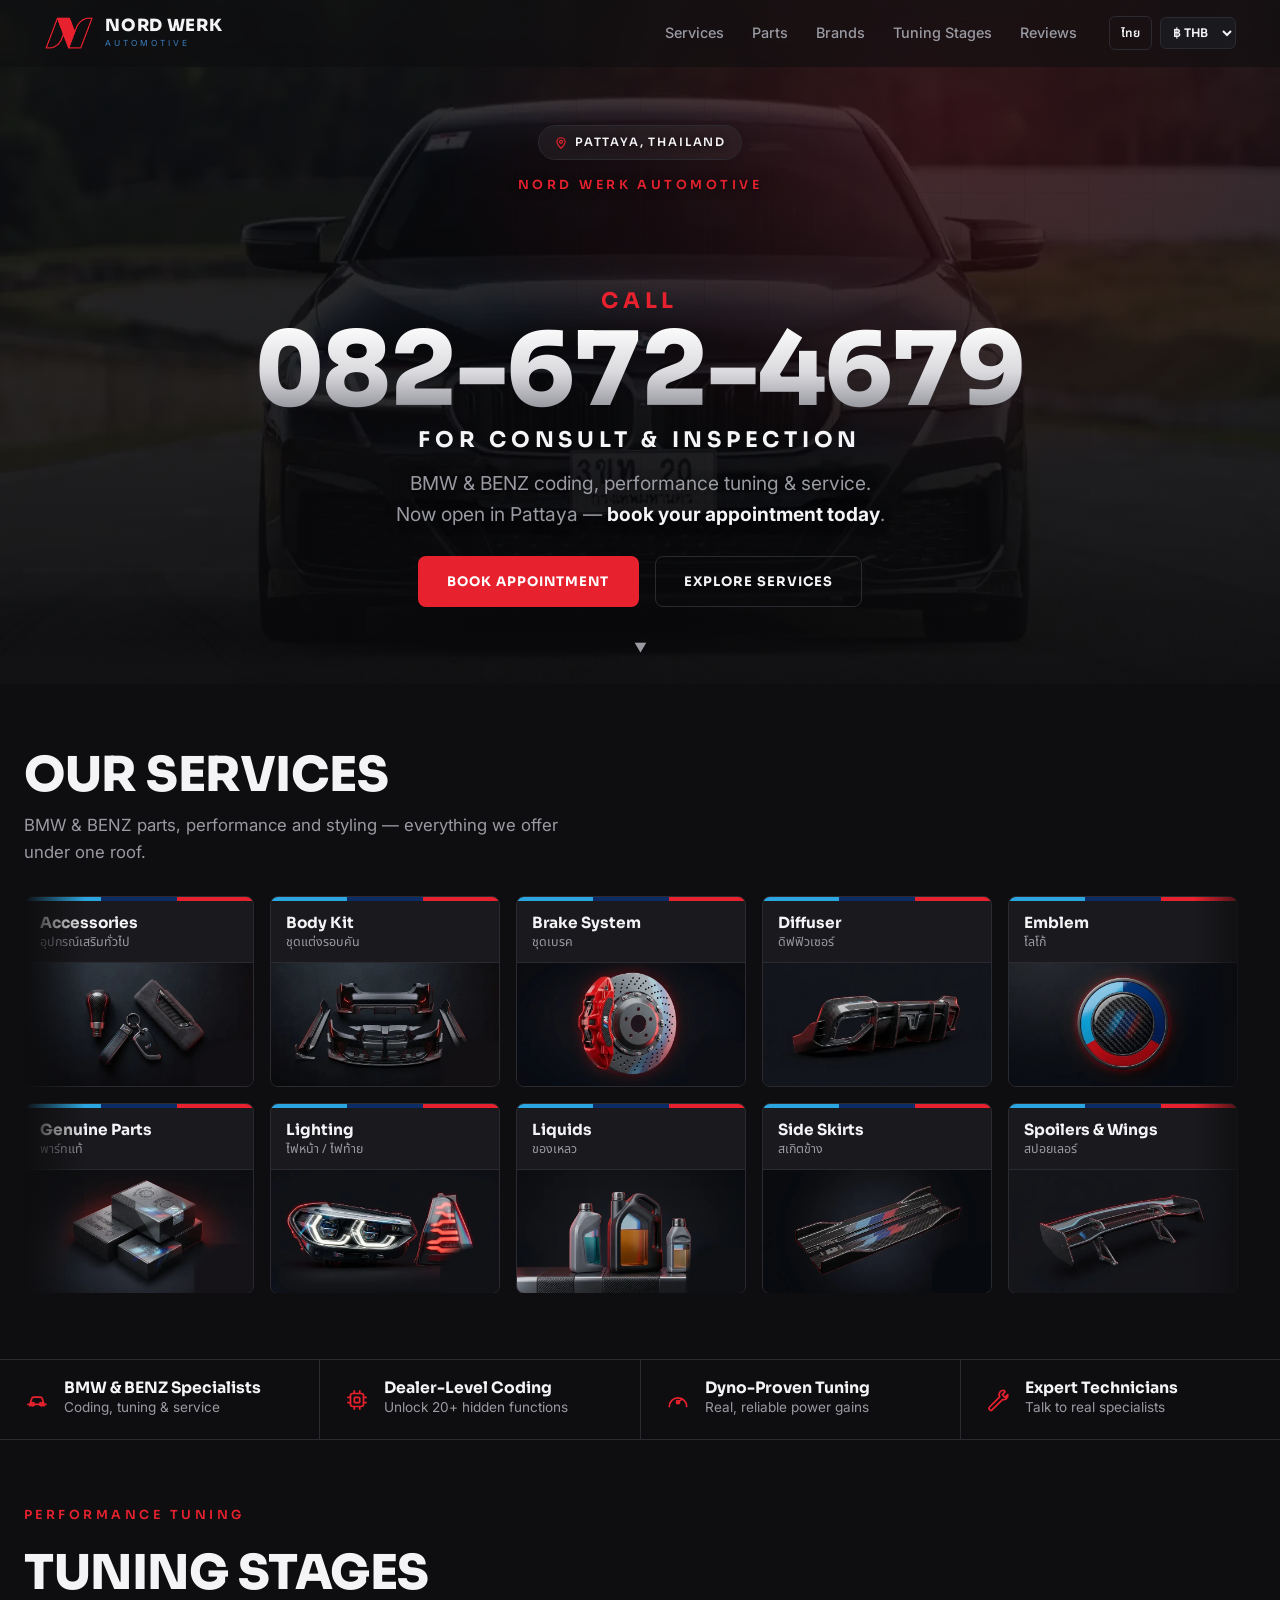
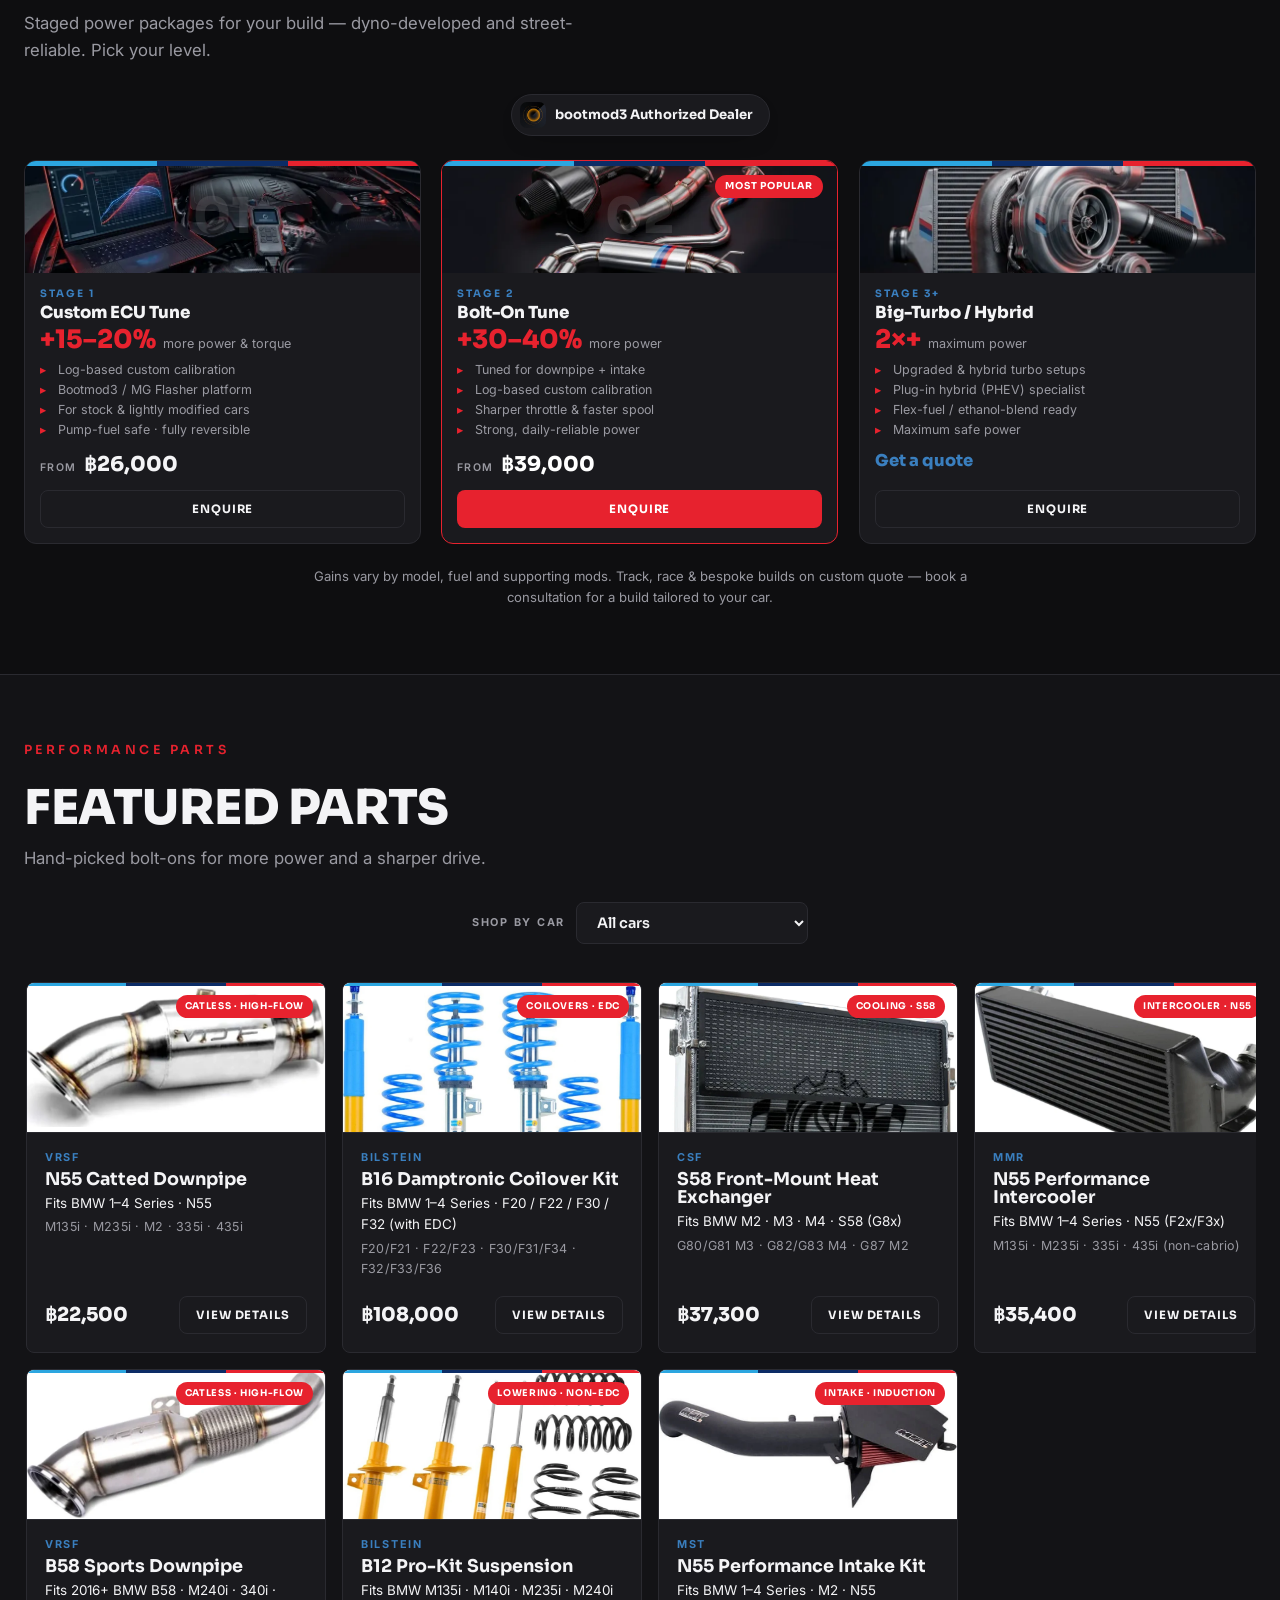
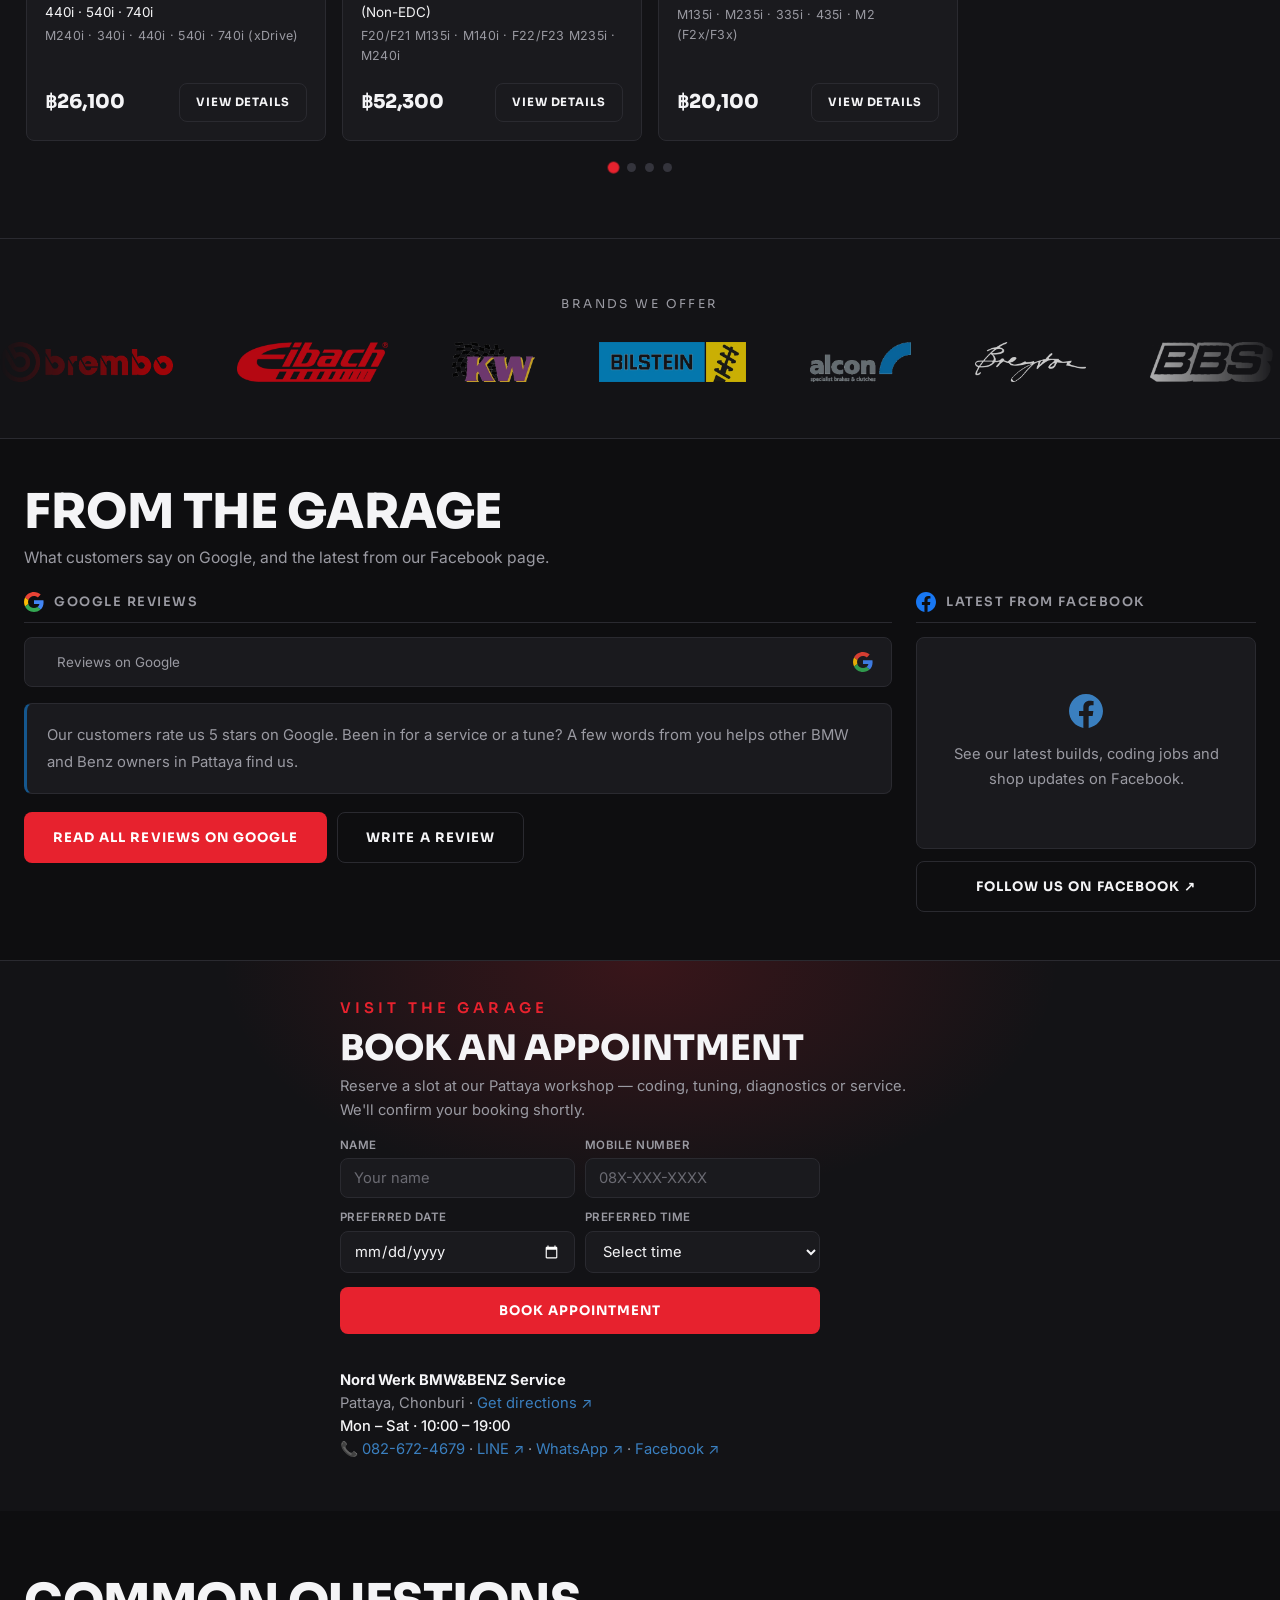
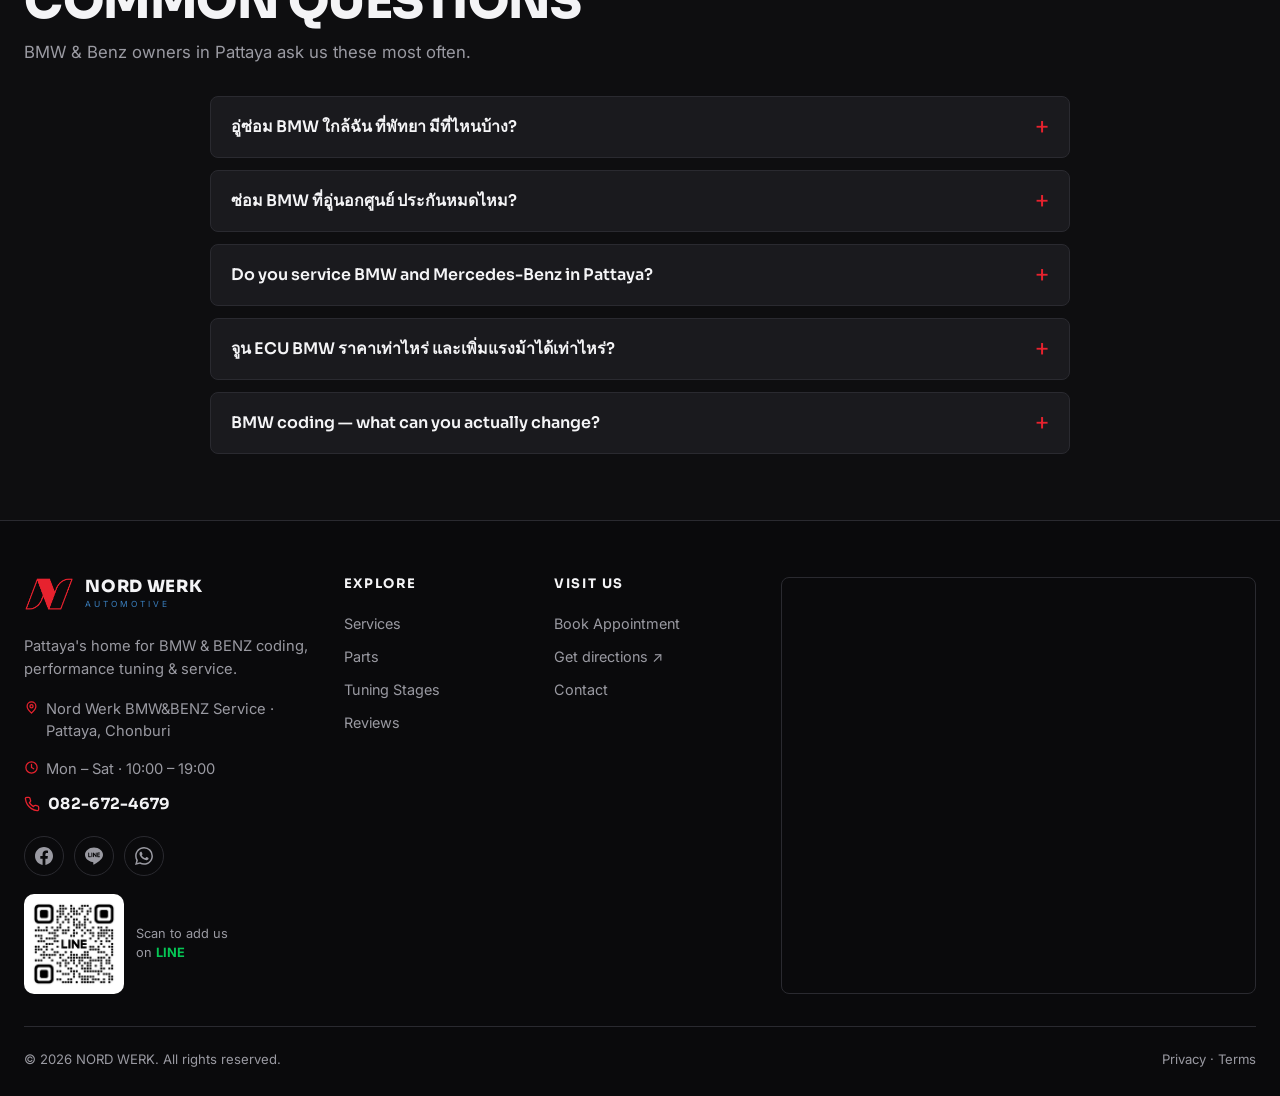
==== commit 951154e9: "Hero headline: replace NOW OPEN with call-to-action phone number "Call 082-672-4679 for consult & in" ====
--- a/index.html
+++ b/index.html
@@ -48,7 +48,7 @@
   <link rel="preconnect" href="https://fonts.gstatic.com" crossorigin />
   <link rel="stylesheet" href="https://fonts.googleapis.com/css2?family=Sora:wght@400;600;700;800&family=Inter:wght@300;400;500;600&family=Noto+Sans+Thai:wght@300;400;500&display=swap" media="print" onload="this.media='all'" />
   <noscript><link rel="stylesheet" href="https://fonts.googleapis.com/css2?family=Sora:wght@400;600;700;800&family=Inter:wght@300;400;500;600&family=Noto+Sans+Thai:wght@300;400;500&display=swap" /></noscript>
-  <link rel="stylesheet" href="style.css?v=50" />
+  <link rel="stylesheet" href="style.css?v=51" />
 
   <!-- Local business structured data (helps the Google local pack) -->
   <script type="application/ld+json">
@@ -213,11 +213,15 @@
         <span data-i18n="hero.loc">Pattaya, Thailand</span>
       </div>
       <p class="hero__eyebrow reveal">NORD WERK AUTOMOTIVE</p>
-      <!-- The H1 must describe the business for search; the big "NOW OPEN" stays as the
+      <!-- The H1 must describe the business for search; the big phone call-to-action is the
            visual treatment inside it. Screen readers and crawlers get the full descriptor. -->
-      <h1 class="hero__coming reveal">
+      <h1 class="hero__coming hero__coming--call reveal">
         <span class="sr-only">Nord Werk Automotive — อู่ซ่อม BMW และ Mercedes-Benz พัทยา ชลบุรี | BMW &amp; Benz Specialist Garage in Pattaya</span>
-        <span aria-hidden="true" data-i18n-html="hero.coming">NOW<br>OPEN</span>
+        <a class="hero__call" href="tel:+66826724679">
+          <span class="hero__call-label" data-i18n="hero.callLabel">Call</span>
+          <span class="hero__call-num">082-672-4679</span>
+          <span class="hero__call-note" data-i18n="hero.callNote">for consult &amp; inspection</span>
+        </a>
       </h1>
       <p class="hero__sub reveal" data-i18n-html="hero.sub">BMW &amp; BENZ coding, performance tuning &amp; service.<br>Now open in Pattaya — <strong>book your appointment today</strong>.</p>
 
@@ -593,7 +597,7 @@
     </div>
   </footer>
 
-  <script defer src="products.js?v=50"></script>
-  <script defer src="script.js?v=50"></script>
+  <script defer src="products.js?v=51"></script>
+  <script defer src="script.js?v=51"></script>
 </body>
 </html>
--- a/style.css
+++ b/style.css
@@ -221,6 +221,26 @@
 /* Thai needs looser line-height (tone marks) and no negative tracking */
 html[lang="th"] .hero__coming { font-size: clamp(2.3rem, 9.5vw, 5.8rem); line-height: 1.1; letter-spacing: 0; }
 html[lang="th"] .hero__sub { line-height: 1.75; }
+
+/* Phone call-to-action headline: small label, big number, short note.
+   The gradient sits on the number only so the two text lines stay solid. */
+.hero__coming--call { background: none; -webkit-text-fill-color: currentColor; color: var(--text); line-height: 1; }
+.hero__call { display: inline-flex; flex-direction: column; align-items: center; gap: 10px; color: inherit; text-decoration: none; }
+.hero__call-label, .hero__call-note {
+  font-size: clamp(.95rem, 2.4vw, 1.35rem); font-weight: 700; letter-spacing: .22em; color: var(--text);
+}
+.hero__call-label { color: var(--accent); }
+.hero__call-num {
+  font-size: clamp(2.3rem, 10vw, 6.4rem); line-height: .95; letter-spacing: -.02em; white-space: nowrap;
+  font-variant-numeric: tabular-nums;
+  background: linear-gradient(180deg, #ffffff 0%, #dadade 52%, #83838c 100%);
+  -webkit-background-clip: text; background-clip: text; -webkit-text-fill-color: transparent; color: transparent;
+  transition: transform .25s var(--ease);
+}
+.hero__call:hover .hero__call-num { transform: scale(1.02); }
+.hero__call:focus-visible { outline: 2px solid var(--accent); outline-offset: 8px; border-radius: 8px; }
+html[lang="th"] .hero__coming--call { font-size: inherit; line-height: 1; }
+html[lang="th"] .hero__call-label, html[lang="th"] .hero__call-note { letter-spacing: .04em; line-height: 1.5; }
 html[lang="th"] .hero__loc { letter-spacing: .06em; }
 
 .countdown { display: flex; gap: 12px; margin-top: 26px; flex-wrap: wrap; }
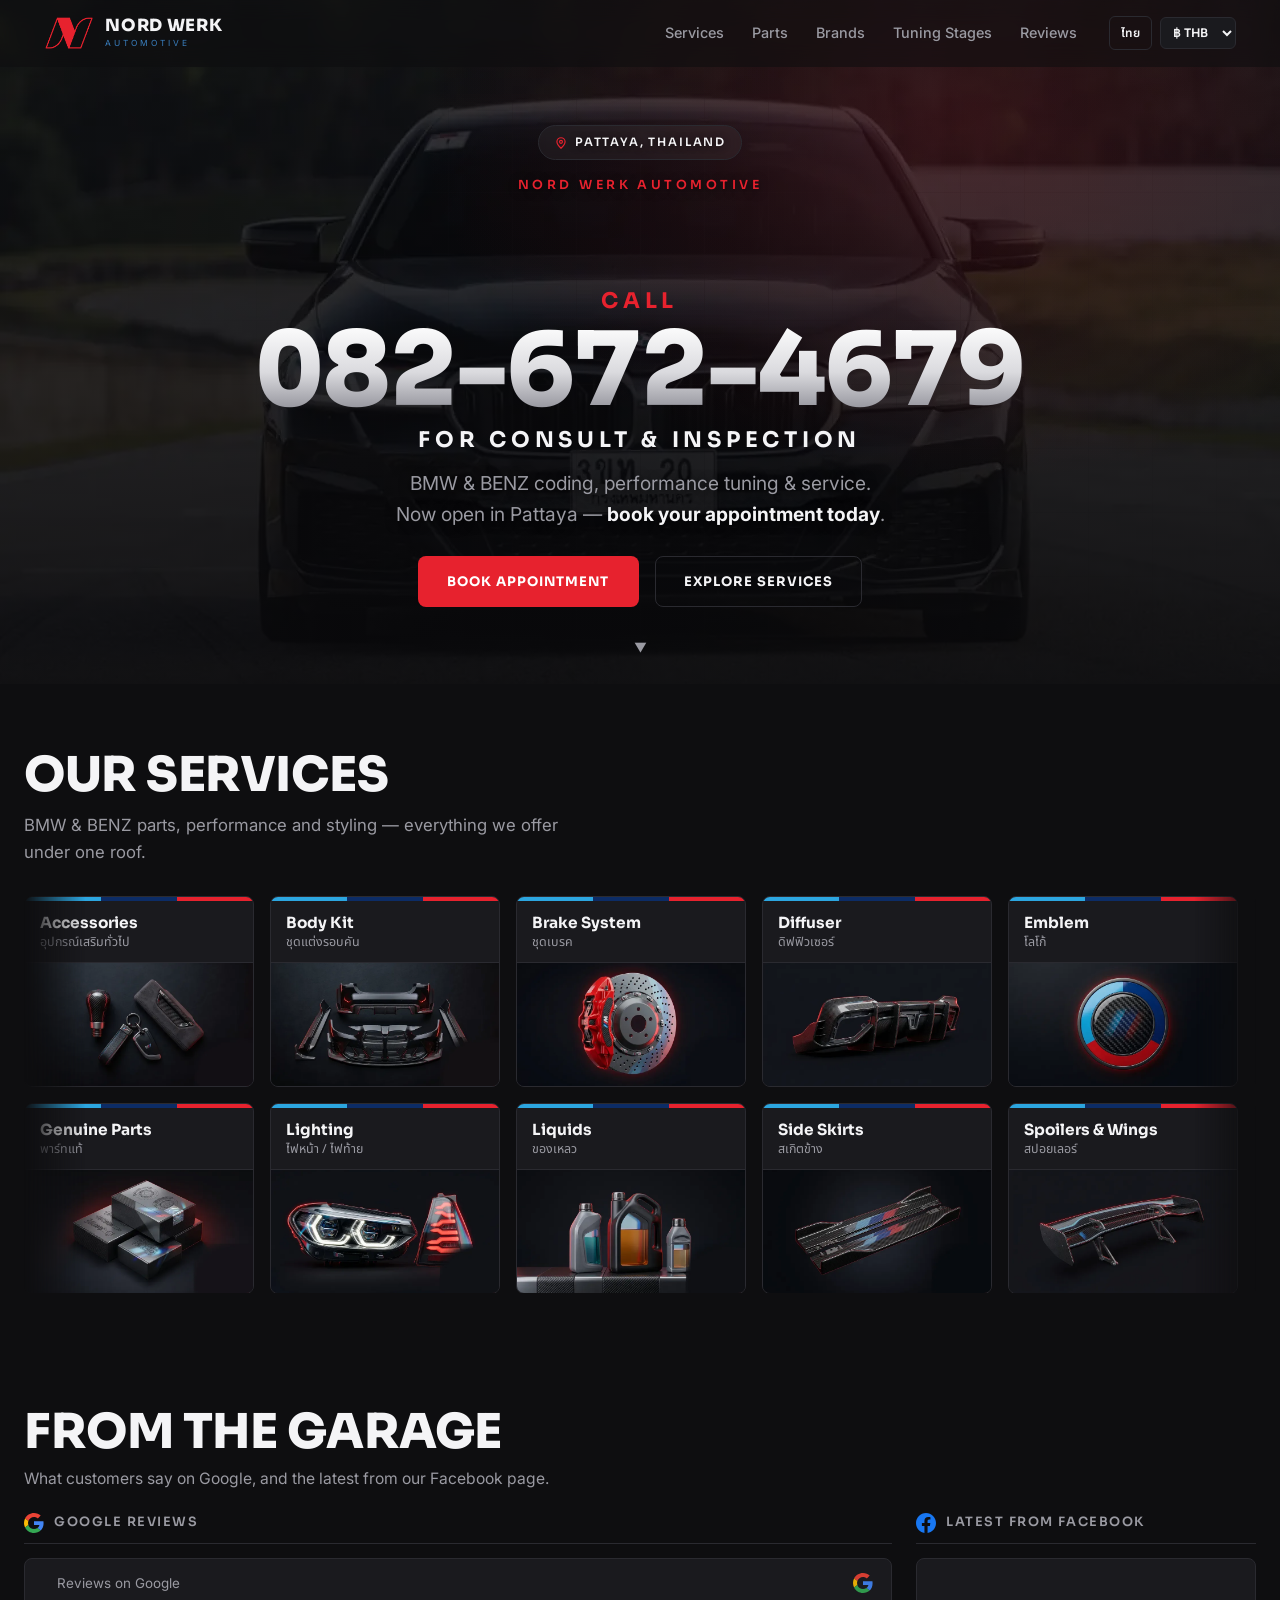
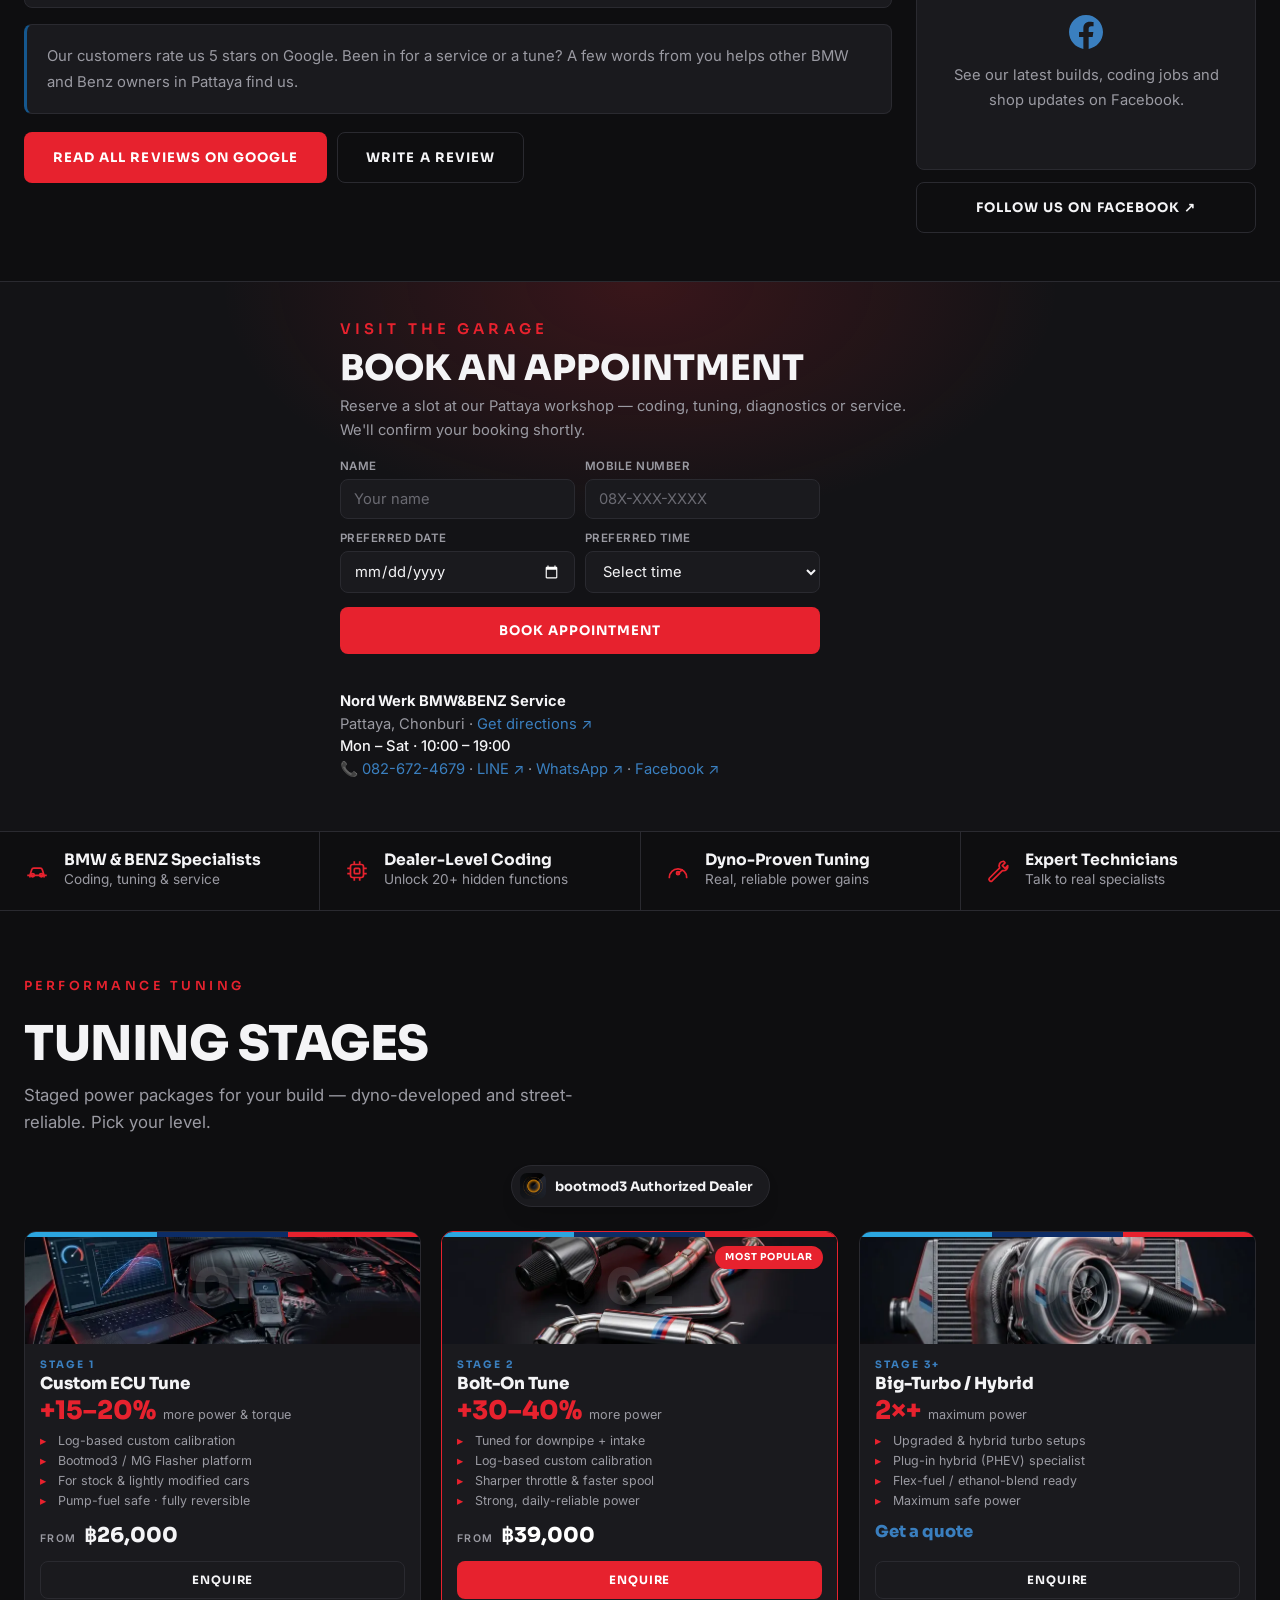
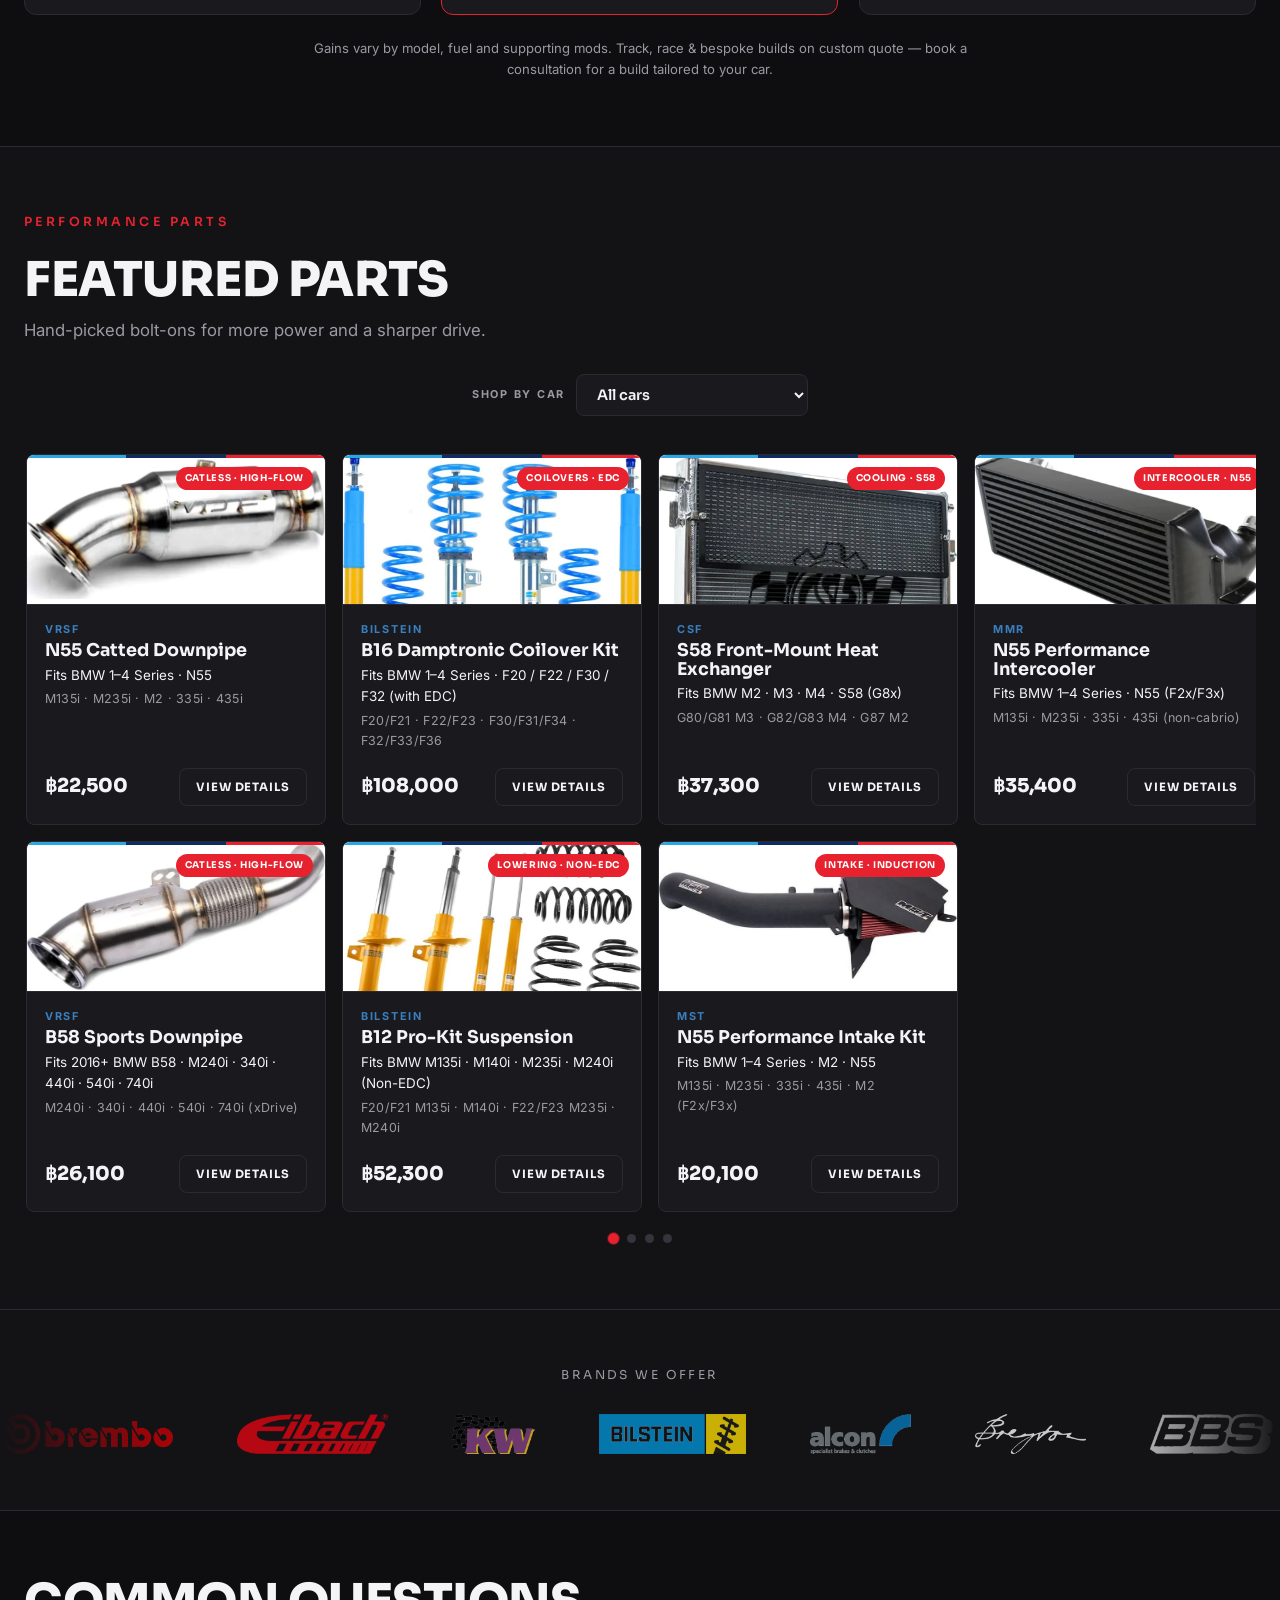
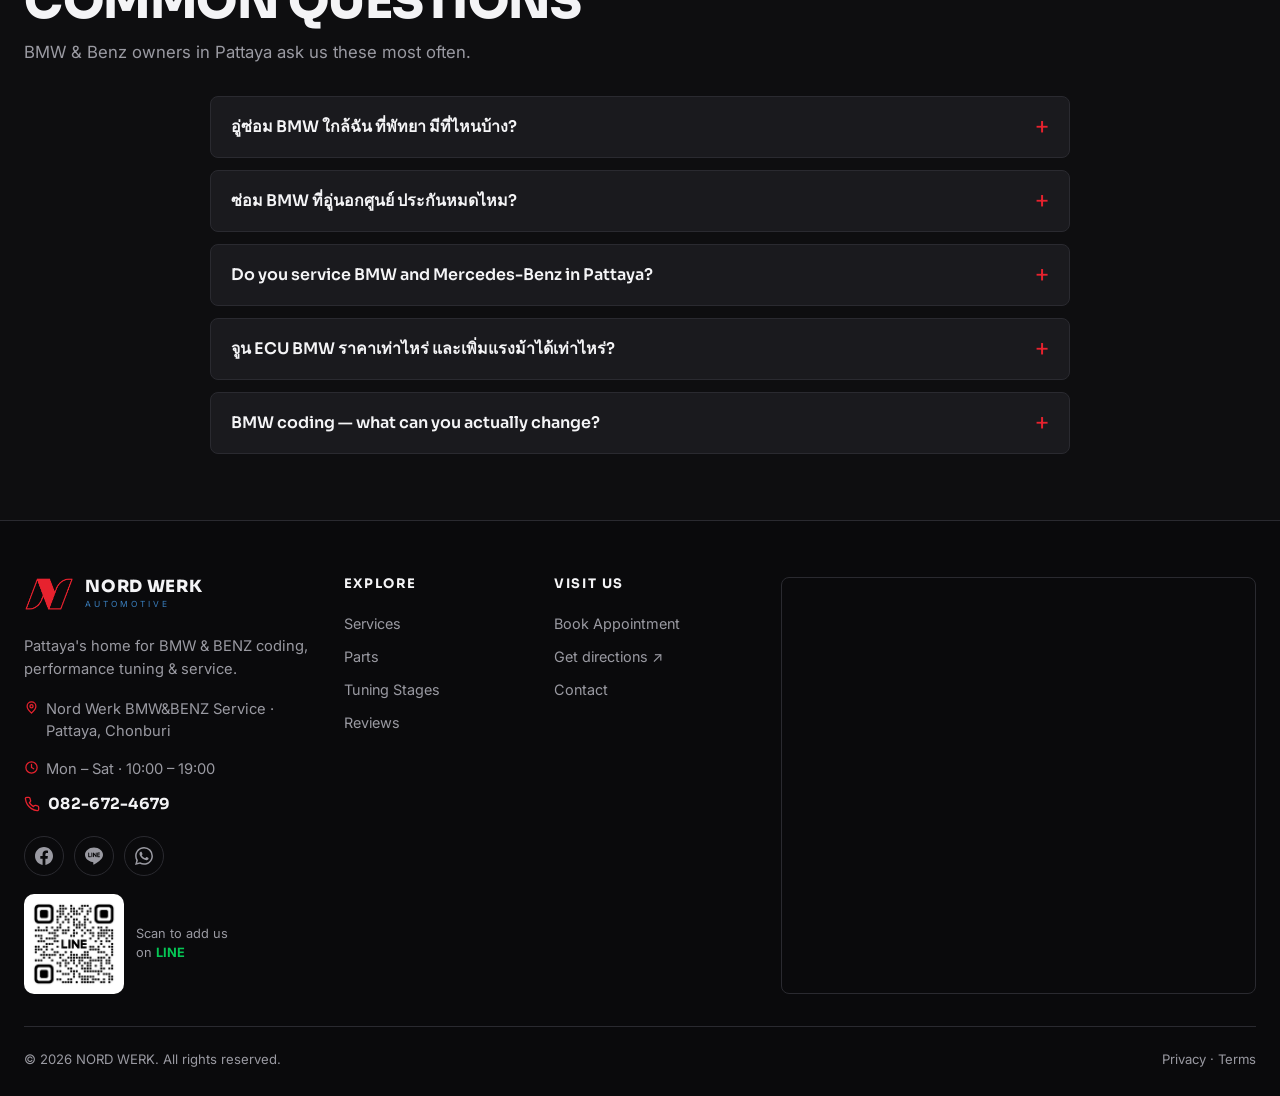
==== commit f88c864c: "Move From the Garage (with booking) up, right under Our Services Reviews/Facebook section and the bo" ====
--- a/index.html
+++ b/index.html
@@ -249,6 +249,132 @@
   </section>
   </div><!-- /.stack-top -->
 
+  <!-- ===================== REVIEWS ===================== -->
+  <section class="section" id="reviews">
+    <div class="section__head reveal">
+      <h2 class="section__title" data-i18n="reviews.title">FROM THE GARAGE</h2>
+      <p class="section__lead" data-i18n="reviews.lead">What customers say on Google, and the latest from our Facebook page.</p>
+    </div>
+
+    <!-- Two social-proof columns: Google reviews (primary) and the Facebook feed
+         (compact aside). They stack on narrow screens. -->
+    <div class="social-grid">
+
+      <div class="social-col social-col--google reveal">
+        <div class="social-col__head">
+          <svg viewBox="0 0 48 48" aria-hidden="true"><path fill="#EA4335" d="M24 9.5c3.54 0 6.71 1.22 9.21 3.6l6.85-6.85C35.9 2.38 30.47 0 24 0 14.62 0 6.51 5.38 2.56 13.22l7.98 6.19C12.43 13.72 17.74 9.5 24 9.5z"/><path fill="#4285F4" d="M46.98 24.55c0-1.57-.15-3.09-.38-4.55H24v9.02h12.94c-.58 2.96-2.26 5.48-4.78 7.18l7.73 6c4.51-4.18 7.09-10.36 7.09-17.65z"/><path fill="#FBBC05" d="M10.53 28.59c-.48-1.45-.76-2.99-.76-4.59s.27-3.14.76-4.59l-7.98-6.19C.92 16.46 0 20.12 0 24c0 3.88.92 7.54 2.56 10.78l7.97-6.19z"/><path fill="#34A853" d="M24 48c6.48 0 11.93-2.13 15.89-5.81l-7.73-6c-2.15 1.45-4.92 2.3-8.16 2.3-6.26 0-11.57-4.22-13.47-9.91l-7.98 6.19C6.51 42.62 14.62 48 24 48z"/></svg>
+          <h3 data-i18n="social.ghead">Google reviews</h3>
+        </div>
+
+        <!-- Rating summary. Score, stars and count are filled from the live
+             Featurable/Google figures by applyRatingBadge(). -->
+        <a class="rsum" id="gReviewsBadge" href="#" target="_blank" rel="noopener" aria-label="Read Nord Werk Automotive reviews on Google">
+          <span class="rsum__score">
+            <span class="rsum__num" id="gRatingNum">—</span>
+            <span class="rsum__stars" id="gRatingStars" aria-hidden="true">★★★★★</span>
+          </span>
+          <span class="rsum__count" id="gRatingCount">Reviews on Google</span>
+          <span class="rsum__g" aria-hidden="true">
+            <svg viewBox="0 0 48 48" width="20" height="20"><path fill="#EA4335" d="M24 9.5c3.54 0 6.71 1.22 9.21 3.6l6.85-6.85C35.9 2.38 30.47 0 24 0 14.62 0 6.51 5.38 2.56 13.22l7.98 6.19C12.43 13.72 17.74 9.5 24 9.5z"/><path fill="#4285F4" d="M46.98 24.55c0-1.57-.15-3.09-.38-4.55H24v9.02h12.94c-.58 2.96-2.26 5.48-4.78 7.18l7.73 6c4.51-4.18 7.09-10.36 7.09-17.65z"/><path fill="#FBBC05" d="M10.53 28.59c-.48-1.45-.76-2.99-.76-4.59s.27-3.14.76-4.59l-7.98-6.19C.92 16.46 0 20.12 0 24c0 3.88.92 7.54 2.56 10.78l7.97-6.19z"/><path fill="#34A853" d="M24 48c6.48 0 11.93-2.13 15.89-5.81l-7.73-6c-2.15 1.45-4.92 2.3-8.16 2.3-6.26 0-11.57-4.22-13.47-9.91l-7.98 6.19C6.51 42.62 14.62 48 24 48z"/></svg>
+          </span>
+        </a>
+
+    <!-- Live Google reviews render here once FEATURABLE.widgetId is set in script.js -->
+    <div id="liveReviews" class="live-reviews"></div>
+
+    <!-- Shown when Google has ratings but no written reviews yet. The three
+         invented testimonials that used to sit here came from the original
+         template — fabricated reviews have no place on a real business. -->
+    <div class="reviews-empty" id="reviewsEmpty" hidden>
+      <p class="reviews-empty__msg" data-i18n="reviews.empty">
+        Our customers rate us 5 stars on Google. Been in for a service or a tune? A few words from you helps other BMW and Benz owners in Pattaya find us.
+      </p>
+    </div>
+
+        <div class="reviews-cta">
+          <a class="btn btn--primary" id="gReviewsLink" href="#" target="_blank" rel="noopener" data-i18n="reviews.readall">Read all reviews on Google</a>
+          <a class="btn btn--ghost" id="gWriteLink" href="#" target="_blank" rel="noopener" data-i18n="reviews.write">Write a review</a>
+        </div>
+      </div><!-- /google -->
+
+      <!-- Facebook feed. The Page Plugin is injected by initFacebookFeed() only once
+           this column scrolls into view — the SDK is ~300KB and would otherwise land
+           on every page load. The frame reserves its height so nothing shifts when
+           the embed appears, and if the SDK is blocked (ad blockers routinely block
+           connect.facebook.net) the static card underneath is revealed instead. -->
+      <aside class="social-col social-col--fb reveal" id="social">
+        <div class="social-col__head">
+          <svg viewBox="0 0 24 24" fill="#1877F2" aria-hidden="true"><path d="M24 12.07C24 5.4 18.63 0 12 0S0 5.4 0 12.07c0 6 4.39 10.97 10.13 11.87v-8.4H7.08v-3.47h3.05V9.41c0-3.02 1.79-4.69 4.53-4.69 1.31 0 2.68.24 2.68.24v2.97h-1.51c-1.49 0-1.95.93-1.95 1.88v2.26h3.32l-.53 3.47h-2.79v8.4C19.61 23.04 24 18.07 24 12.07z"/></svg>
+          <h3 data-i18n="social.fbhead">Latest from Facebook</h3>
+        </div>
+
+        <div class="fbfeed__wrap" id="fbFeed">
+          <div class="fbfeed__frame" id="fbFeedFrame"></div>
+          <div class="fbfeed__fallback" id="fbFeedFallback">
+            <svg viewBox="0 0 24 24" fill="currentColor" aria-hidden="true"><path d="M24 12.07C24 5.4 18.63 0 12 0S0 5.4 0 12.07c0 6 4.39 10.97 10.13 11.87v-8.4H7.08v-3.47h3.05V9.41c0-3.02 1.79-4.69 4.53-4.69 1.31 0 2.68.24 2.68.24v2.97h-1.51c-1.49 0-1.95.93-1.95 1.88v2.26h3.32l-.53 3.47h-2.79v8.4C19.61 23.04 24 18.07 24 12.07z"/></svg>
+            <p data-i18n="social.fallback">See our latest builds, coding jobs and shop updates on Facebook.</p>
+          </div>
+        </div>
+
+        <a class="btn btn--ghost fbfeed__follow" href="https://www.facebook.com/nordwerkauto" target="_blank" rel="noopener" data-i18n="social.follow">Follow us on Facebook ↗</a>
+      </aside>
+
+    </div><!-- /social-grid -->
+  </section>
+
+  <!-- ===================== APPOINTMENT + MAP ===================== -->
+  <section class="cta-band" id="contact">
+    <div class="cta-band__wrap">
+      <div class="cta-band__inner reveal">
+        <p class="hero__eyebrow" data-i18n="book.eyebrow">VISIT THE GARAGE</p>
+        <h2 data-i18n="book.title">BOOK AN APPOINTMENT</h2>
+        <p data-i18n="book.desc">Reserve a slot at our Pattaya workshop — coding, tuning, diagnostics or service. We'll confirm your booking shortly.</p>
+
+        <form class="book-form" id="bookForm" novalidate>
+          <div class="book-form__row">
+            <div class="book-field">
+              <label for="bkName" data-i18n="book.name">Name</label>
+              <input id="bkName" type="text" autocomplete="name" placeholder="Your name" data-i18n-ph="book.name.ph" required />
+            </div>
+            <div class="book-field">
+              <label for="bkPhone" data-i18n="book.phone">Mobile number</label>
+              <input id="bkPhone" type="tel" inputmode="tel" autocomplete="tel" placeholder="08X-XXX-XXXX" required />
+            </div>
+          </div>
+
+          <div class="book-form__row">
+            <div class="book-field">
+              <label for="bkDate" data-i18n="book.date">Preferred date</label>
+              <input id="bkDate" type="date" required />
+            </div>
+            <div class="book-field">
+              <label for="bkTime" data-i18n="book.time">Preferred time</label>
+              <select id="bkTime" required>
+                <option value="" selected disabled data-i18n="book.time.opt">Select time</option>
+                <option>09:00</option><option>10:00</option><option>11:00</option><option>12:00</option>
+                <option>13:00</option><option>14:00</option><option>15:00</option><option>16:00</option><option>17:00</option>
+              </select>
+            </div>
+          </div>
+
+          <button class="btn btn--primary book-form__submit" type="submit" data-i18n="book.submit">Book Appointment</button>
+          <p class="book-form__msg" id="bookMsg" role="status" aria-live="polite"></p>
+        </form>
+
+        <p class="cta-band__addr">
+          <strong>Nord Werk BMW&amp;BENZ Service</strong><br />
+          Pattaya, Chonburi ·
+          <a href="https://www.google.com/maps?cid=10396968605545080179" target="_blank" rel="noopener" data-i18n="book.directions">Get directions ↗</a><br />
+          <span class="cta-band__hours" data-i18n="hours.line">Mon – Sat · 10:00 – 19:00</span><br />
+          <a href="tel:+66826724679">📞 082-672-4679</a> ·
+          <a href="https://lin.ee/yfhXIx4" target="_blank" rel="noopener">LINE ↗</a> ·
+          <a href="https://wa.me/66826724679" target="_blank" rel="noopener">WhatsApp ↗</a> ·
+          <a href="https://www.facebook.com/nordwerkauto" target="_blank" rel="noopener">Facebook ↗</a>
+        </p>
+      </div>
+    </div>
+  </section>
+
   <!-- ===================== VALUE PROPS ===================== -->
   <section class="props">
     <div class="props__item reveal">
@@ -367,132 +493,6 @@
         <img class="brand-logo" src="Asset/partners/alcon.webp" alt="Alcon" loading="lazy" />
         <img class="brand-logo" src="Asset/partners/breyton.webp" alt="Breyton" loading="lazy" />
         <img class="brand-logo" src="Asset/partners/bbs.webp" alt="BBS" loading="lazy" />
-      </div>
-    </div>
-  </section>
-
-  <!-- ===================== REVIEWS ===================== -->
-  <section class="section" id="reviews">
-    <div class="section__head reveal">
-      <h2 class="section__title" data-i18n="reviews.title">FROM THE GARAGE</h2>
-      <p class="section__lead" data-i18n="reviews.lead">What customers say on Google, and the latest from our Facebook page.</p>
-    </div>
-
-    <!-- Two social-proof columns: Google reviews (primary) and the Facebook feed
-         (compact aside). They stack on narrow screens. -->
-    <div class="social-grid">
-
-      <div class="social-col social-col--google reveal">
-        <div class="social-col__head">
-          <svg viewBox="0 0 48 48" aria-hidden="true"><path fill="#EA4335" d="M24 9.5c3.54 0 6.71 1.22 9.21 3.6l6.85-6.85C35.9 2.38 30.47 0 24 0 14.62 0 6.51 5.38 2.56 13.22l7.98 6.19C12.43 13.72 17.74 9.5 24 9.5z"/><path fill="#4285F4" d="M46.98 24.55c0-1.57-.15-3.09-.38-4.55H24v9.02h12.94c-.58 2.96-2.26 5.48-4.78 7.18l7.73 6c4.51-4.18 7.09-10.36 7.09-17.65z"/><path fill="#FBBC05" d="M10.53 28.59c-.48-1.45-.76-2.99-.76-4.59s.27-3.14.76-4.59l-7.98-6.19C.92 16.46 0 20.12 0 24c0 3.88.92 7.54 2.56 10.78l7.97-6.19z"/><path fill="#34A853" d="M24 48c6.48 0 11.93-2.13 15.89-5.81l-7.73-6c-2.15 1.45-4.92 2.3-8.16 2.3-6.26 0-11.57-4.22-13.47-9.91l-7.98 6.19C6.51 42.62 14.62 48 24 48z"/></svg>
-          <h3 data-i18n="social.ghead">Google reviews</h3>
-        </div>
-
-        <!-- Rating summary. Score, stars and count are filled from the live
-             Featurable/Google figures by applyRatingBadge(). -->
-        <a class="rsum" id="gReviewsBadge" href="#" target="_blank" rel="noopener" aria-label="Read Nord Werk Automotive reviews on Google">
-          <span class="rsum__score">
-            <span class="rsum__num" id="gRatingNum">—</span>
-            <span class="rsum__stars" id="gRatingStars" aria-hidden="true">★★★★★</span>
-          </span>
-          <span class="rsum__count" id="gRatingCount">Reviews on Google</span>
-          <span class="rsum__g" aria-hidden="true">
-            <svg viewBox="0 0 48 48" width="20" height="20"><path fill="#EA4335" d="M24 9.5c3.54 0 6.71 1.22 9.21 3.6l6.85-6.85C35.9 2.38 30.47 0 24 0 14.62 0 6.51 5.38 2.56 13.22l7.98 6.19C12.43 13.72 17.74 9.5 24 9.5z"/><path fill="#4285F4" d="M46.98 24.55c0-1.57-.15-3.09-.38-4.55H24v9.02h12.94c-.58 2.96-2.26 5.48-4.78 7.18l7.73 6c4.51-4.18 7.09-10.36 7.09-17.65z"/><path fill="#FBBC05" d="M10.53 28.59c-.48-1.45-.76-2.99-.76-4.59s.27-3.14.76-4.59l-7.98-6.19C.92 16.46 0 20.12 0 24c0 3.88.92 7.54 2.56 10.78l7.97-6.19z"/><path fill="#34A853" d="M24 48c6.48 0 11.93-2.13 15.89-5.81l-7.73-6c-2.15 1.45-4.92 2.3-8.16 2.3-6.26 0-11.57-4.22-13.47-9.91l-7.98 6.19C6.51 42.62 14.62 48 24 48z"/></svg>
-          </span>
-        </a>
-
-    <!-- Live Google reviews render here once FEATURABLE.widgetId is set in script.js -->
-    <div id="liveReviews" class="live-reviews"></div>
-
-    <!-- Shown when Google has ratings but no written reviews yet. The three
-         invented testimonials that used to sit here came from the original
-         template — fabricated reviews have no place on a real business. -->
-    <div class="reviews-empty" id="reviewsEmpty" hidden>
-      <p class="reviews-empty__msg" data-i18n="reviews.empty">
-        Our customers rate us 5 stars on Google. Been in for a service or a tune? A few words from you helps other BMW and Benz owners in Pattaya find us.
-      </p>
-    </div>
-
-        <div class="reviews-cta">
-          <a class="btn btn--primary" id="gReviewsLink" href="#" target="_blank" rel="noopener" data-i18n="reviews.readall">Read all reviews on Google</a>
-          <a class="btn btn--ghost" id="gWriteLink" href="#" target="_blank" rel="noopener" data-i18n="reviews.write">Write a review</a>
-        </div>
-      </div><!-- /google -->
-
-      <!-- Facebook feed. The Page Plugin is injected by initFacebookFeed() only once
-           this column scrolls into view — the SDK is ~300KB and would otherwise land
-           on every page load. The frame reserves its height so nothing shifts when
-           the embed appears, and if the SDK is blocked (ad blockers routinely block
-           connect.facebook.net) the static card underneath is revealed instead. -->
-      <aside class="social-col social-col--fb reveal" id="social">
-        <div class="social-col__head">
-          <svg viewBox="0 0 24 24" fill="#1877F2" aria-hidden="true"><path d="M24 12.07C24 5.4 18.63 0 12 0S0 5.4 0 12.07c0 6 4.39 10.97 10.13 11.87v-8.4H7.08v-3.47h3.05V9.41c0-3.02 1.79-4.69 4.53-4.69 1.31 0 2.68.24 2.68.24v2.97h-1.51c-1.49 0-1.95.93-1.95 1.88v2.26h3.32l-.53 3.47h-2.79v8.4C19.61 23.04 24 18.07 24 12.07z"/></svg>
-          <h3 data-i18n="social.fbhead">Latest from Facebook</h3>
-        </div>
-
-        <div class="fbfeed__wrap" id="fbFeed">
-          <div class="fbfeed__frame" id="fbFeedFrame"></div>
-          <div class="fbfeed__fallback" id="fbFeedFallback">
-            <svg viewBox="0 0 24 24" fill="currentColor" aria-hidden="true"><path d="M24 12.07C24 5.4 18.63 0 12 0S0 5.4 0 12.07c0 6 4.39 10.97 10.13 11.87v-8.4H7.08v-3.47h3.05V9.41c0-3.02 1.79-4.69 4.53-4.69 1.31 0 2.68.24 2.68.24v2.97h-1.51c-1.49 0-1.95.93-1.95 1.88v2.26h3.32l-.53 3.47h-2.79v8.4C19.61 23.04 24 18.07 24 12.07z"/></svg>
-            <p data-i18n="social.fallback">See our latest builds, coding jobs and shop updates on Facebook.</p>
-          </div>
-        </div>
-
-        <a class="btn btn--ghost fbfeed__follow" href="https://www.facebook.com/nordwerkauto" target="_blank" rel="noopener" data-i18n="social.follow">Follow us on Facebook ↗</a>
-      </aside>
-
-    </div><!-- /social-grid -->
-  </section>
-
-  <!-- ===================== APPOINTMENT + MAP ===================== -->
-  <section class="cta-band" id="contact">
-    <div class="cta-band__wrap">
-      <div class="cta-band__inner reveal">
-        <p class="hero__eyebrow" data-i18n="book.eyebrow">VISIT THE GARAGE</p>
-        <h2 data-i18n="book.title">BOOK AN APPOINTMENT</h2>
-        <p data-i18n="book.desc">Reserve a slot at our Pattaya workshop — coding, tuning, diagnostics or service. We'll confirm your booking shortly.</p>
-
-        <form class="book-form" id="bookForm" novalidate>
-          <div class="book-form__row">
-            <div class="book-field">
-              <label for="bkName" data-i18n="book.name">Name</label>
-              <input id="bkName" type="text" autocomplete="name" placeholder="Your name" data-i18n-ph="book.name.ph" required />
-            </div>
-            <div class="book-field">
-              <label for="bkPhone" data-i18n="book.phone">Mobile number</label>
-              <input id="bkPhone" type="tel" inputmode="tel" autocomplete="tel" placeholder="08X-XXX-XXXX" required />
-            </div>
-          </div>
-
-          <div class="book-form__row">
-            <div class="book-field">
-              <label for="bkDate" data-i18n="book.date">Preferred date</label>
-              <input id="bkDate" type="date" required />
-            </div>
-            <div class="book-field">
-              <label for="bkTime" data-i18n="book.time">Preferred time</label>
-              <select id="bkTime" required>
-                <option value="" selected disabled data-i18n="book.time.opt">Select time</option>
-                <option>09:00</option><option>10:00</option><option>11:00</option><option>12:00</option>
-                <option>13:00</option><option>14:00</option><option>15:00</option><option>16:00</option><option>17:00</option>
-              </select>
-            </div>
-          </div>
-
-          <button class="btn btn--primary book-form__submit" type="submit" data-i18n="book.submit">Book Appointment</button>
-          <p class="book-form__msg" id="bookMsg" role="status" aria-live="polite"></p>
-        </form>
-
-        <p class="cta-band__addr">
-          <strong>Nord Werk BMW&amp;BENZ Service</strong><br />
-          Pattaya, Chonburi ·
-          <a href="https://www.google.com/maps?cid=10396968605545080179" target="_blank" rel="noopener" data-i18n="book.directions">Get directions ↗</a><br />
-          <span class="cta-band__hours" data-i18n="hours.line">Mon – Sat · 10:00 – 19:00</span><br />
-          <a href="tel:+66826724679">📞 082-672-4679</a> ·
-          <a href="https://lin.ee/yfhXIx4" target="_blank" rel="noopener">LINE ↗</a> ·
-          <a href="https://wa.me/66826724679" target="_blank" rel="noopener">WhatsApp ↗</a> ·
-          <a href="https://www.facebook.com/nordwerkauto" target="_blank" rel="noopener">Facebook ↗</a>
-        </p>
       </div>
     </div>
   </section>
